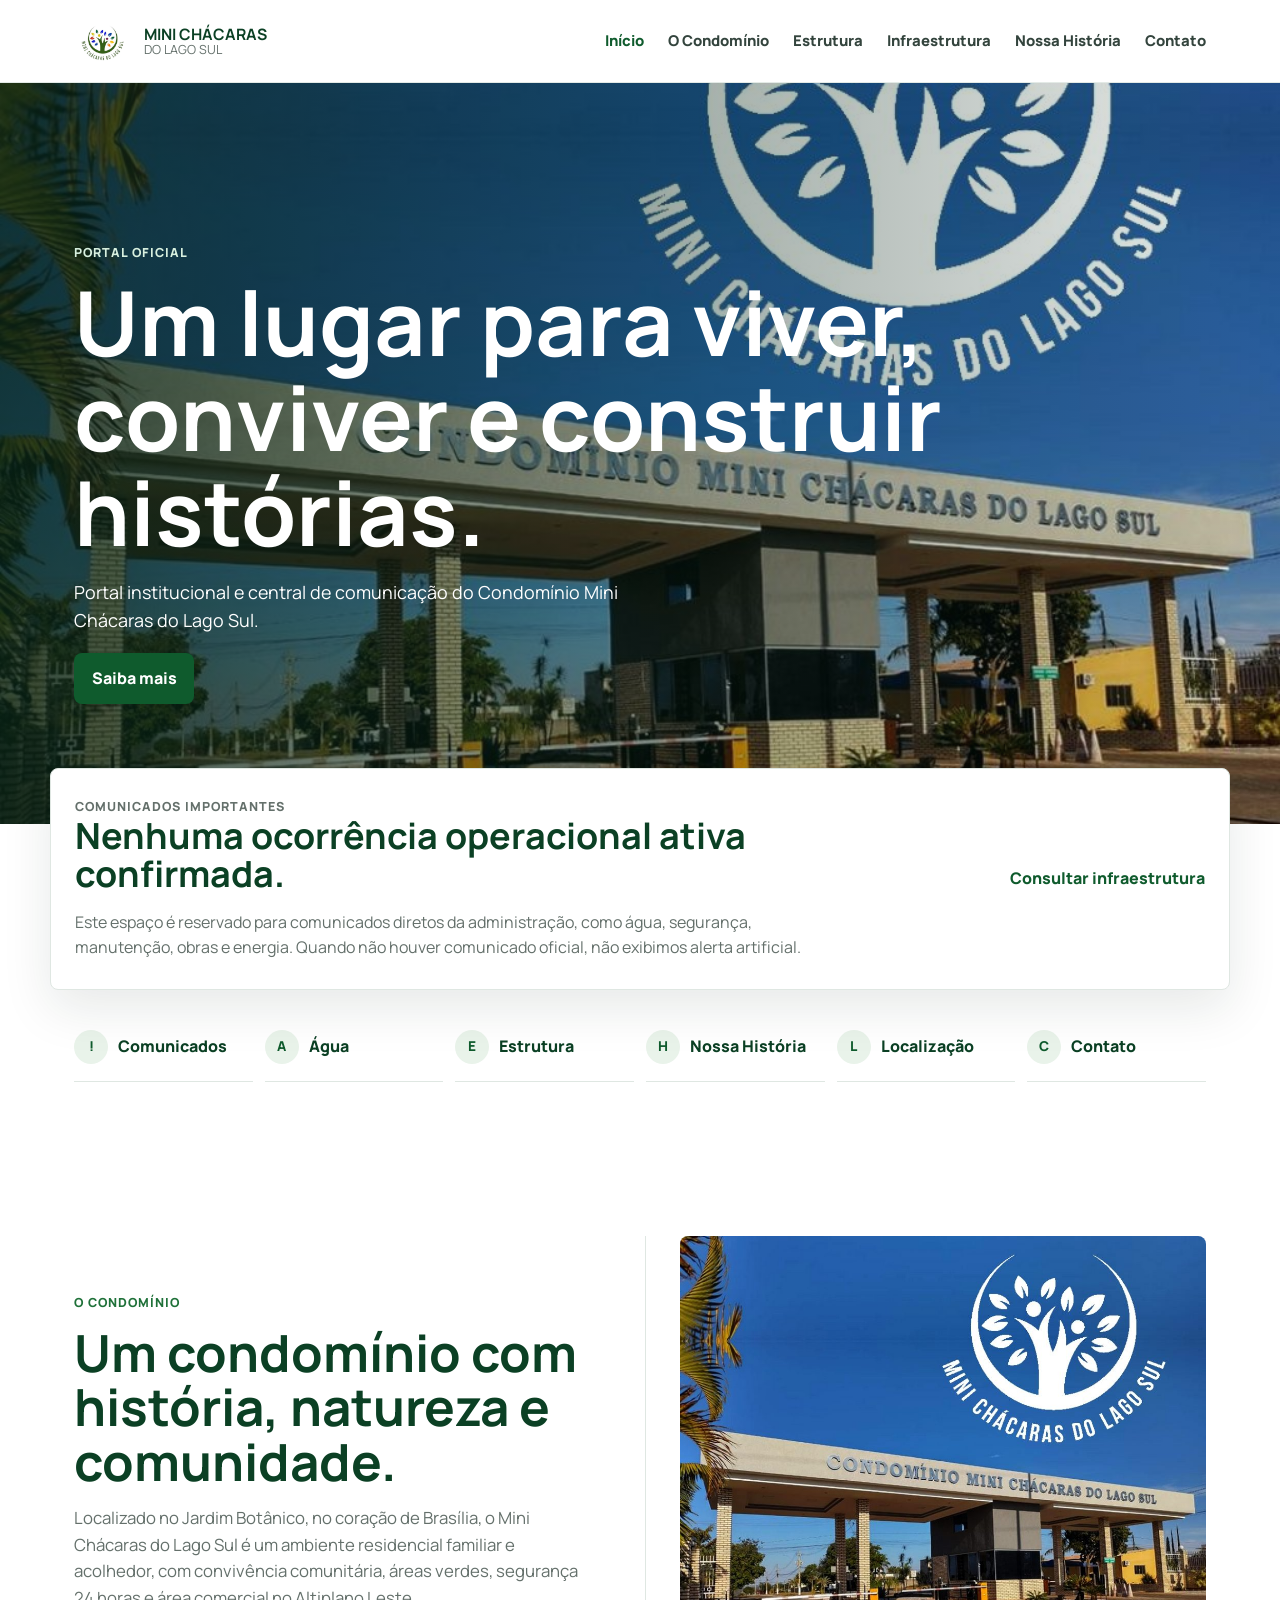
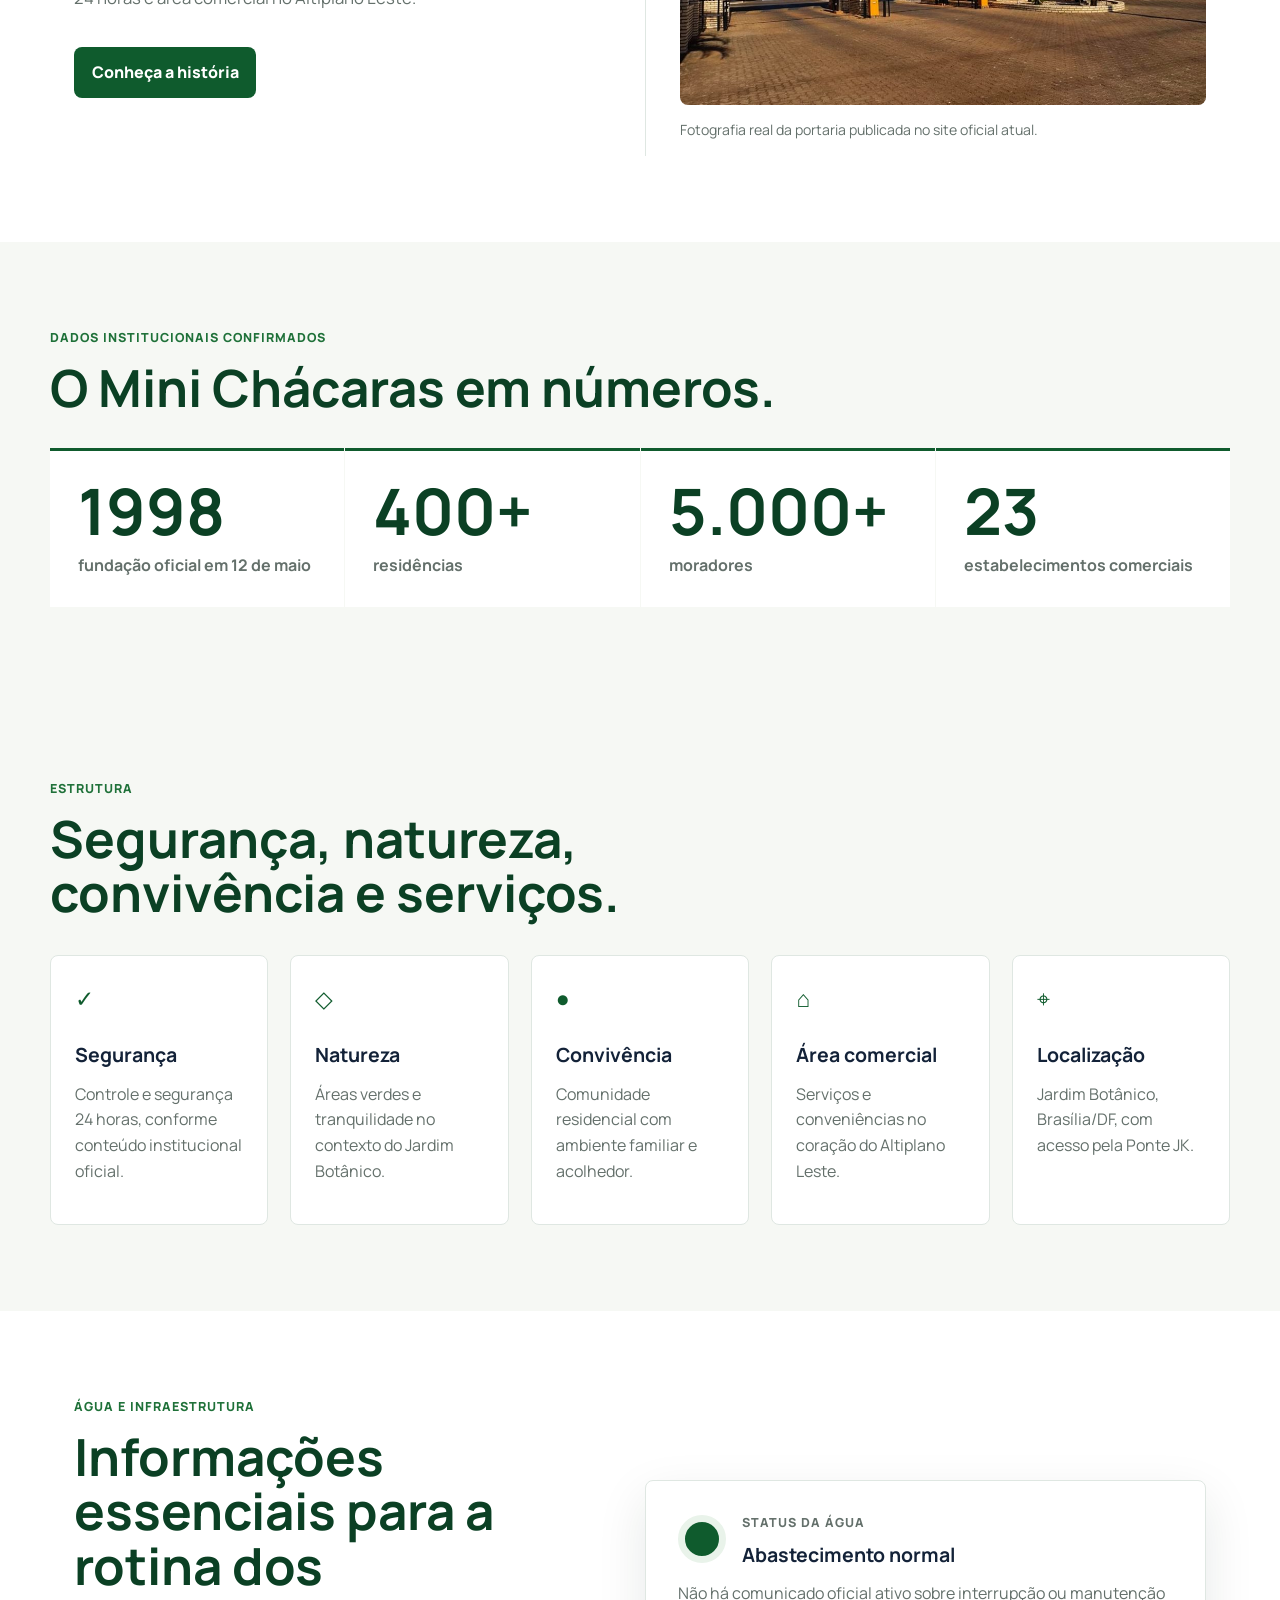
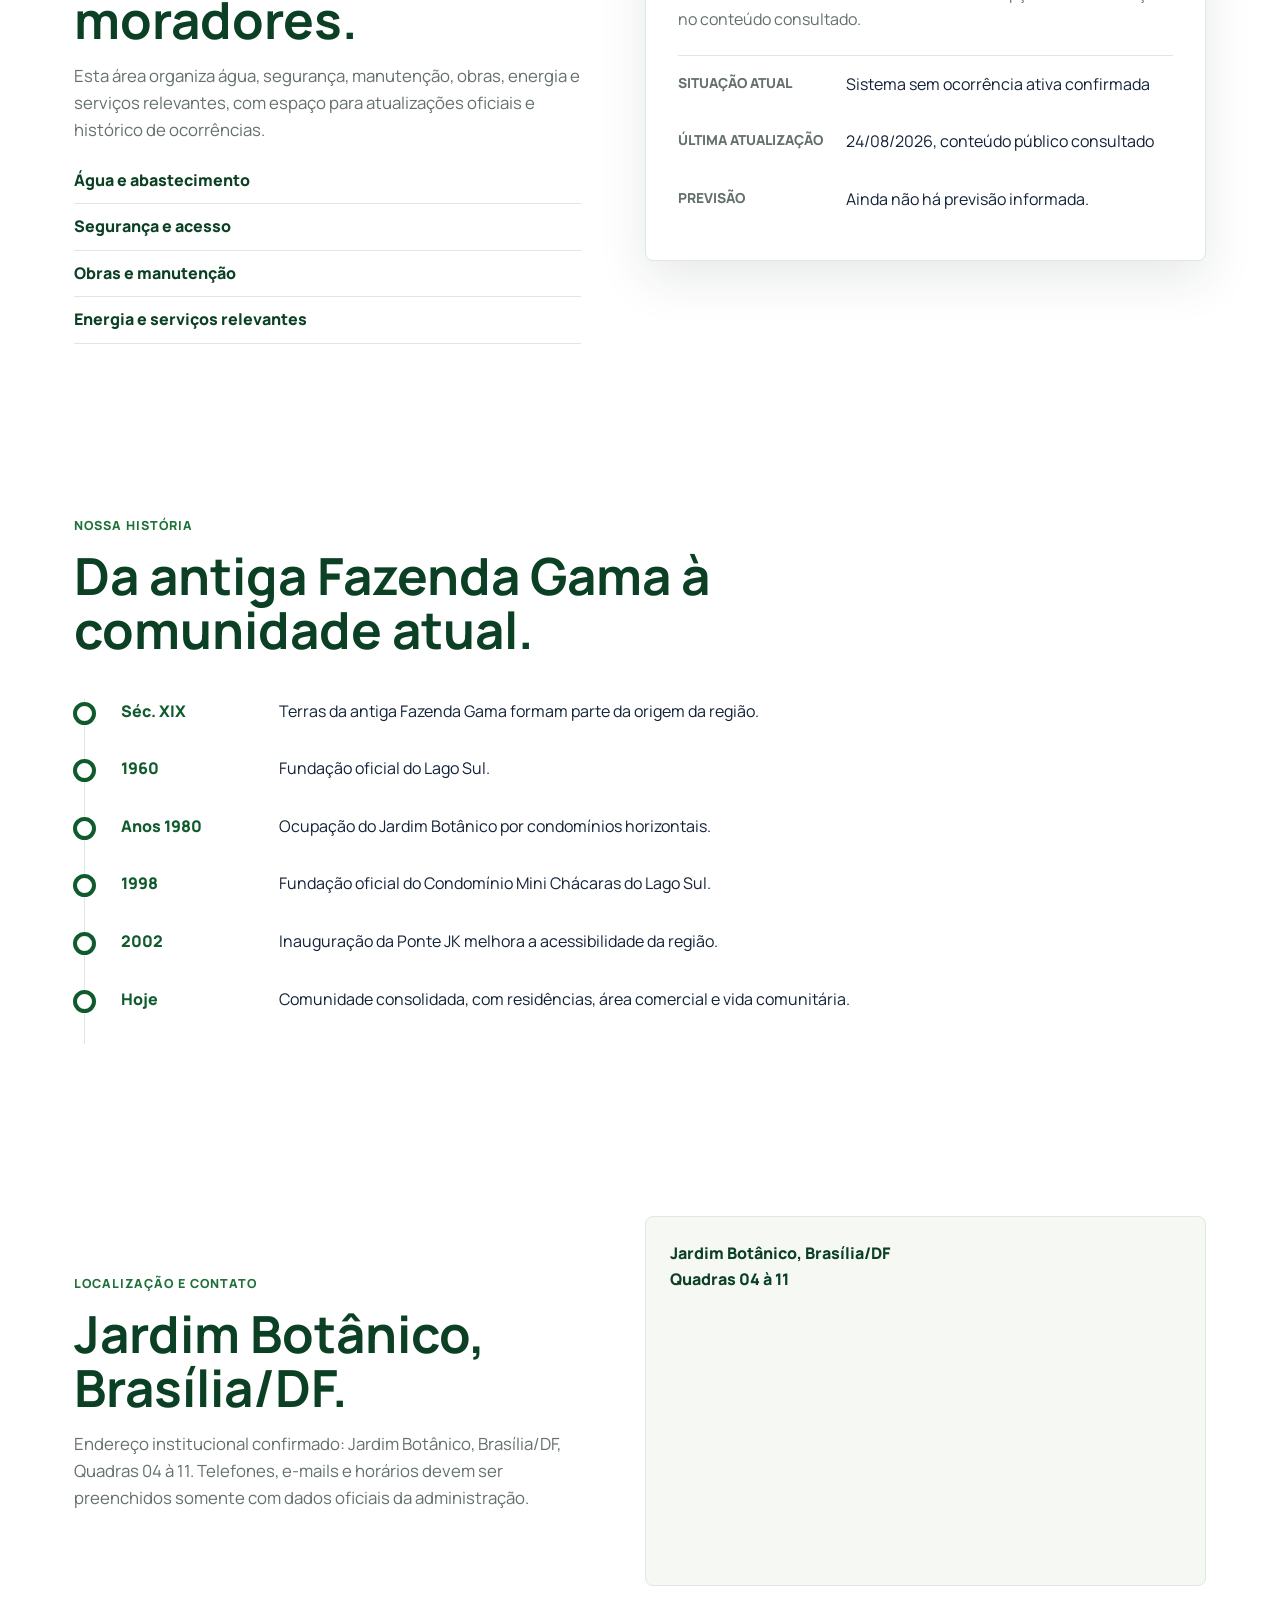
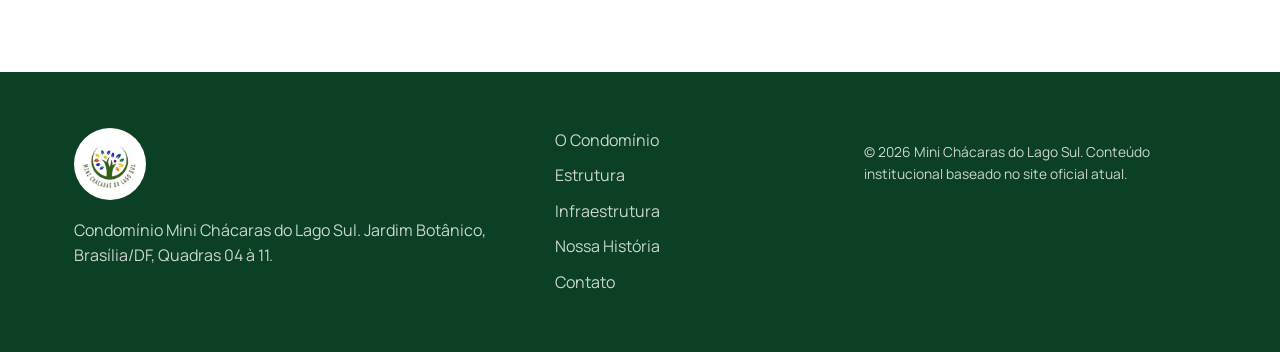
==== index.html @ e2427478 "Adiciona site do condomínio" ====
<!doctype html>
<html lang="pt-BR">
  <head>
    <meta charset="utf-8" />
    <meta name="viewport" content="width=device-width, initial-scale=1" />
    <title>Condomínio Mini Chácaras do Lago Sul | Portal Oficial</title>
    <meta name="description" content="Portal oficial do Condomínio Mini Chácaras do Lago Sul, no Jardim Botânico, Brasília/DF. Comunicados, infraestrutura, água, história, localização e contato." />
    <meta name="theme-color" content="#0f5b2d" />
    <meta property="og:title" content="Condomínio Mini Chácaras do Lago Sul" />
    <meta property="og:description" content="Portal institucional e central de comunicação do condomínio." />
    <meta property="og:type" content="website" />
    <meta property="og:locale" content="pt_BR" />
    <link rel="icon" href="assets/logo-mini-chacaras.jpg" />
    <link rel="preconnect" href="https://fonts.googleapis.com" />
    <link rel="preconnect" href="https://fonts.gstatic.com" crossorigin />
    <link href="https://fonts.googleapis.com/css2?family=Manrope:wght@400;500;600;700;800&display=swap" rel="stylesheet" />
    <link rel="stylesheet" href="styles.css?v=20260824d" />
    <script type="application/ld+json">
      {"@context":"https://schema.org","@type":"Organization","name":"Condomínio Mini Chácaras do Lago Sul","url":"https://www.minichacaras.com.br/","address":{"@type":"PostalAddress","streetAddress":"Jardim Botânico, Quadras 04 à 11","addressLocality":"Brasília","addressRegion":"DF","addressCountry":"BR"}}
    </script>
  </head>
  <body>
    <a class="skip-link" href="#conteudo">Ir para o conteúdo</a>
    <header class="site-header" data-header>
      <div class="header-inner">
        <a class="brand" href="#inicio" aria-label="Página inicial">
          <img src="assets/logo-mini-chacaras.jpg" alt="Logo do Condomínio Mini Chácaras do Lago Sul" />
          <span><strong>Mini Chácaras</strong><small>do Lago Sul</small></span>
        </a>
        <nav class="main-nav" data-nav aria-label="Navegação principal">
          <a href="#inicio">Início</a>
          <a href="#condominio">O Condomínio</a>
          <a href="#estrutura">Estrutura</a>
          <a href="#infraestrutura">Infraestrutura</a>
          <a href="#historia">Nossa História</a>
          <a href="#contato">Contato</a>
        </nav>
        <button class="menu-toggle" type="button" data-menu-toggle aria-label="Abrir menu" aria-expanded="false"><span></span><span></span><span></span></button>
      </div>
    </header>

    <main id="conteudo">
      <section class="hero" id="inicio" data-banner-shell aria-labelledby="hero-title">
        <div class="hero-media">
          <img data-banner-image src="assets/foto-portaria.jpg" alt="Portaria do Condomínio Mini Chácaras do Lago Sul" />
        </div>
        <div class="hero-content">
          <p class="eyebrow" data-banner-kicker>Portal oficial</p>
          <h1 id="hero-title" data-banner-title>Um lugar para viver, conviver e construir histórias.</h1>
          <p data-banner-text>Portal institucional e central de comunicação do Condomínio Mini Chácaras do Lago Sul.</p>
          <a class="button primary" data-banner-cta href="#condominio">Saiba mais</a>
          <div class="banner-controls" data-banner-controls hidden>
            <button type="button" data-banner-prev aria-label="Banner anterior">‹</button>
            <div data-banner-dots aria-label="Indicadores do banner"></div>
            <button type="button" data-banner-next aria-label="Próximo banner">›</button>
            <button type="button" data-banner-pause aria-label="Pausar rotação">Pausar</button>
          </div>
        </div>
      </section>

      <section class="notice-band" id="comunicados" aria-labelledby="notice-title">
        <div>
          <p class="eyebrow">Comunicados importantes</p>
          <h2 id="notice-title">Nenhuma ocorrência operacional ativa confirmada.</h2>
          <p>Este espaço é reservado para comunicados diretos da administração, como água, segurança, manutenção, obras e energia. Quando não houver comunicado oficial, não exibimos alerta artificial.</p>
        </div>
        <a class="text-link" href="#infraestrutura">Consultar infraestrutura</a>
      </section>

      <section class="quick-access" aria-label="Acessos rápidos">
        <a href="#comunicados"><span aria-hidden="true">!</span> Comunicados</a>
        <a href="#infraestrutura"><span aria-hidden="true">A</span> Água</a>
        <a href="#estrutura"><span aria-hidden="true">E</span> Estrutura</a>
        <a href="#historia"><span aria-hidden="true">H</span> Nossa História</a>
        <a href="#localizacao"><span aria-hidden="true">L</span> Localização</a>
        <a href="#contato"><span aria-hidden="true">C</span> Contato</a>
      </section>

      <section class="section editorial" id="condominio" aria-labelledby="condominio-title">
        <div class="section-copy">
          <p class="eyebrow">O condomínio</p>
          <h2 id="condominio-title">Um condomínio com história, natureza e comunidade.</h2>
          <p>Localizado no Jardim Botânico, no coração de Brasília, o Mini Chácaras do Lago Sul é um ambiente residencial familiar e acolhedor, com convivência comunitária, áreas verdes, segurança 24 horas e área comercial no Altiplano Leste.</p>
          <a class="button primary" href="#historia">Conheça a história</a>
        </div>
        <div class="photo-panel">
          <img src="assets/foto-portaria.jpg" loading="lazy" alt="Entrada do Condomínio Mini Chácaras do Lago Sul" />
          <p>Fotografia real da portaria publicada no site oficial atual.</p>
        </div>
      </section>

      <section class="section stats" aria-labelledby="stats-title">
        <div class="section-heading">
          <p class="eyebrow">Dados institucionais confirmados</p>
          <h2 id="stats-title">O Mini Chácaras em números.</h2>
        </div>
        <div class="stats-grid">
          <article><strong>1998</strong><span>fundação oficial em 12 de maio</span></article>
          <article><strong>400+</strong><span>residências</span></article>
          <article><strong>5.000+</strong><span>moradores</span></article>
          <article><strong>23</strong><span>estabelecimentos comerciais</span></article>
        </div>
      </section>

      <section class="section feature-list" id="estrutura" aria-labelledby="estrutura-title">
        <div class="section-heading">
          <p class="eyebrow">Estrutura</p>
          <h2 id="estrutura-title">Segurança, natureza, convivência e serviços.</h2>
        </div>
        <div class="features">
          <article><span>✓</span><h3>Segurança</h3><p>Controle e segurança 24 horas, conforme conteúdo institucional oficial.</p></article>
          <article><span>◇</span><h3>Natureza</h3><p>Áreas verdes e tranquilidade no contexto do Jardim Botânico.</p></article>
          <article><span>●</span><h3>Convivência</h3><p>Comunidade residencial com ambiente familiar e acolhedor.</p></article>
          <article><span>⌂</span><h3>Área comercial</h3><p>Serviços e conveniências no coração do Altiplano Leste.</p></article>
          <article><span>⌖</span><h3>Localização</h3><p>Jardim Botânico, Brasília/DF, com acesso pela Ponte JK.</p></article>
        </div>
      </section>

      <section class="section split" id="infraestrutura" aria-labelledby="infra-title">
        <div class="section-copy">
          <p class="eyebrow">Água e infraestrutura</p>
          <h2 id="infra-title">Informações essenciais para a rotina dos moradores.</h2>
          <p>Esta área organiza água, segurança, manutenção, obras, energia e serviços relevantes, com espaço para atualizações oficiais e histórico de ocorrências.</p>
          <ul class="infra-list">
            <li>Água e abastecimento</li>
            <li>Segurança e acesso</li>
            <li>Obras e manutenção</li>
            <li>Energia e serviços relevantes</li>
          </ul>
        </div>
        <div class="status-panel" id="agua" aria-labelledby="water-title">
          <div class="status-top">
            <span class="status-indicator" aria-hidden="true"></span>
            <div><p class="eyebrow">Status da água</p><h3 id="water-title">Abastecimento normal</h3></div>
          </div>
          <p>Não há comunicado oficial ativo sobre interrupção ou manutenção no conteúdo consultado.</p>
          <dl>
            <div><dt>Situação atual</dt><dd>Sistema sem ocorrência ativa confirmada</dd></div>
            <div><dt>Última atualização</dt><dd>24/08/2026, conteúdo público consultado</dd></div>
            <div><dt>Previsão</dt><dd>Ainda não há previsão informada.</dd></div>
          </dl>
        </div>
      </section>

      <section class="section timeline-section" id="historia" aria-labelledby="historia-title">
        <div class="section-heading">
          <p class="eyebrow">Nossa história</p>
          <h2 id="historia-title">Da antiga Fazenda Gama à comunidade atual.</h2>
        </div>
        <ol class="timeline">
          <li><time>Séc. XIX</time><span>Terras da antiga Fazenda Gama formam parte da origem da região.</span></li>
          <li><time>1960</time><span>Fundação oficial do Lago Sul.</span></li>
          <li><time>Anos 1980</time><span>Ocupação do Jardim Botânico por condomínios horizontais.</span></li>
          <li><time>1998</time><span>Fundação oficial do Condomínio Mini Chácaras do Lago Sul.</span></li>
          <li><time>2002</time><span>Inauguração da Ponte JK melhora a acessibilidade da região.</span></li>
          <li><time>Hoje</time><span>Comunidade consolidada, com residências, área comercial e vida comunitária.</span></li>
        </ol>
      </section>

      <section class="section contact" id="contato" aria-labelledby="contato-title">
        <div class="section-copy" id="localizacao">
          <p class="eyebrow">Localização e contato</p>
          <h2 id="contato-title">Jardim Botânico, Brasília/DF.</h2>
          <p>Endereço institucional confirmado: Jardim Botânico, Brasília/DF, Quadras 04 à 11. Telefones, e-mails e horários devem ser preenchidos somente com dados oficiais da administração.</p>
        </div>
        <div class="map-panel" aria-label="Mapa de localização">
          <p>Jardim Botânico, Brasília/DF<br />Quadras 04 à 11</p>
          <iframe title="Localização aproximada do Jardim Botânico em Brasília" loading="lazy" referrerpolicy="no-referrer-when-downgrade" src="https://www.openstreetmap.org/export/embed.html?bbox=-47.8802%2C-15.9006%2C-47.7791%2C-15.8281&layer=mapnik"></iframe>
        </div>
      </section>
    </main>

    <footer class="site-footer">
      <div class="footer-grid">
        <div>
          <img src="assets/logo-mini-chacaras.jpg" alt="" />
          <p>Condomínio Mini Chácaras do Lago Sul. Jardim Botânico, Brasília/DF, Quadras 04 à 11.</p>
        </div>
        <nav aria-label="Navegação do rodapé">
          <a href="#condominio">O Condomínio</a>
          <a href="#estrutura">Estrutura</a>
          <a href="#infraestrutura">Infraestrutura</a>
          <a href="#historia">Nossa História</a>
          <a href="#contato">Contato</a>
        </nav>
        <p class="fine-print">© 2026 Mini Chácaras do Lago Sul. Conteúdo institucional baseado no site oficial atual.</p>
      </div>
    </footer>
    <script src="script.js?v=20260824d"></script>
  </body>
</html>
---- styles.css ----
:root {
  --green-950: #07351e;
  --green-900: #0b4024;
  --green-800: #0f5b2d;
  --green-700: #1f7139;
  --green-100: #e9f3ea;
  --yellow: #f5be20;
  --ink: #132238;
  --muted: #64706b;
  --line: #dfe7e2;
  --paper: #ffffff;
  --soft: #f6f8f4;
  --radius: 8px;
  --shadow: 0 18px 50px rgba(20, 42, 31, 0.1);
  --max: 1180px;
}

* { box-sizing: border-box; }
html { scroll-behavior: smooth; }
body { margin: 0; background: var(--paper); color: var(--ink); font-family: "Manrope", Arial, sans-serif; line-height: 1.6; }
img { display: block; max-width: 100%; }
a { color: inherit; text-decoration: none; }
button, input, textarea, select { font: inherit; }
:focus-visible { outline: 3px solid rgba(245, 190, 32, 0.85); outline-offset: 3px; }
.skip-link { background: var(--green-900); color: white; left: 1rem; padding: 0.75rem 1rem; position: fixed; top: -5rem; z-index: 1000; }
.skip-link:focus { top: 1rem; }

.site-header { background: rgba(255, 255, 255, 0.94); border-bottom: 1px solid rgba(223, 231, 226, 0.85); position: sticky; top: 0; transition: box-shadow 180ms ease, backdrop-filter 180ms ease; z-index: 50; }
.site-header.is-scrolled { backdrop-filter: blur(14px); box-shadow: 0 12px 36px rgba(19, 34, 56, 0.08); }
.header-inner, .section, .notice-band, .quick-access, .footer-grid, .admin-shell { margin: 0 auto; max-width: var(--max); padding-left: 24px; padding-right: 24px; }
.header-inner { align-items: center; display: flex; gap: 24px; min-height: 82px; }
.brand { align-items: center; display: inline-flex; gap: 12px; min-width: 220px; }
.brand img { border-radius: 50%; height: 58px; width: 58px; }
.brand strong, .brand small { display: block; line-height: 1.05; text-transform: uppercase; }
.brand strong { color: var(--green-900); font-size: 0.98rem; }
.brand small { color: var(--muted); font-size: 0.78rem; }
.main-nav { align-items: center; display: flex; flex: 1; gap: 24px; justify-content: flex-end; }
.main-nav a { color: #33443d; font-size: 0.93rem; font-weight: 800; }
.main-nav a:hover, .main-nav a.is-active { color: var(--green-800); }
.menu-toggle { background: white; border: 1px solid var(--line); border-radius: var(--radius); display: none; height: 44px; padding: 10px; width: 48px; }
.menu-toggle span { background: var(--green-900); display: block; height: 2px; margin: 5px 0; }

.hero { min-height: 680px; overflow: hidden; position: relative; }
.hero-media { inset: 0; position: absolute; }
.hero-media::after { background: linear-gradient(90deg, rgba(7, 36, 22, 0.8), rgba(7, 36, 22, 0.35) 56%, rgba(7, 36, 22, 0.08)); content: ""; inset: 0; position: absolute; }
.hero-media img { height: 100%; object-fit: cover; width: 100%; }
.hero-content { color: white; margin: 0 auto; max-width: var(--max); padding: 160px 24px 120px; position: relative; }
.eyebrow { color: var(--green-700); font-size: 0.78rem; font-weight: 800; letter-spacing: 0.08em; margin: 0 0 0.75rem; text-transform: uppercase; }
.hero .eyebrow { color: #d8f0df; }
h1, h2, h3, p { overflow-wrap: anywhere; }
h1, h2, h3 { line-height: 1.06; margin: 0; }
h1 { font-size: clamp(2.7rem, 7vw, 5.9rem); max-width: 900px; }
h2 { color: var(--green-900); font-size: clamp(2rem, 4vw, 3.4rem); max-width: 820px; }
h3 { color: var(--ink); font-size: 1.22rem; }
.hero-content > p:not(.eyebrow) { font-size: 1.12rem; max-width: 620px; }
.button { align-items: center; border: 0; border-radius: var(--radius); cursor: pointer; display: inline-flex; font-weight: 800; justify-content: center; min-height: 44px; padding: 0.8rem 1.1rem; transition: transform 180ms ease, background 180ms ease, border-color 180ms ease; }
.button.primary { background: var(--green-800); color: white; }
.button:hover { transform: translateY(-1px); }
.banner-controls { align-items: center; display: flex; flex-wrap: wrap; gap: 10px; margin-top: 34px; }
.banner-controls button, .banner-controls [data-banner-dots] button { background: rgba(255, 255, 255, 0.9); border: 1px solid rgba(255, 255, 255, 0.65); border-radius: 999px; color: var(--green-950); cursor: pointer; font-weight: 900; min-height: 38px; min-width: 38px; padding: 0 12px; }
.banner-controls [data-banner-dots] { display: flex; gap: 8px; }
.banner-controls [aria-current="true"] { background: var(--yellow); }

.notice-band { align-items: center; background: var(--paper); border: 1px solid var(--line); border-radius: var(--radius); box-shadow: var(--shadow); display: flex; gap: 32px; justify-content: space-between; margin-top: -56px; padding-bottom: 28px; padding-top: 28px; position: relative; z-index: 4; }
.notice-band h2 { font-size: clamp(1.55rem, 3vw, 2.25rem); }
.notice-band p { color: var(--muted); margin-bottom: 0; max-width: 760px; }
.text-link { color: var(--green-800); font-weight: 800; white-space: nowrap; }
.quick-access { display: grid; gap: 12px; grid-template-columns: repeat(6, 1fr); padding-bottom: 68px; padding-top: 24px; }
.quick-access a { align-items: center; border-bottom: 1px solid var(--line); color: var(--green-900); display: flex; font-weight: 800; gap: 10px; min-height: 68px; }
.quick-access span { align-items: center; background: var(--green-100); border-radius: 50%; color: var(--green-800); display: inline-flex; flex: 0 0 34px; font-size: 0.85rem; font-weight: 900; height: 34px; justify-content: center; width: 34px; }

.section { padding-bottom: 86px; padding-top: 86px; }
.editorial, .split, .contact { align-items: center; display: grid; gap: 64px; grid-template-columns: minmax(0, 0.95fr) minmax(320px, 1.05fr); }
.section-copy p:not(.eyebrow) { color: var(--muted); font-size: 1.05rem; max-width: 680px; }
.section-copy .button { margin-top: 18px; }
.photo-panel { border-left: 1px solid var(--line); padding-left: 34px; }
.photo-panel img { aspect-ratio: 1.12 / 1; border-radius: var(--radius); object-fit: cover; }
.photo-panel p { color: var(--muted); font-size: 0.88rem; }
.stats, .feature-list { background: var(--soft); max-width: none; }
.stats > *, .feature-list > * { margin-left: auto; margin-right: auto; max-width: var(--max); }
.stats-grid { display: grid; gap: 1px; grid-template-columns: repeat(4, 1fr); margin-top: 34px; }
.stats-grid article { background: white; border-top: 3px solid var(--green-800); min-height: 158px; padding: 28px; }
.stats-grid strong { color: var(--green-900); display: block; font-size: clamp(2.3rem, 5vw, 4rem); line-height: 1; }
.stats-grid span { color: var(--muted); display: block; font-weight: 700; margin-top: 10px; }
.features { display: grid; gap: 22px; grid-template-columns: repeat(5, 1fr); margin-top: 36px; }
.features article { background: white; border: 1px solid var(--line); border-radius: var(--radius); padding: 24px; }
.features span { color: var(--green-800); display: block; font-size: 1.45rem; margin-bottom: 28px; }
.features p { color: var(--muted); }
.infra-list { color: var(--green-900); display: grid; font-weight: 800; gap: 10px; list-style: none; margin: 24px 0 0; padding: 0; }
.infra-list li { border-bottom: 1px solid var(--line); padding-bottom: 10px; }
.status-panel { background: white; border: 1px solid var(--line); border-radius: var(--radius); box-shadow: var(--shadow); padding: 32px; }
.status-top { align-items: center; display: flex; gap: 16px; }
.status-indicator { background: var(--green-800); border: 7px solid var(--green-100); border-radius: 50%; flex: 0 0 48px; height: 48px; width: 48px; }
.status-panel p { color: var(--muted); }
.status-panel dl { border-top: 1px solid var(--line); margin: 22px 0 0; }
.status-panel dl div { display: grid; gap: 18px; grid-template-columns: 150px 1fr; padding: 16px 0; }
.status-panel dt { color: var(--muted); font-size: 0.86rem; font-weight: 800; text-transform: uppercase; }
.status-panel dd { margin: 0; }
.timeline { list-style: none; margin: 42px 0 0; padding: 0; }
.timeline li { border-left: 1px solid var(--line); display: grid; gap: 28px; grid-template-columns: 130px 1fr; margin-left: 10px; padding: 0 0 32px 36px; position: relative; }
.timeline li::before { background: var(--paper); border: 4px solid var(--green-800); border-radius: 50%; content: ""; height: 15px; left: -12px; position: absolute; top: 3px; width: 15px; }
.timeline time { color: var(--green-800); font-weight: 900; }
.map-panel { background: var(--soft); border: 1px solid var(--line); border-radius: var(--radius); min-height: 360px; overflow: hidden; position: relative; }
.map-panel iframe { border: 0; height: 360px; position: relative; width: 100%; z-index: 2; }
.map-panel p { color: var(--green-900); font-weight: 800; left: 24px; margin: 0; position: absolute; top: 24px; z-index: 1; }
.site-footer { background: var(--green-900); color: white; padding: 56px 0; }
.footer-grid { display: grid; gap: 36px; grid-template-columns: 1.3fr 0.8fr 1fr; }
.site-footer img { border-radius: 50%; height: 72px; margin-bottom: 18px; width: 72px; }
.site-footer p, .site-footer a { color: rgba(255, 255, 255, 0.78); }
.site-footer nav { display: grid; gap: 10px; }
.fine-print { font-size: 0.86rem; }

.admin-page { background: var(--soft); }
.admin-shell { padding-bottom: 56px; padding-top: 42px; }
.admin-top { align-items: start; display: flex; gap: 24px; justify-content: space-between; margin-bottom: 28px; }
.admin-top p:not(.eyebrow) { color: var(--muted); max-width: 660px; }
.admin-form, .admin-list article { background: white; border: 1px solid var(--line); border-radius: var(--radius); box-shadow: var(--shadow); padding: 24px; }
.admin-grid { display: grid; gap: 16px; grid-template-columns: repeat(2, minmax(0, 1fr)); }
.admin-grid .full { grid-column: 1 / -1; }
.admin-form label { color: var(--muted); display: grid; font-size: 0.82rem; font-weight: 800; gap: 8px; text-transform: uppercase; }
.admin-form input, .admin-form textarea, .admin-form select { border: 1px solid var(--line); border-radius: var(--radius); min-height: 44px; padding: 10px 12px; text-transform: none; width: 100%; }
.admin-form textarea { min-height: 96px; resize: vertical; }
.admin-actions { display: flex; flex-wrap: wrap; gap: 12px; margin-top: 20px; }
.admin-list { display: grid; gap: 16px; margin-top: 24px; }
.admin-list header { align-items: center; display: flex; gap: 12px; justify-content: space-between; }
.pill { background: var(--green-100); border-radius: 999px; color: var(--green-900); font-size: 0.78rem; font-weight: 900; padding: 4px 10px; text-transform: uppercase; }
.danger { background: #8f1d1d !important; color: white !important; }
[hidden] { display: none !important; }

@media (max-width: 980px) {
  .header-inner { min-height: 72px; }
  .main-nav { background: white; border-bottom: 1px solid var(--line); box-shadow: var(--shadow); display: none; gap: 0; left: 0; padding: 12px 24px 22px; position: absolute; right: 0; top: 72px; }
  .main-nav.is-open { display: grid; }
  .main-nav a { border-bottom: 1px solid var(--line); padding: 14px 0; }
  .menu-toggle { display: block; margin-left: auto; }
  .quick-access, .stats-grid { grid-template-columns: repeat(2, 1fr); }
  .editorial, .split, .contact { grid-template-columns: 1fr; }
  .photo-panel { border-left: 0; padding-left: 0; }
  .features { grid-template-columns: repeat(2, 1fr); }
}

@media (max-width: 640px) {
  .header-inner, .section, .notice-band, .quick-access, .footer-grid, .admin-shell { padding-left: 18px; padding-right: 18px; }
  .brand { min-width: 0; }
  .brand img { height: 48px; width: 48px; }
  .brand span { display: none; }
  .hero { min-height: 560px; }
  .hero-media::after { background: linear-gradient(180deg, rgba(7, 36, 22, 0.74), rgba(7, 36, 22, 0.36)); }
  .hero-content { padding-top: 120px; }
  .notice-band { align-items: flex-start; display: grid; margin-top: -36px; }
  .quick-access, .stats-grid, .features, .footer-grid, .admin-grid { grid-template-columns: 1fr; }
  .section { padding-bottom: 64px; padding-top: 64px; }
  .status-panel { padding: 24px; }
  .status-panel dl div, .timeline li { gap: 6px; grid-template-columns: 1fr; }
  .admin-top { display: grid; }
}
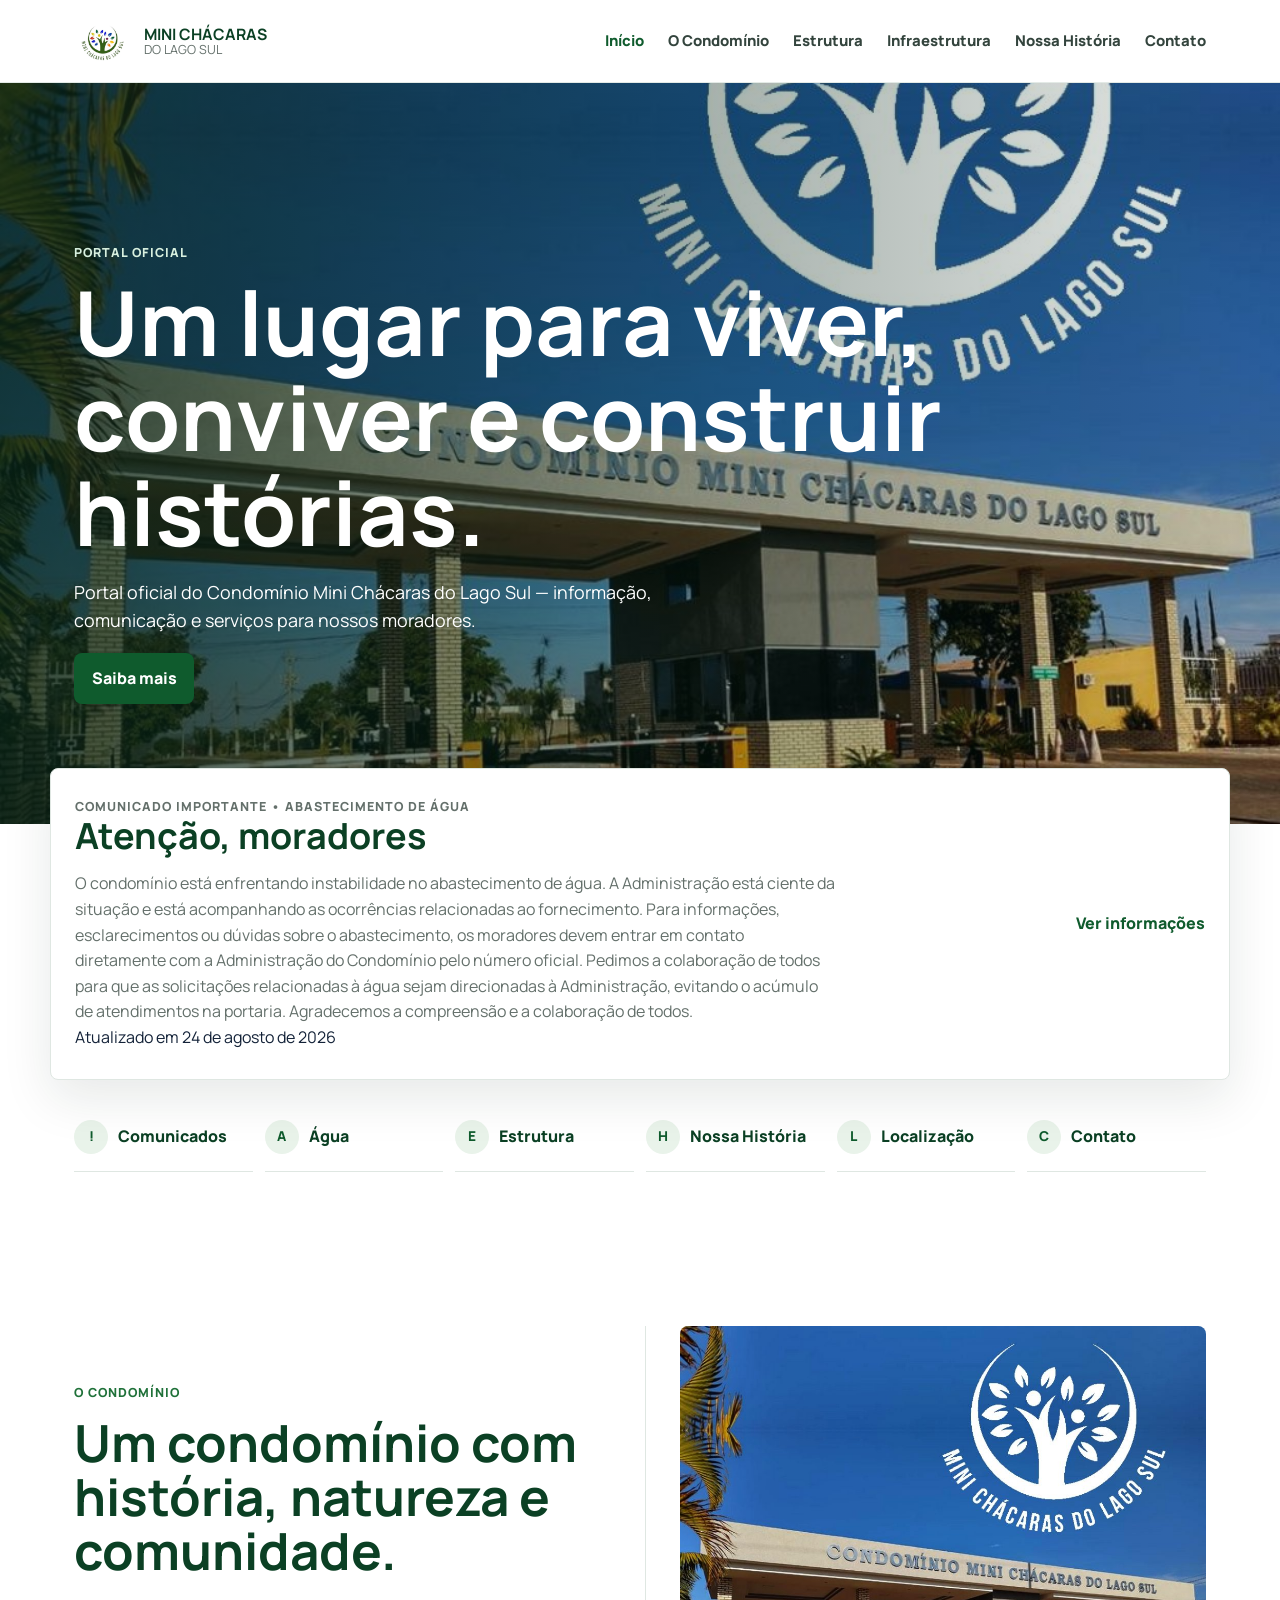
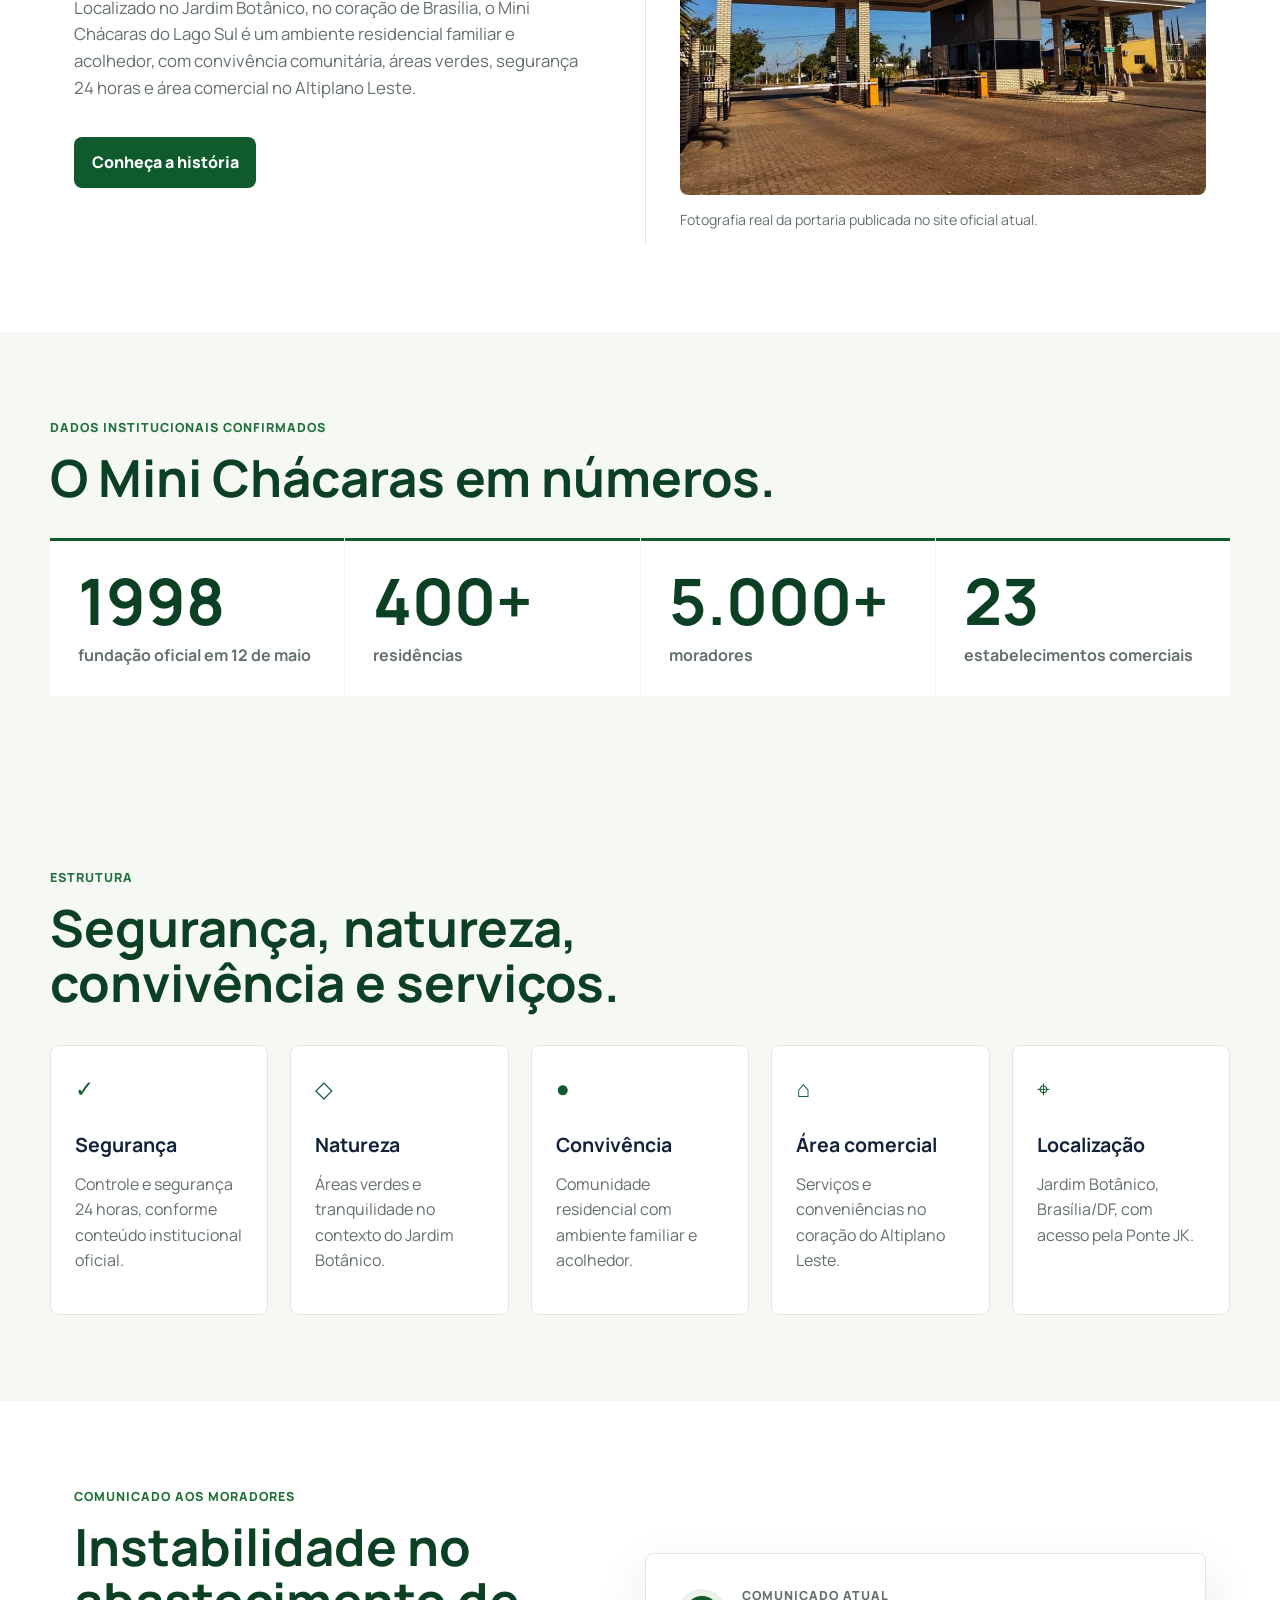
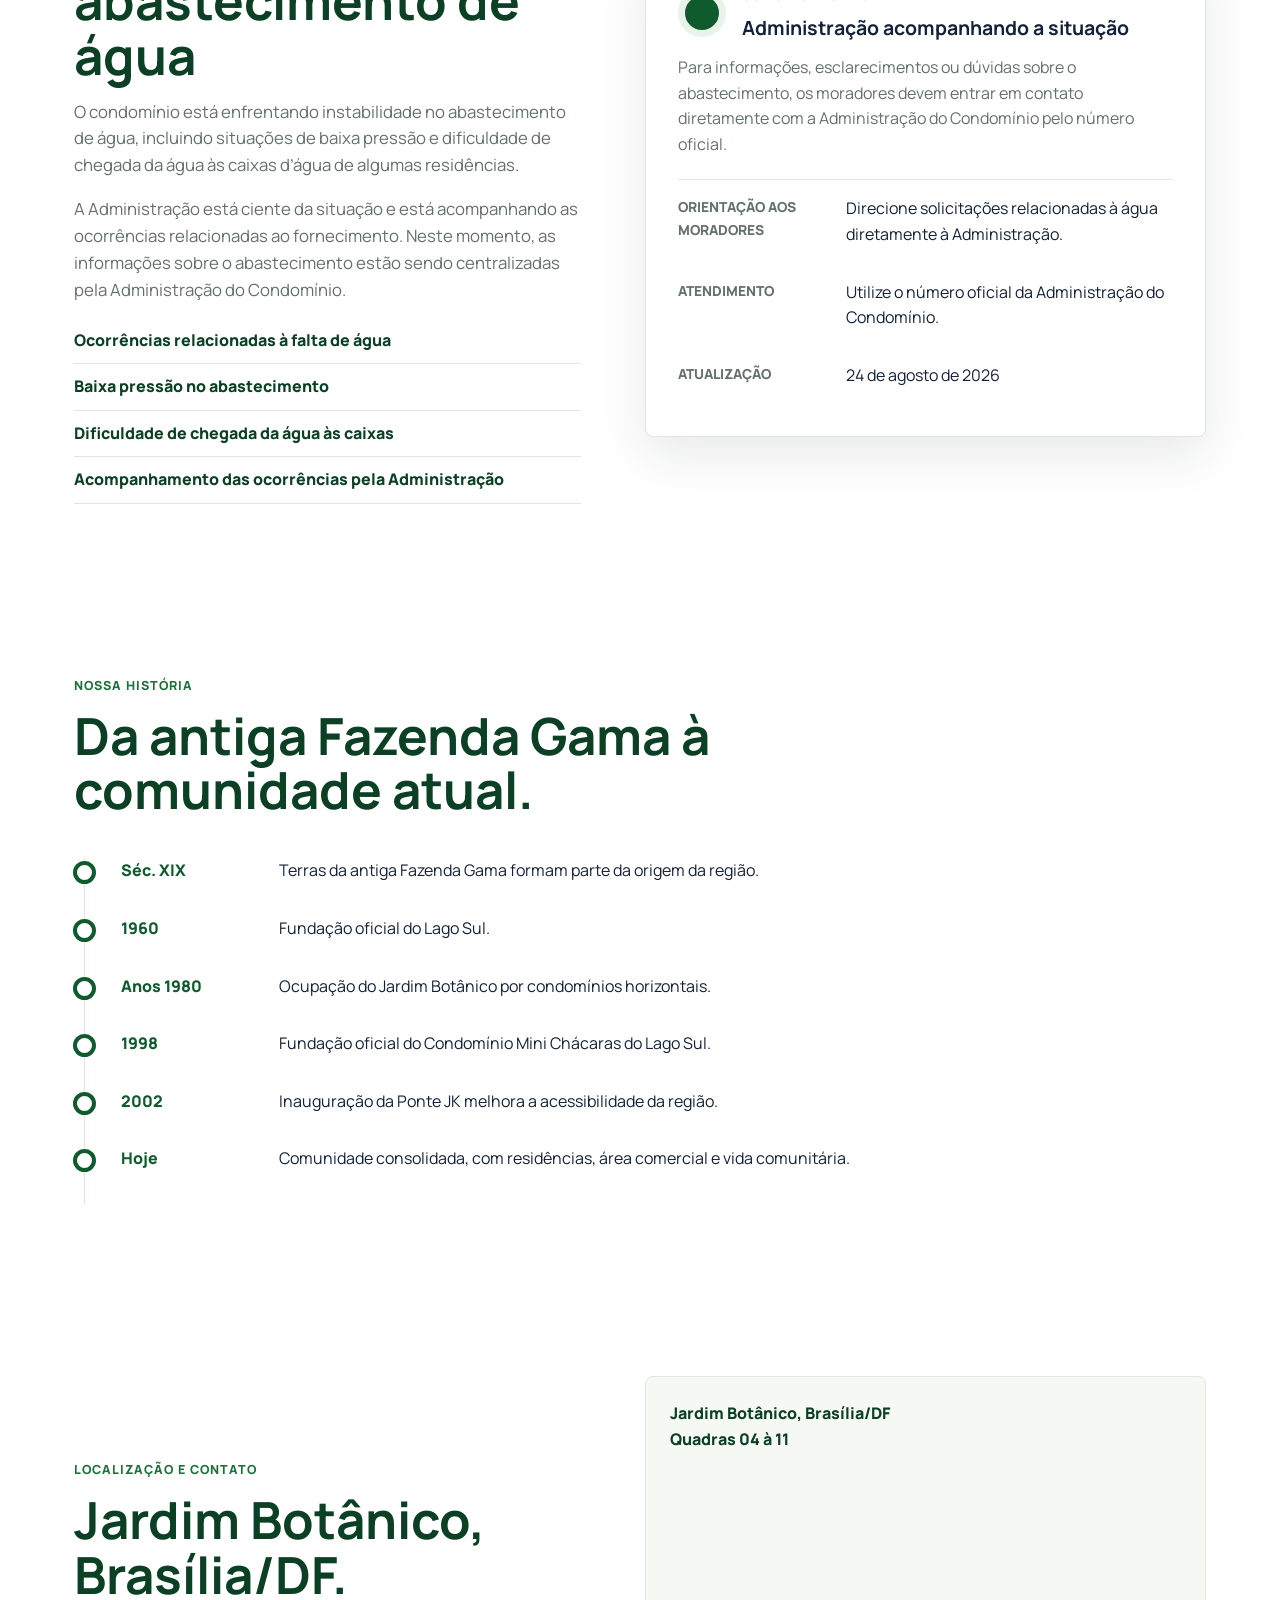
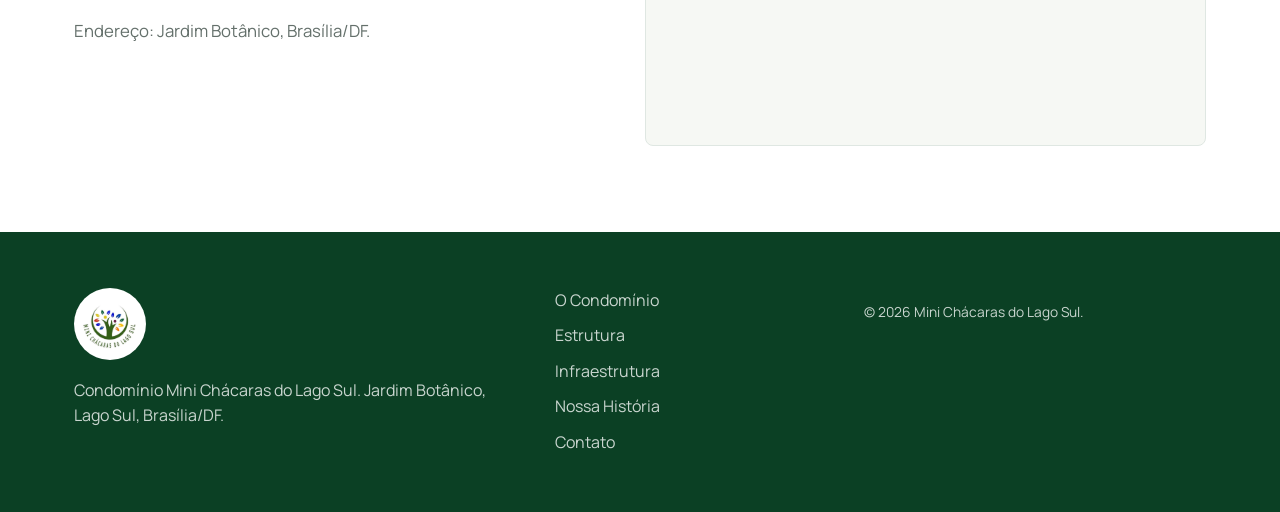
==== commit 51abe241: "Atualiza comunicado sobre abastecimento de água" ====
--- a/index.html
+++ b/index.html
@@ -47,7 +47,7 @@
         <div class="hero-content">
           <p class="eyebrow" data-banner-kicker>Portal oficial</p>
           <h1 id="hero-title" data-banner-title>Um lugar para viver, conviver e construir histórias.</h1>
-          <p data-banner-text>Portal institucional e central de comunicação do Condomínio Mini Chácaras do Lago Sul.</p>
+          <p>Portal oficial do Condomínio Mini Chácaras do Lago Sul — informação, comunicação e serviços para nossos moradores.</p>
           <a class="button primary" data-banner-cta href="#condominio">Saiba mais</a>
           <div class="banner-controls" data-banner-controls hidden>
             <button type="button" data-banner-prev aria-label="Banner anterior">‹</button>
@@ -58,14 +58,35 @@
         </div>
       </section>
 
-      <section class="notice-band" id="comunicados" aria-labelledby="notice-title">
-        <div>
-          <p class="eyebrow">Comunicados importantes</p>
-          <h2 id="notice-title">Nenhuma ocorrência operacional ativa confirmada.</h2>
-          <p>Este espaço é reservado para comunicados diretos da administração, como água, segurança, manutenção, obras e energia. Quando não houver comunicado oficial, não exibimos alerta artificial.</p>
-        </div>
-        <a class="text-link" href="#infraestrutura">Consultar infraestrutura</a>
-      </section>
+      <section class="notice-band notice-alert" id="comunicados" aria-labelledby="notice-title">
+      <div>
+        <p class="eyebrow">Comunicado importante • Abastecimento de água</p>
+
+        <h2 id="notice-title">
+          Atenção, moradores
+        </h2>
+
+        <p>
+          O condomínio está enfrentando instabilidade no abastecimento de água.
+
+          A Administração está ciente da situação e está acompanhando as ocorrências relacionadas ao fornecimento.
+
+          Para informações, esclarecimentos ou dúvidas sobre o abastecimento, os moradores devem entrar em contato diretamente com a Administração do Condomínio pelo número oficial.
+
+          Pedimos a colaboração de todos para que as solicitações relacionadas à água sejam direcionadas à Administração, evitando o acúmulo de atendimentos na portaria.
+
+          Agradecemos a compreensão e a colaboração de todos.
+        </p>
+
+        <span class="notice-date">
+          Atualizado em 24 de agosto de 2026
+        </span>
+      </div>
+
+      <a class="text-link" href="#agua">
+        Ver informações
+      </a>
+</section>
 
       <section class="quick-access" aria-label="Acessos rápidos">
         <a href="#comunicados"><span aria-hidden="true">!</span> Comunicados</a>
@@ -117,30 +138,77 @@
       </section>
 
       <section class="section split" id="infraestrutura" aria-labelledby="infra-title">
-        <div class="section-copy">
-          <p class="eyebrow">Água e infraestrutura</p>
-          <h2 id="infra-title">Informações essenciais para a rotina dos moradores.</h2>
-          <p>Esta área organiza água, segurança, manutenção, obras, energia e serviços relevantes, com espaço para atualizações oficiais e histórico de ocorrências.</p>
-          <ul class="infra-list">
-            <li>Água e abastecimento</li>
-            <li>Segurança e acesso</li>
-            <li>Obras e manutenção</li>
-            <li>Energia e serviços relevantes</li>
-          </ul>
-        </div>
-        <div class="status-panel" id="agua" aria-labelledby="water-title">
-          <div class="status-top">
-            <span class="status-indicator" aria-hidden="true"></span>
-            <div><p class="eyebrow">Status da água</p><h3 id="water-title">Abastecimento normal</h3></div>
-          </div>
-          <p>Não há comunicado oficial ativo sobre interrupção ou manutenção no conteúdo consultado.</p>
-          <dl>
-            <div><dt>Situação atual</dt><dd>Sistema sem ocorrência ativa confirmada</dd></div>
-            <div><dt>Última atualização</dt><dd>24/08/2026, conteúdo público consultado</dd></div>
-            <div><dt>Previsão</dt><dd>Ainda não há previsão informada.</dd></div>
-          </dl>
-        </div>
-      </section>
+      <div class="section-copy">
+        <p class="eyebrow">Comunicado aos moradores</p>
+
+        <h2 id="infra-title">
+          Instabilidade no abastecimento de água
+        </h2>
+
+        <p>
+          O condomínio está enfrentando instabilidade no abastecimento de água,
+          incluindo situações de baixa pressão e dificuldade de chegada da água
+          às caixas d’água de algumas residências.
+        </p>
+
+        <p>
+          A Administração está ciente da situação e está acompanhando as
+          ocorrências relacionadas ao fornecimento. Neste momento, as informações
+          sobre o abastecimento estão sendo centralizadas pela Administração do
+          Condomínio.
+        </p>
+
+        <ul class="infra-list">
+          <li>Ocorrências relacionadas à falta de água</li>
+          <li>Baixa pressão no abastecimento</li>
+          <li>Dificuldade de chegada da água às caixas</li>
+          <li>Acompanhamento das ocorrências pela Administração</li>
+        </ul>
+      </div>
+
+      <div class="status-panel" id="agua" aria-labelledby="water-title">
+        <div class="status-top">
+          <span class="status-indicator" aria-hidden="true"></span>
+
+          <div>
+            <p class="eyebrow">Comunicado atual</p>
+
+            <h3 id="water-title">
+              Administração acompanhando a situação
+            </h3>
+          </div>
+        </div>
+
+        <p>
+          Para informações, esclarecimentos ou dúvidas sobre o abastecimento,
+          os moradores devem entrar em contato diretamente com a Administração
+          do Condomínio pelo número oficial.
+        </p>
+
+        <dl>
+          <div>
+            <dt>Orientação aos moradores</dt>
+            <dd>
+              Direcione solicitações relacionadas à água diretamente à Administração.
+            </dd>
+          </div>
+
+          <div>
+            <dt>Atendimento</dt>
+            <dd>
+              Utilize o número oficial da Administração do Condomínio.
+            </dd>
+          </div>
+
+          <div>
+            <dt>Atualização</dt>
+            <dd>
+              24 de agosto de 2026
+            </dd>
+          </div>
+        </dl>
+      </div>
+    </section>
 
       <section class="section timeline-section" id="historia" aria-labelledby="historia-title">
         <div class="section-heading">
@@ -161,7 +229,7 @@
         <div class="section-copy" id="localizacao">
           <p class="eyebrow">Localização e contato</p>
           <h2 id="contato-title">Jardim Botânico, Brasília/DF.</h2>
-          <p>Endereço institucional confirmado: Jardim Botânico, Brasília/DF, Quadras 04 à 11. Telefones, e-mails e horários devem ser preenchidos somente com dados oficiais da administração.</p>
+          <p>Endereço: Jardim Botânico, Brasília/DF.</p>
         </div>
         <div class="map-panel" aria-label="Mapa de localização">
           <p>Jardim Botânico, Brasília/DF<br />Quadras 04 à 11</p>
@@ -174,7 +242,7 @@
       <div class="footer-grid">
         <div>
           <img src="assets/logo-mini-chacaras.jpg" alt="" />
-          <p>Condomínio Mini Chácaras do Lago Sul. Jardim Botânico, Brasília/DF, Quadras 04 à 11.</p>
+          <p>Condomínio Mini Chácaras do Lago Sul. Jardim Botânico, Lago Sul, Brasília/DF.</p>
         </div>
         <nav aria-label="Navegação do rodapé">
           <a href="#condominio">O Condomínio</a>
@@ -183,7 +251,7 @@
           <a href="#historia">Nossa História</a>
           <a href="#contato">Contato</a>
         </nav>
-        <p class="fine-print">© 2026 Mini Chácaras do Lago Sul. Conteúdo institucional baseado no site oficial atual.</p>
+        <p class="fine-print">© 2026 Mini Chácaras do Lago Sul.</p>
       </div>
     </footer>
     <script src="script.js?v=20260824d"></script>
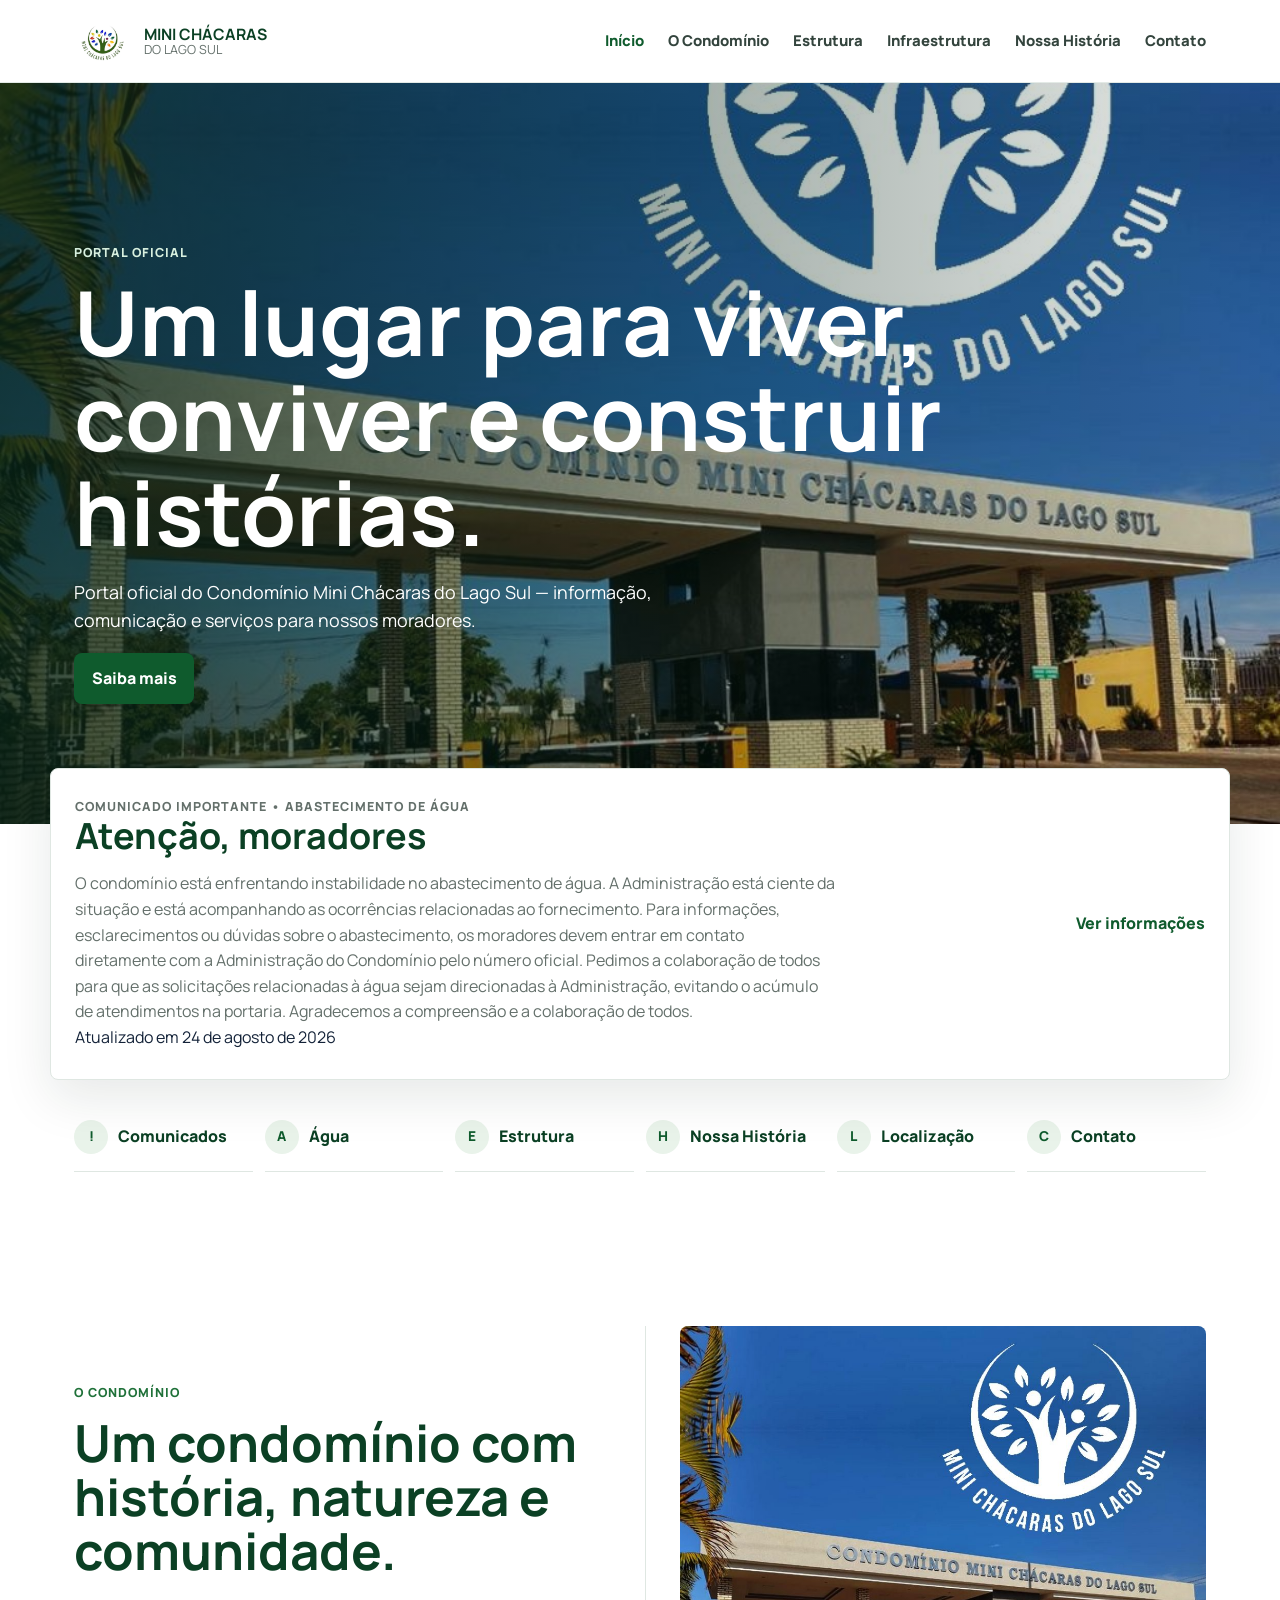
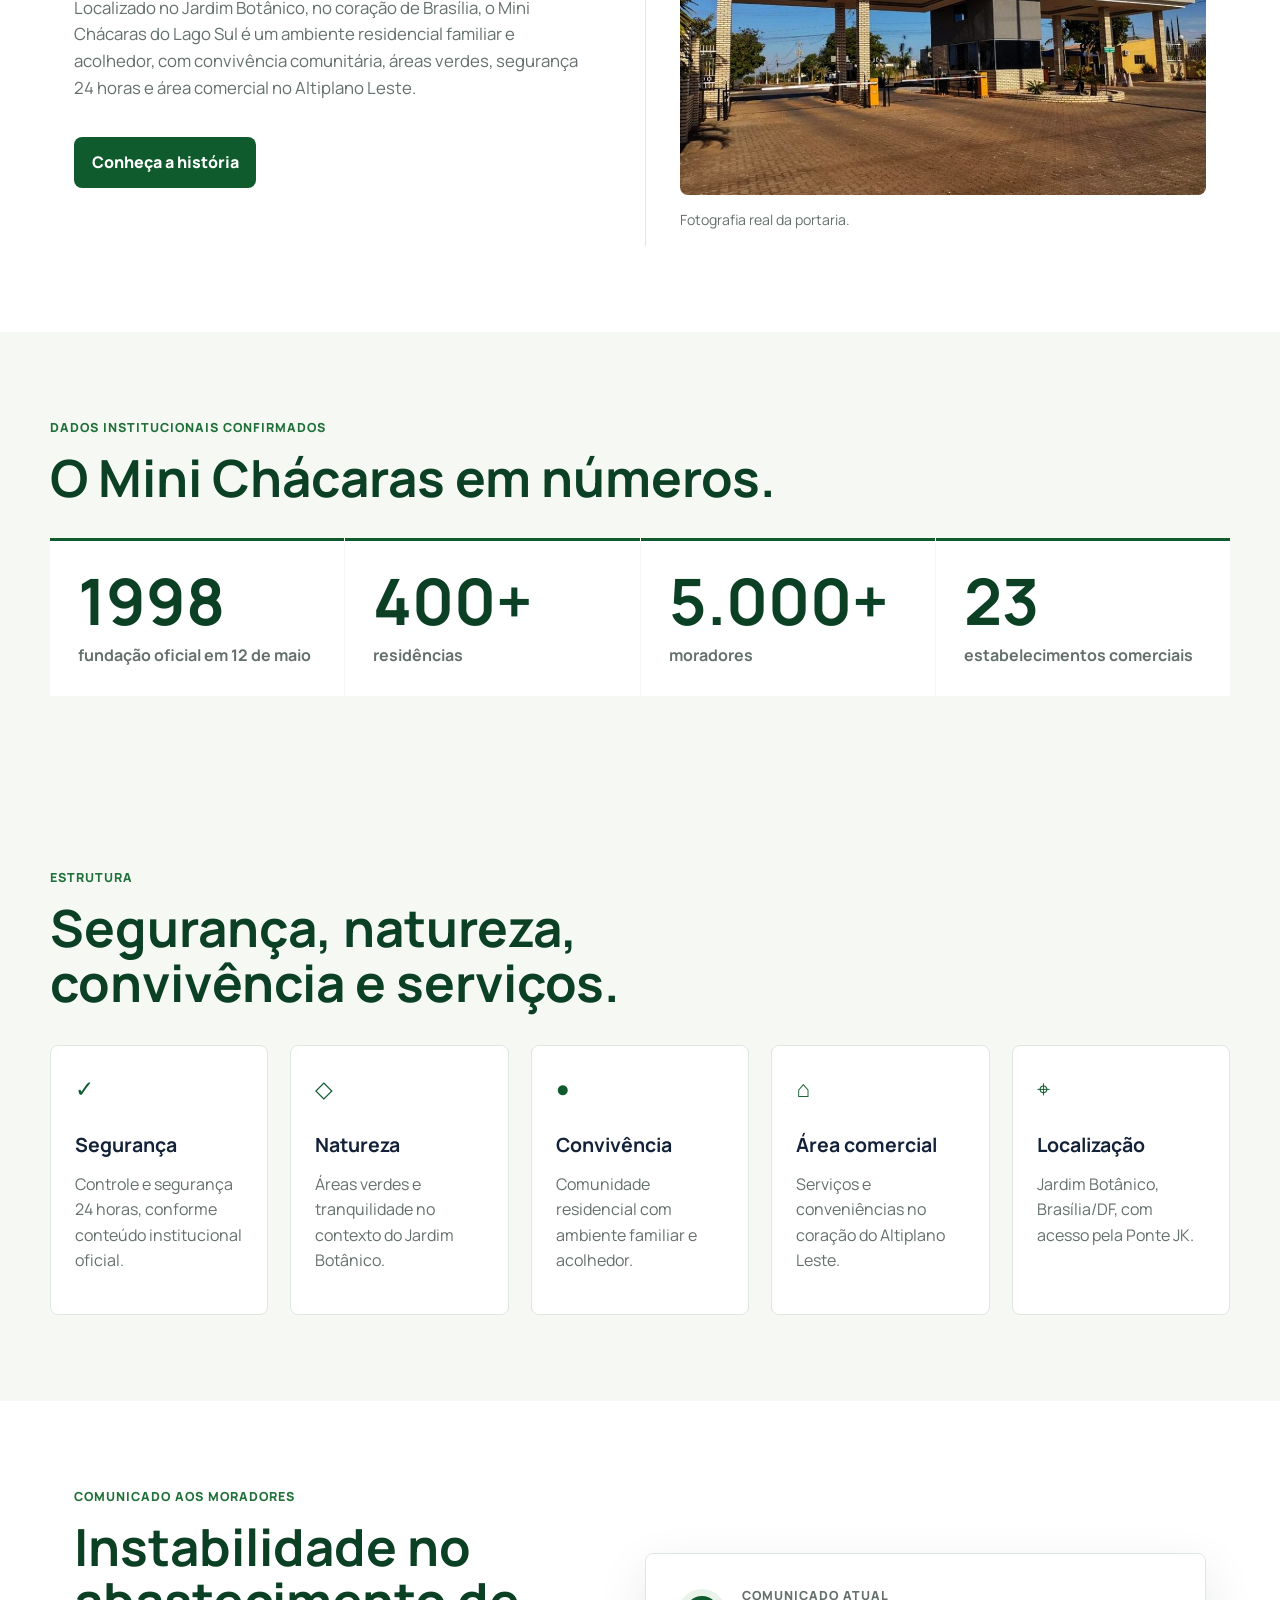
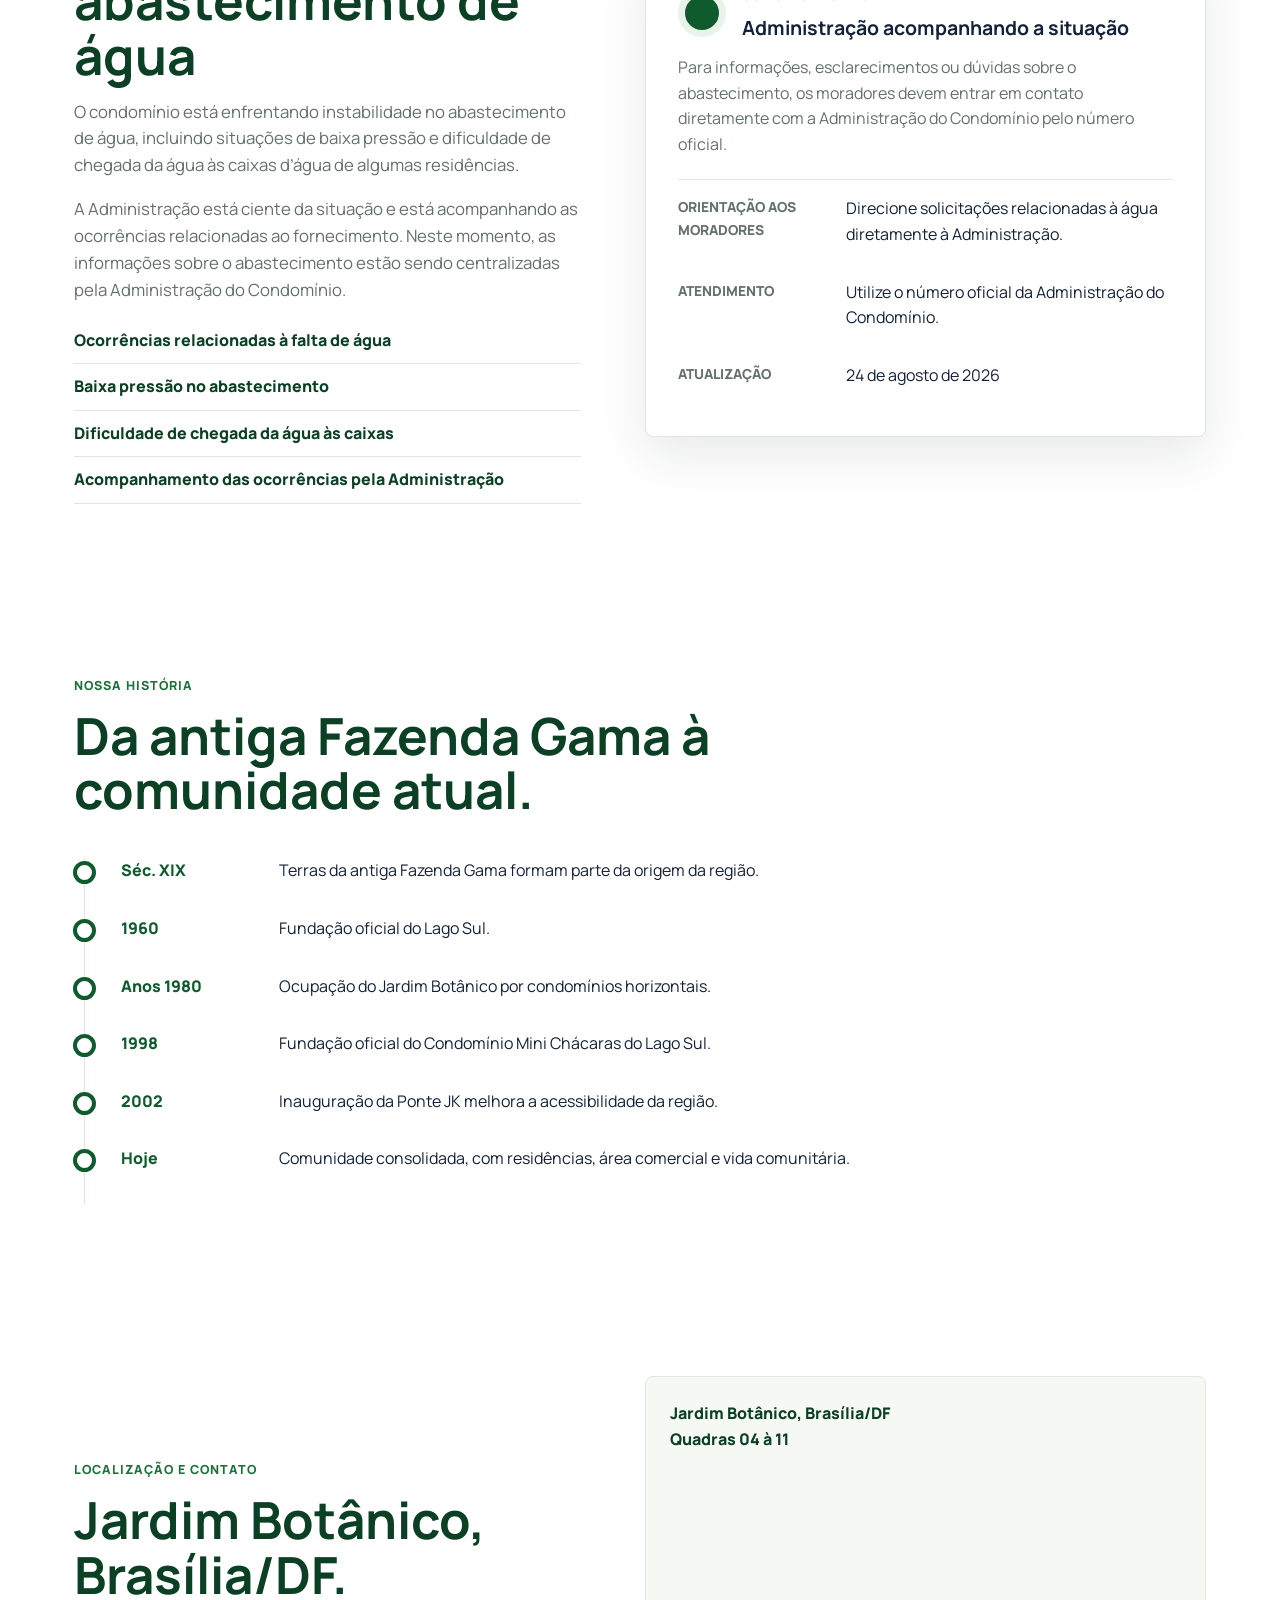
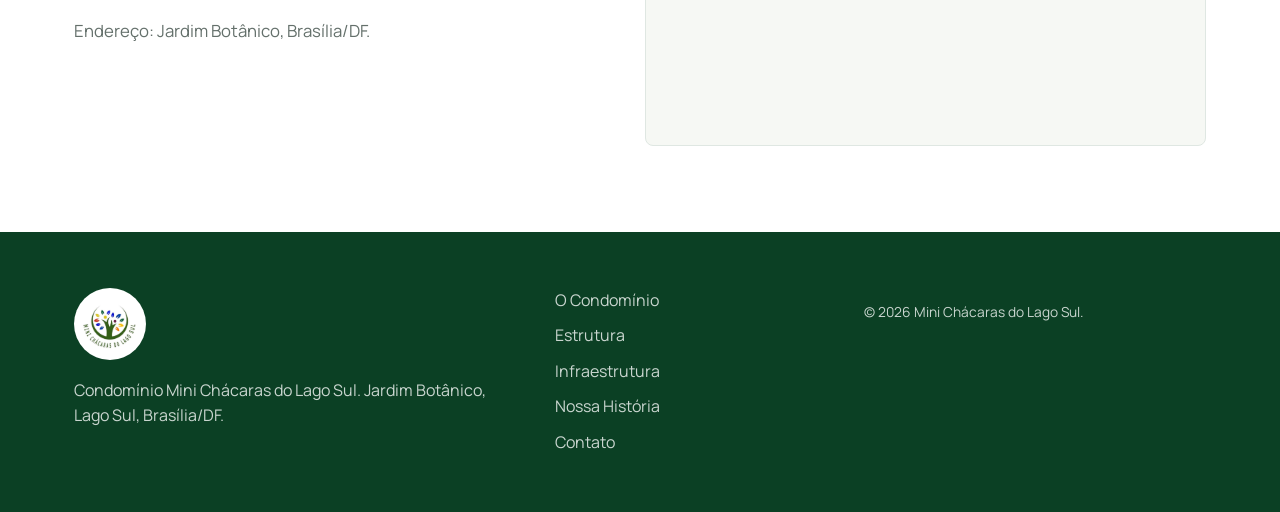
==== commit 6ce55804: "Update index.html" ====
--- a/index.html
+++ b/index.html
@@ -106,7 +106,7 @@
         </div>
         <div class="photo-panel">
           <img src="assets/foto-portaria.jpg" loading="lazy" alt="Entrada do Condomínio Mini Chácaras do Lago Sul" />
-          <p>Fotografia real da portaria publicada no site oficial atual.</p>
+          <p>Fotografia real da portaria.</p>
         </div>
       </section>
 
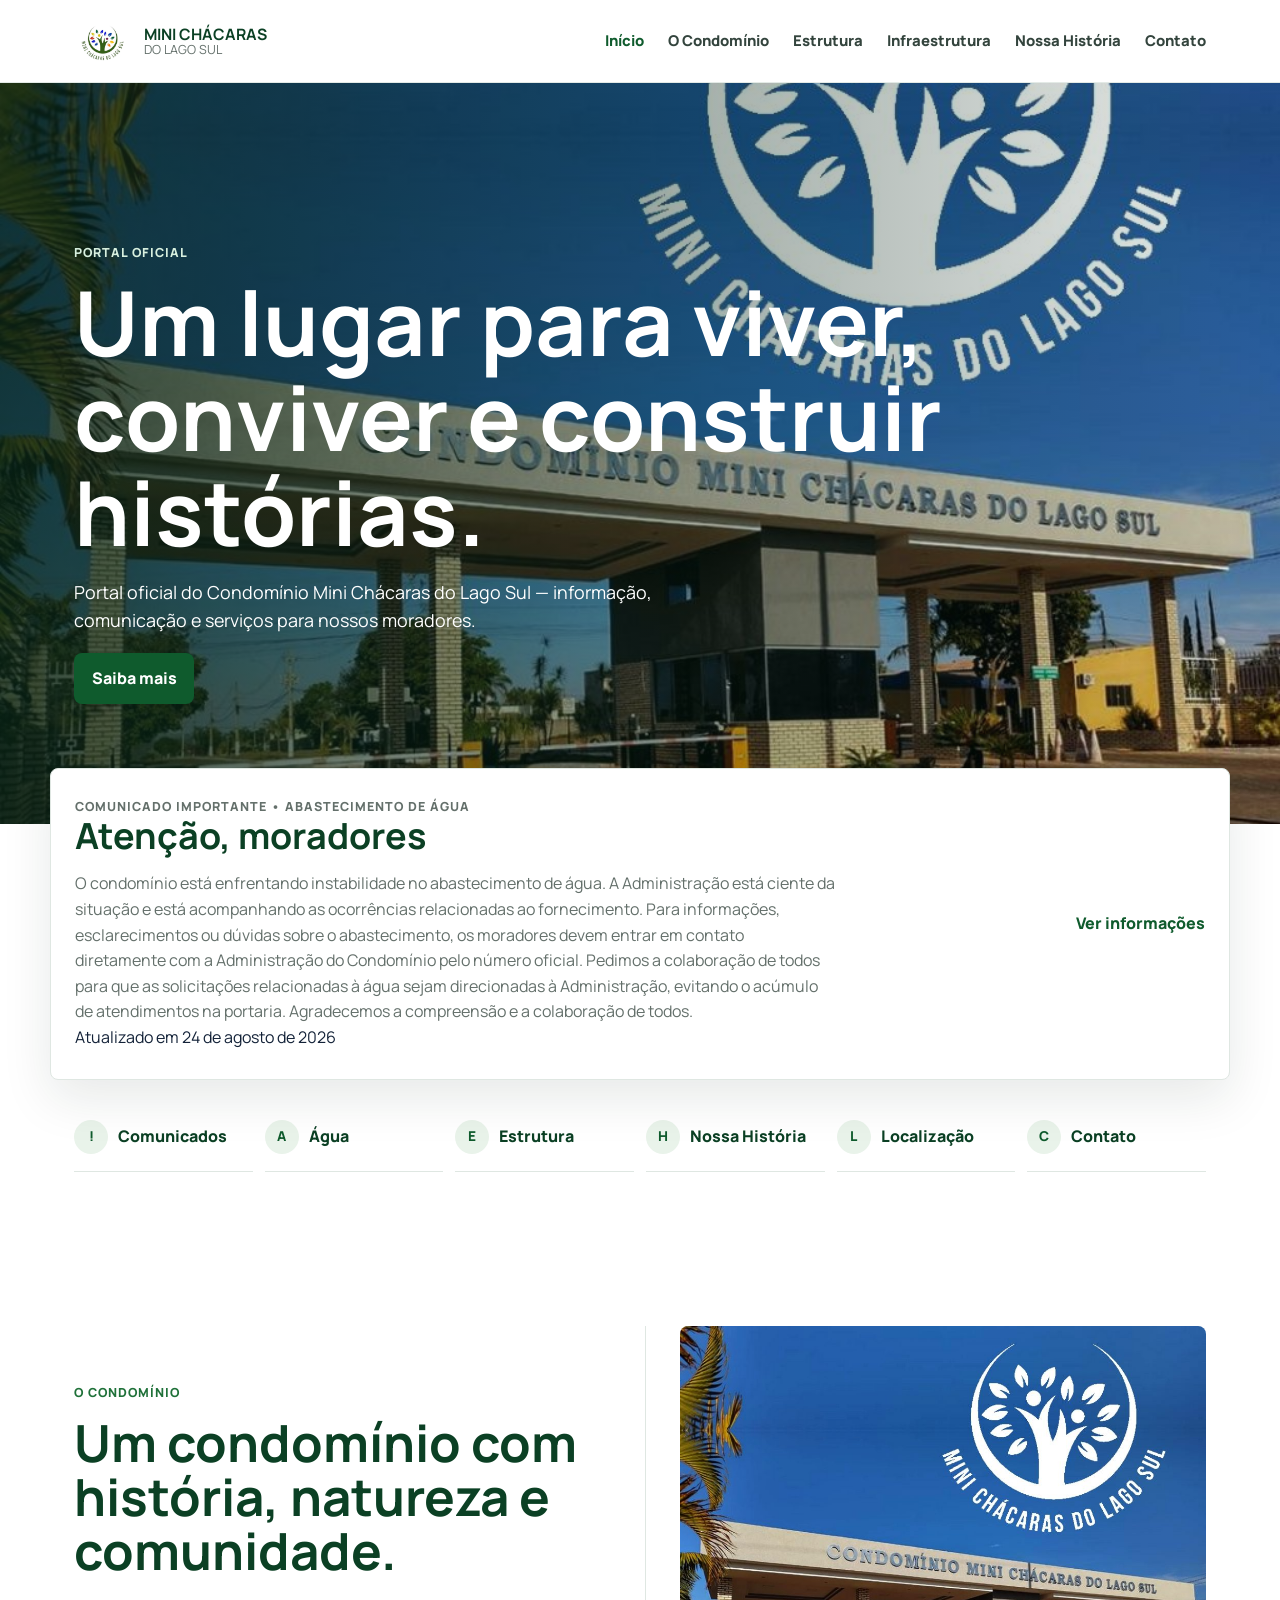
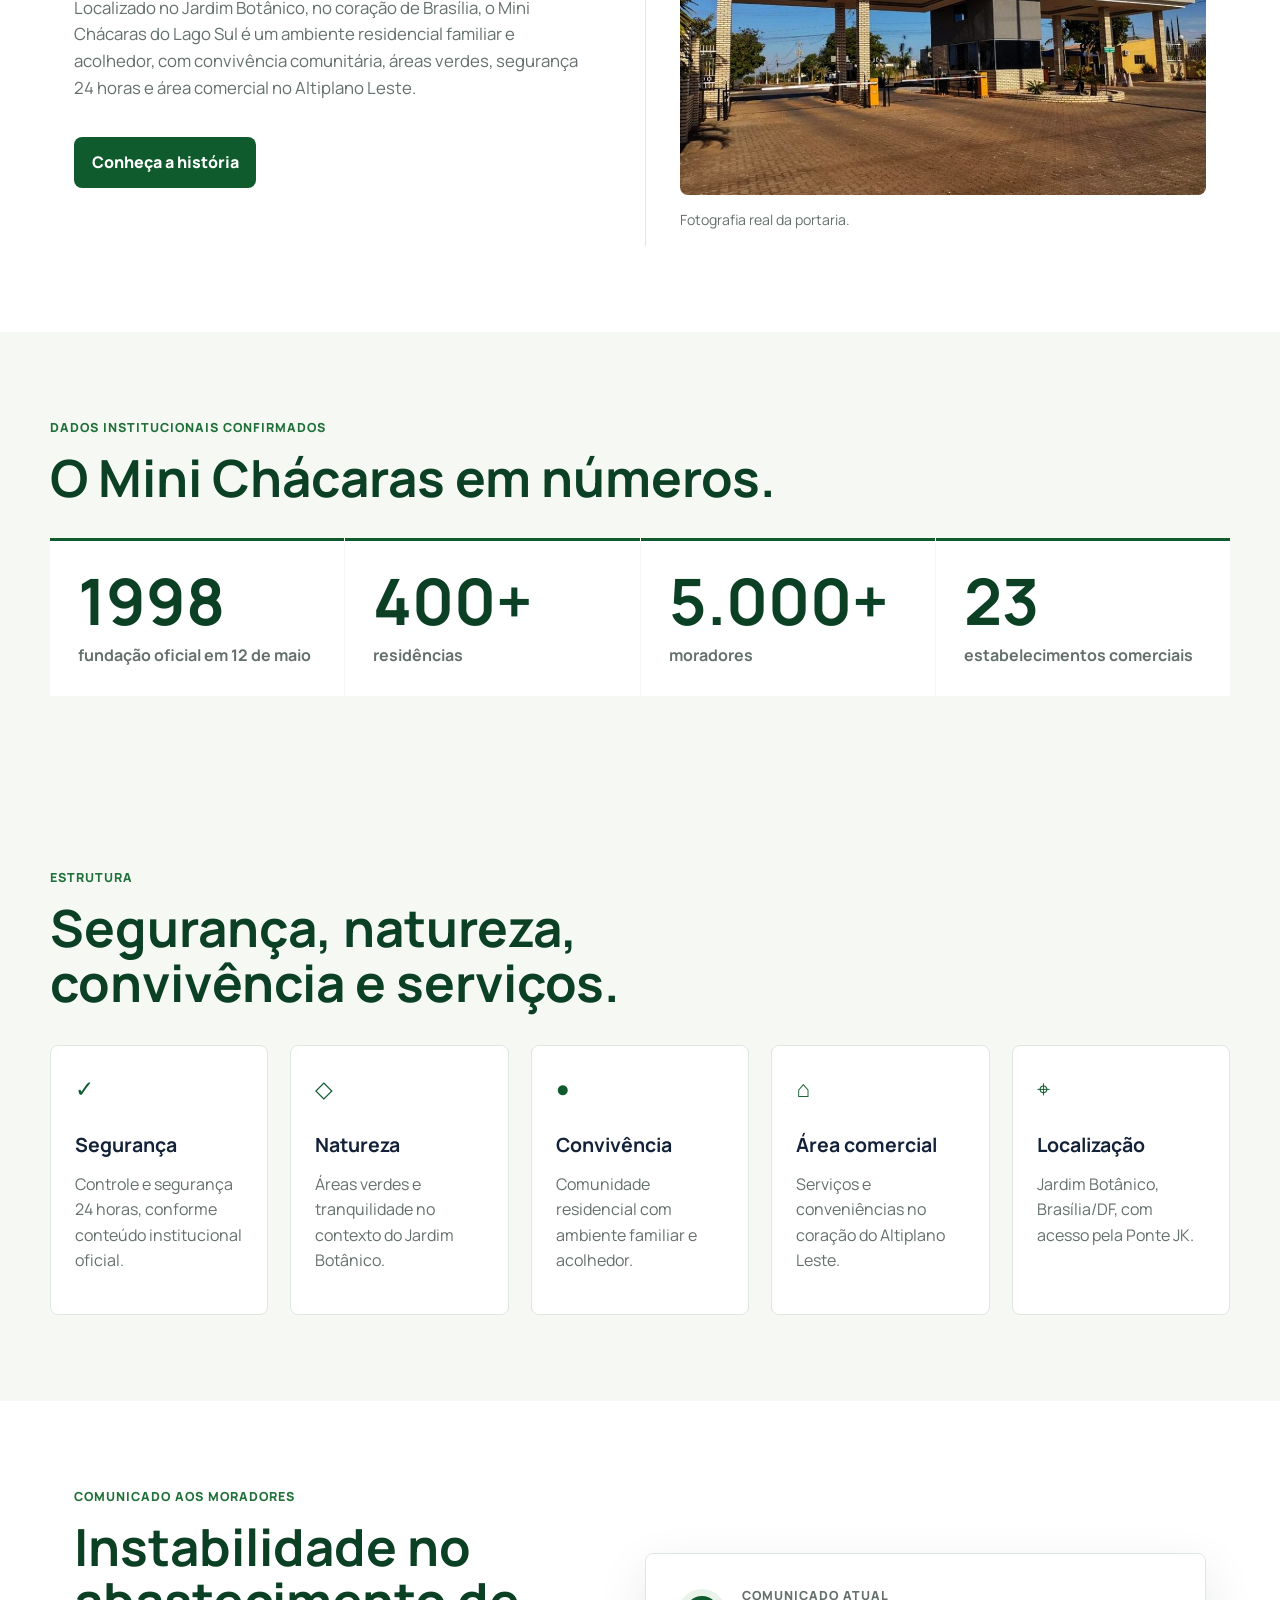
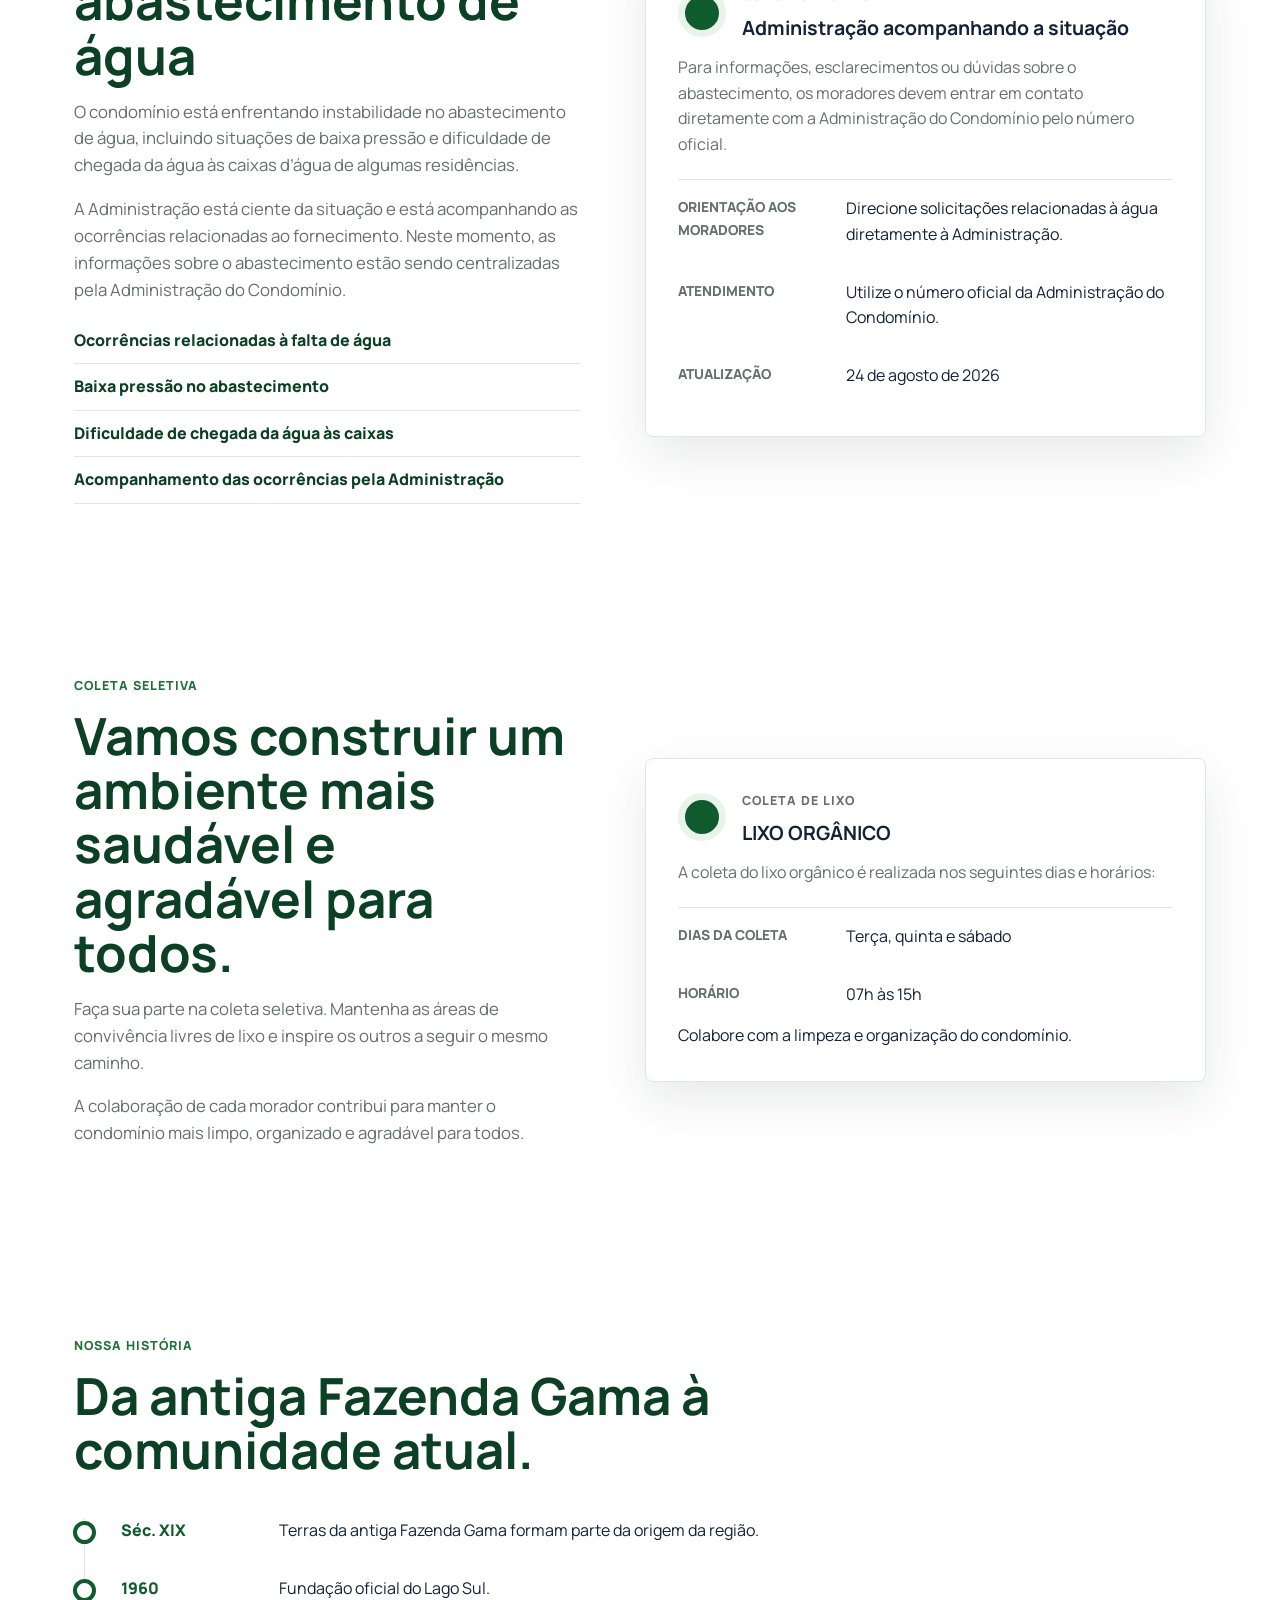
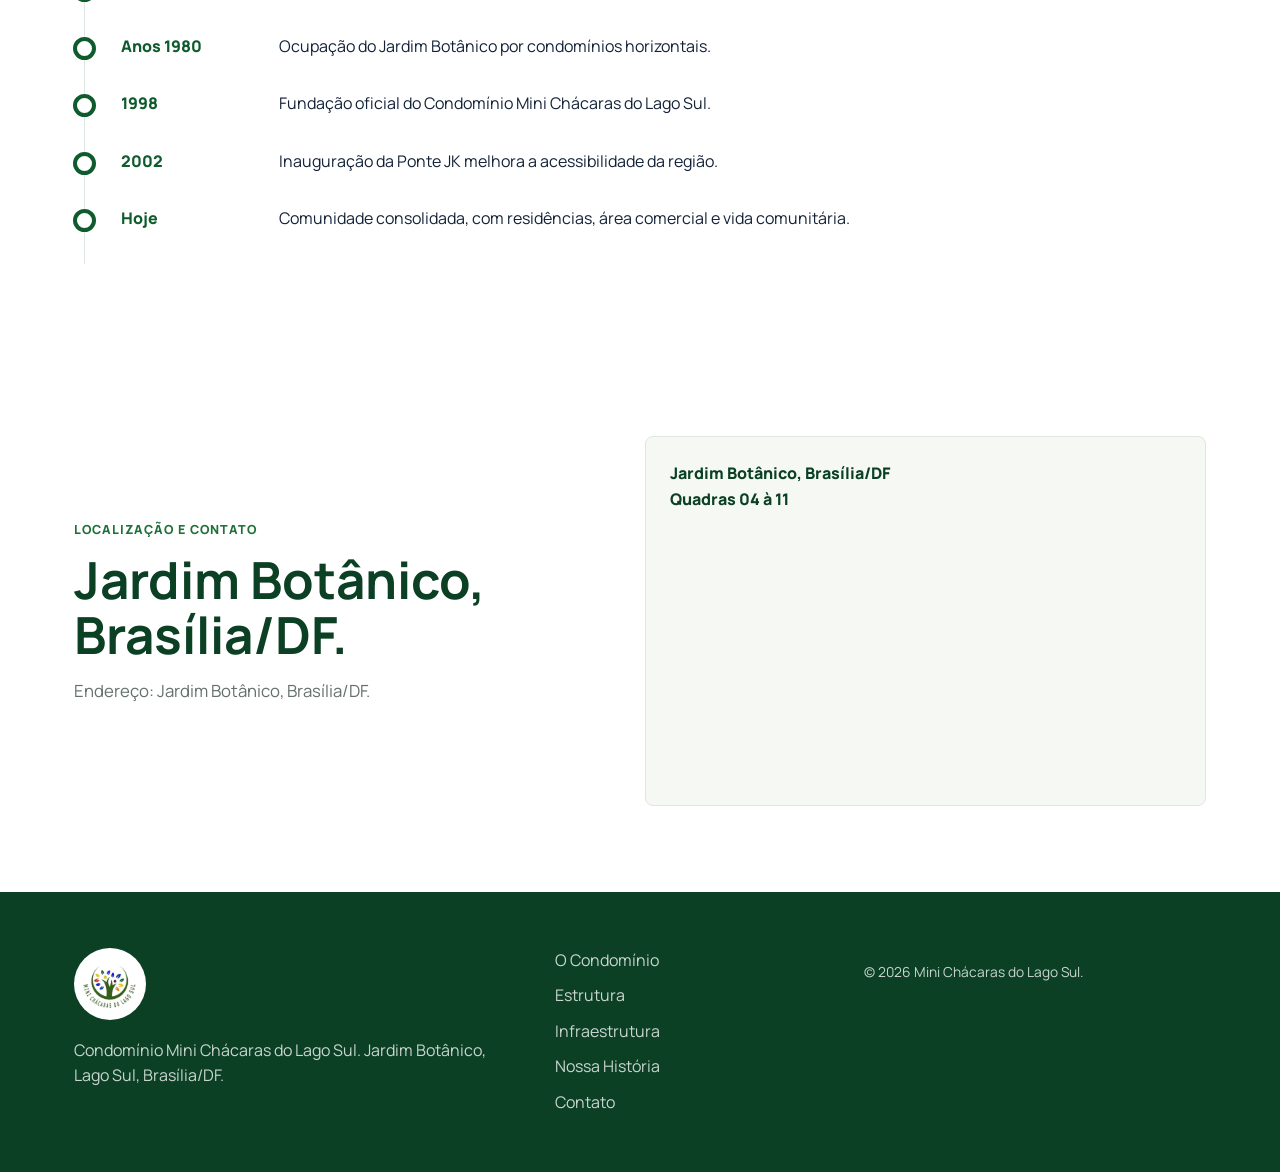
==== commit 6d1bb20e: "Update index.html" ====
--- a/index.html
+++ b/index.html
@@ -210,6 +210,62 @@
       </div>
     </section>
 
+      <section class="section split" id="coleta-seletiva" aria-labelledby="coleta-title">
+      <div class="section-copy">
+        <p class="eyebrow">Coleta seletiva</p>
+    
+        <h2 id="coleta-title">
+          Vamos construir um ambiente mais saudável e agradável para todos.
+        </h2>
+    
+        <p>
+          Faça sua parte na coleta seletiva. Mantenha as áreas de convivência
+          livres de lixo e inspire os outros a seguir o mesmo caminho.
+        </p>
+    
+        <p>
+          A colaboração de cada morador contribui para manter o condomínio
+          mais limpo, organizado e agradável para todos.
+        </p>
+      </div>
+    
+      <div class="status-panel" aria-labelledby="organico-title">
+        <div class="status-top">
+          <span class="status-indicator" aria-hidden="true"></span>
+    
+          <div>
+            <p class="eyebrow">Coleta de lixo</p>
+    
+            <h3 id="organico-title">
+              LIXO ORGÂNICO
+            </h3>
+          </div>
+        </div>
+    
+        <p>
+          A coleta do lixo orgânico é realizada nos seguintes dias e horários:
+        </p>
+    
+        <dl>
+          <div>
+            <dt>Dias da coleta</dt>
+            <dd>Terça, quinta e sábado</dd>
+          </div>
+    
+          <div>
+            <dt>Horário</dt>
+            <dd>07h às 15h</dd>
+          </div>
+        </dl>
+    
+        <div class="status-footer">
+          <span>
+            Colabore com a limpeza e organização do condomínio.
+          </span>
+        </div>
+      </div>
+    </section>
+
       <section class="section timeline-section" id="historia" aria-labelledby="historia-title">
         <div class="section-heading">
           <p class="eyebrow">Nossa história</p>
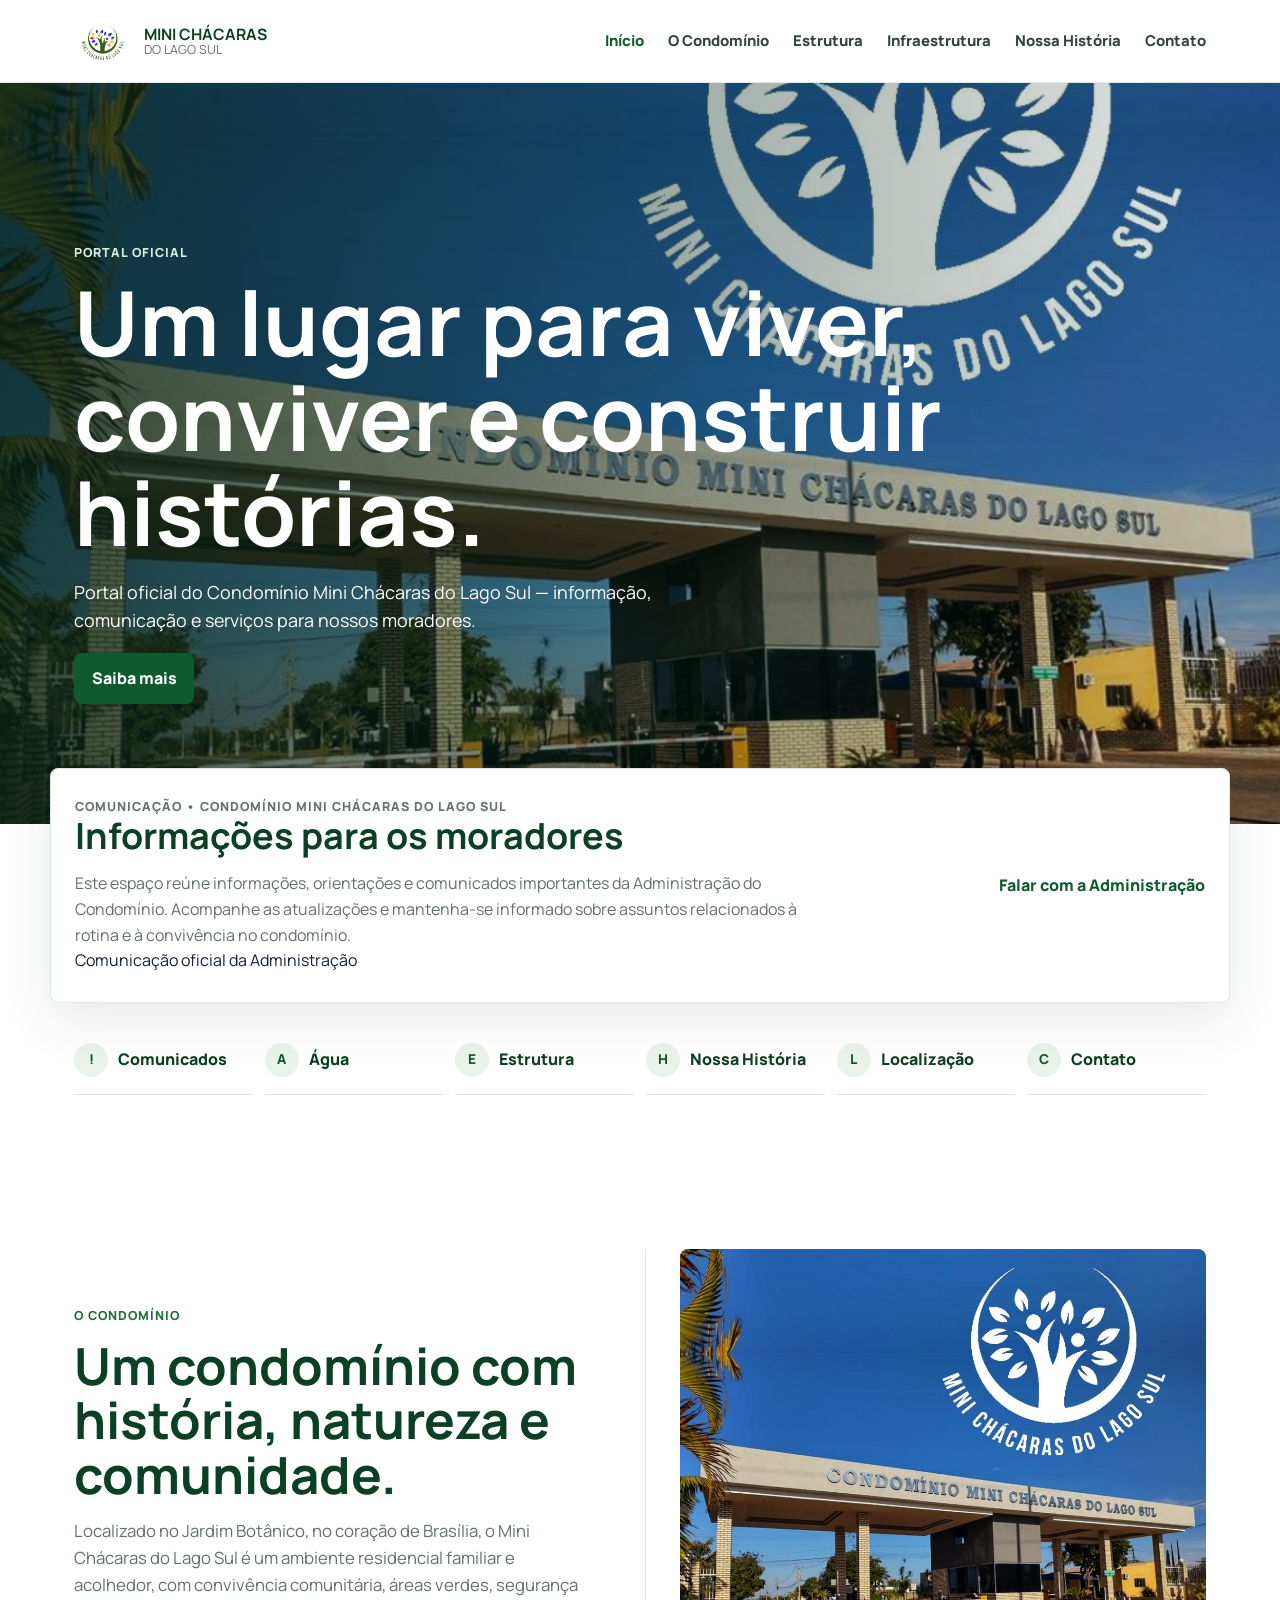
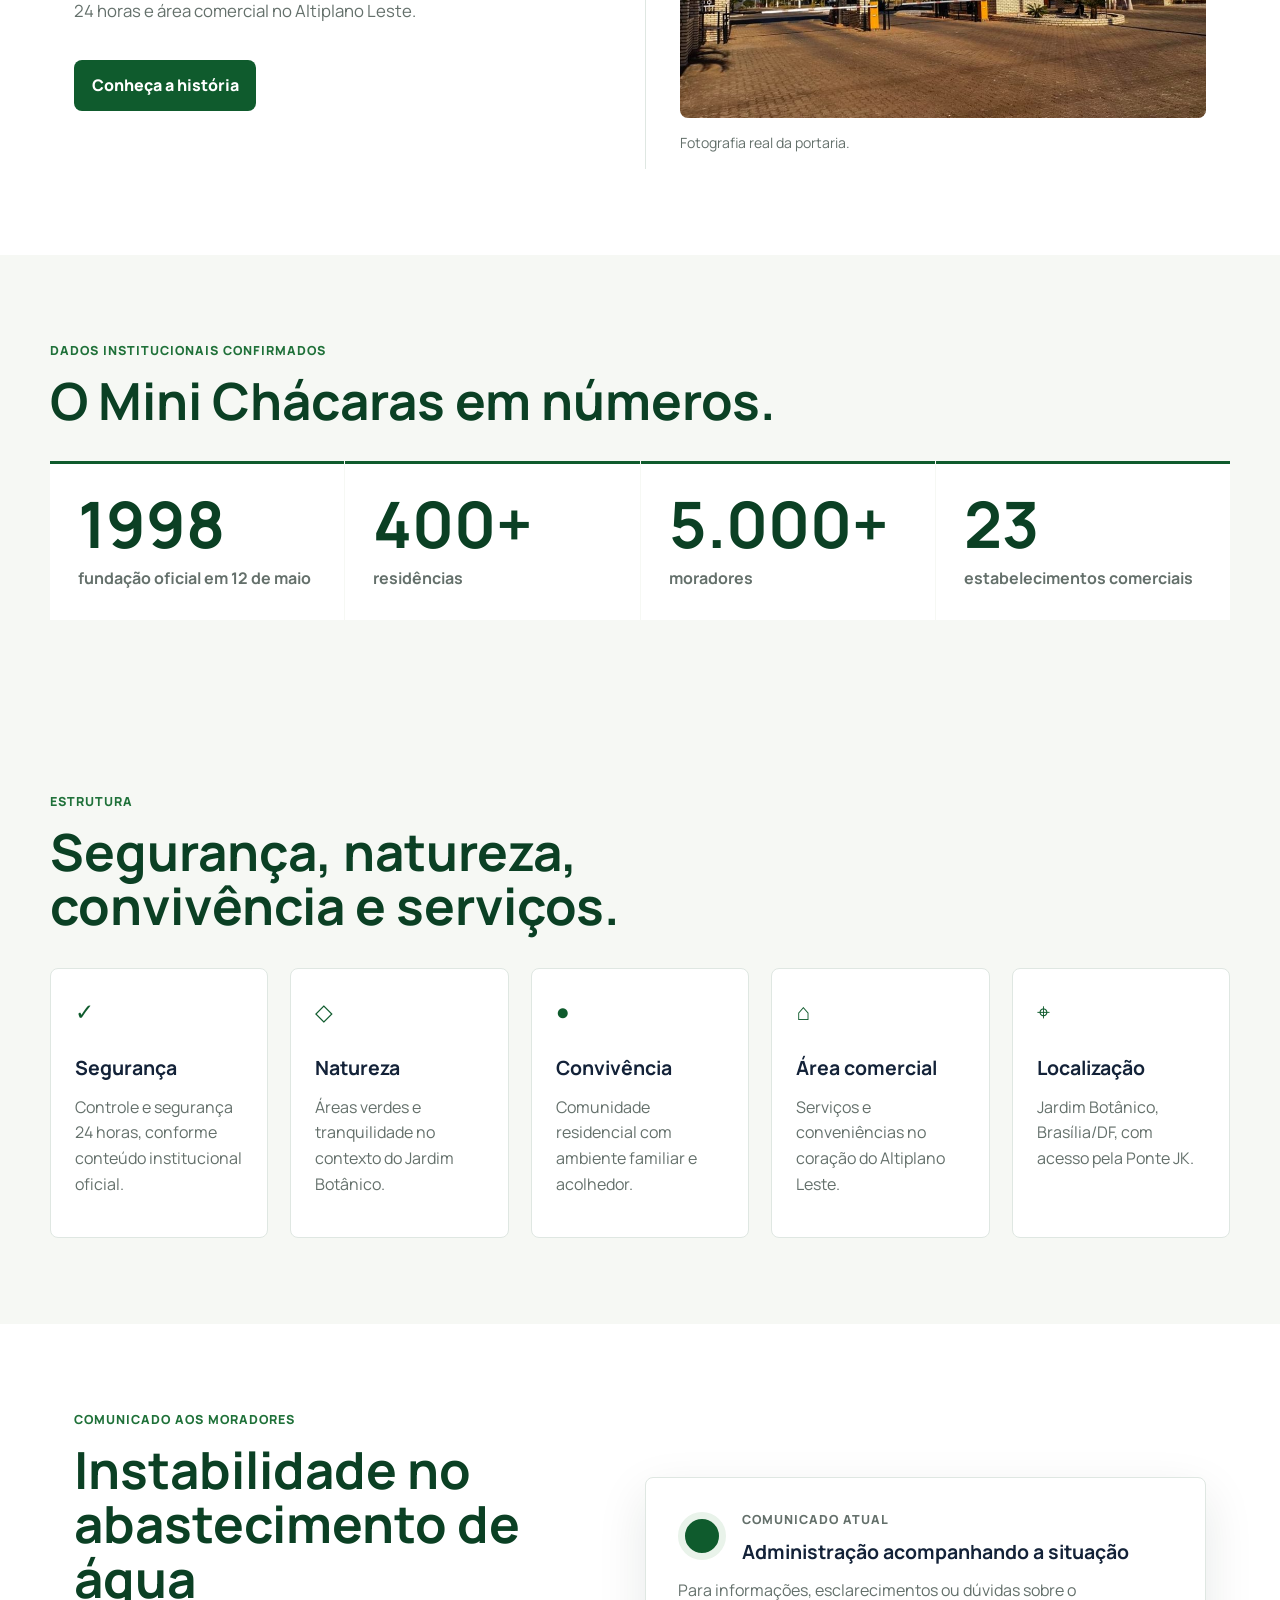
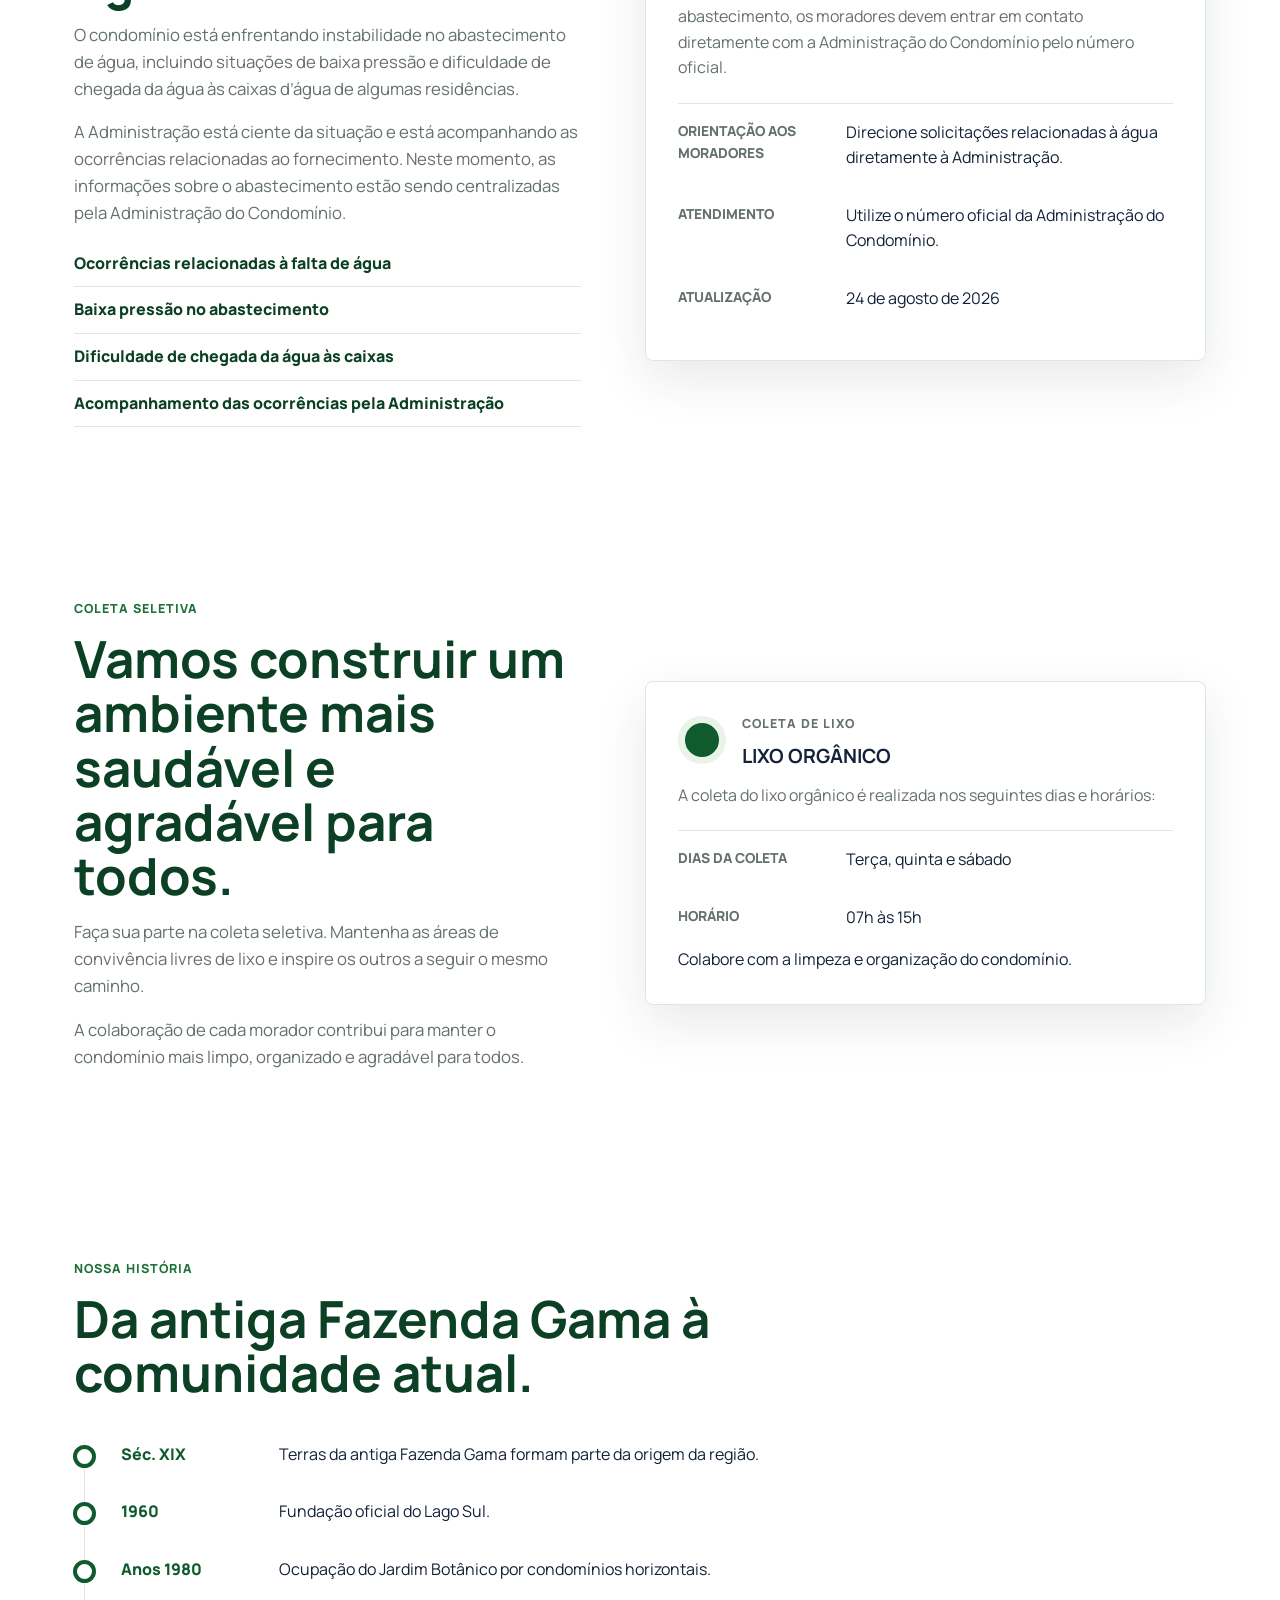
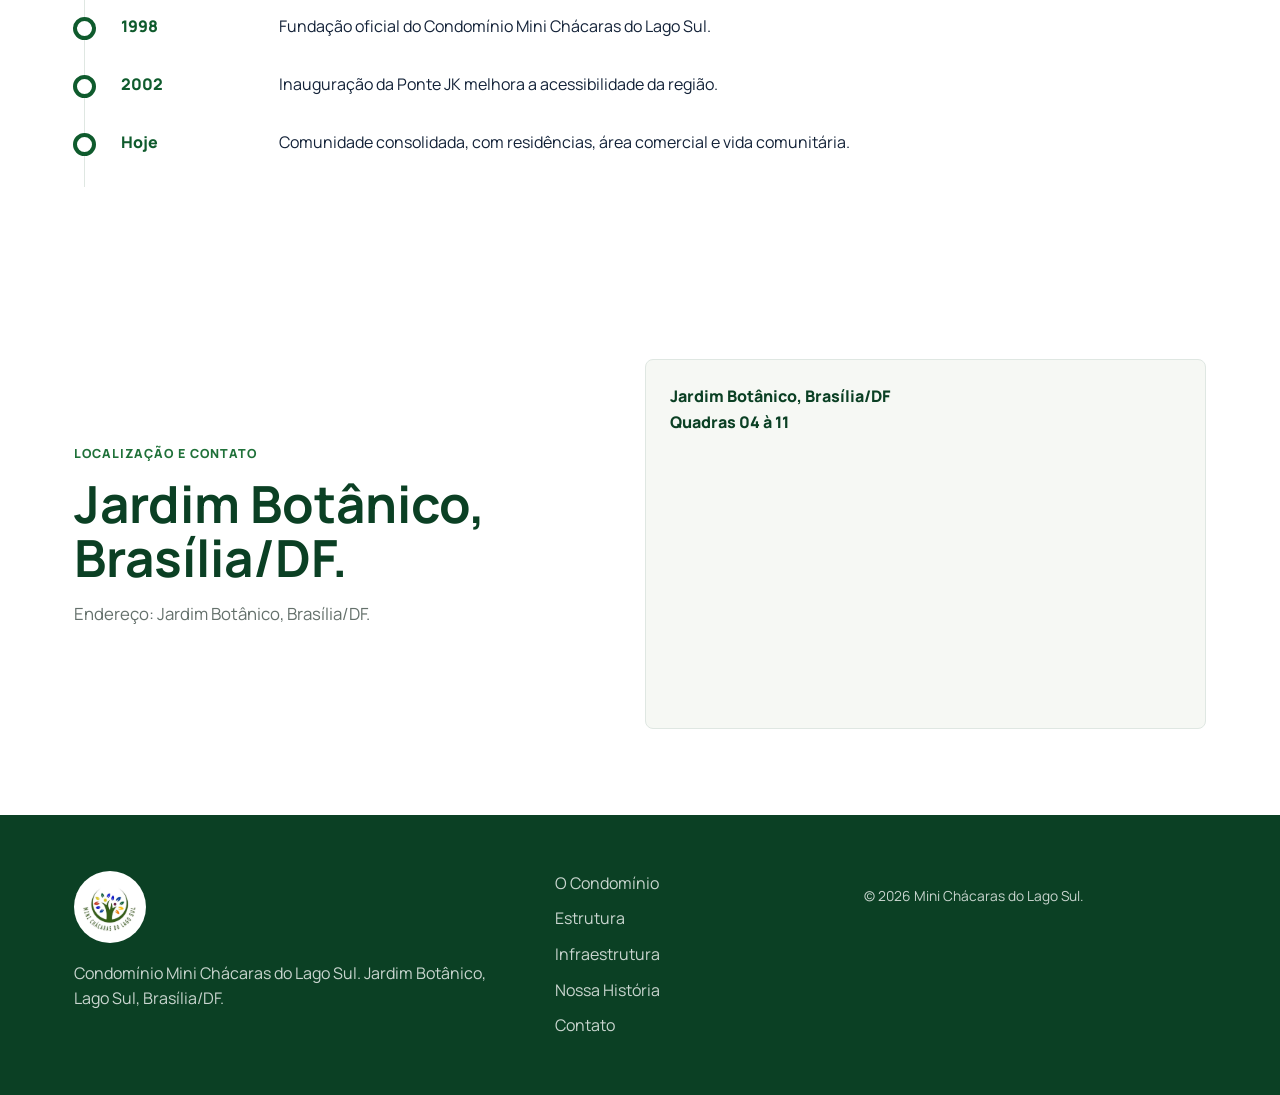
==== commit 55a5ebc4: "tela_principal.html" ====
--- a/index.html
+++ b/index.html
@@ -59,34 +59,28 @@
       </section>
 
       <section class="notice-band notice-alert" id="comunicados" aria-labelledby="notice-title">
-      <div>
-        <p class="eyebrow">Comunicado importante • Abastecimento de água</p>
-
-        <h2 id="notice-title">
-          Atenção, moradores
-        </h2>
-
-        <p>
-          O condomínio está enfrentando instabilidade no abastecimento de água.
-
-          A Administração está ciente da situação e está acompanhando as ocorrências relacionadas ao fornecimento.
-
-          Para informações, esclarecimentos ou dúvidas sobre o abastecimento, os moradores devem entrar em contato diretamente com a Administração do Condomínio pelo número oficial.
-
-          Pedimos a colaboração de todos para que as solicitações relacionadas à água sejam direcionadas à Administração, evitando o acúmulo de atendimentos na portaria.
-
-          Agradecemos a compreensão e a colaboração de todos.
-        </p>
-
-        <span class="notice-date">
-          Atualizado em 24 de agosto de 2026
-        </span>
-      </div>
-
-      <a class="text-link" href="#agua">
-        Ver informações
-      </a>
-</section>
+        <div>
+          <p class="eyebrow">Comunicação • Condomínio Mini Chácaras do Lago Sul</p>
+      
+          <h2 id="notice-title">
+            Informações para os moradores
+          </h2>
+      
+          <p>
+            Este espaço reúne informações, orientações e comunicados importantes
+            da Administração do Condomínio. Acompanhe as atualizações e mantenha-se
+            informado sobre assuntos relacionados à rotina e à convivência no condomínio.
+          </p>
+      
+          <span class="notice-date">
+            Comunicação oficial da Administração
+          </span>
+        </div>
+      
+        <a class="text-link" href="#contato">
+          Falar com a Administração
+        </a>
+      </section>
 
       <section class="quick-access" aria-label="Acessos rápidos">
         <a href="#comunicados"><span aria-hidden="true">!</span> Comunicados</a>
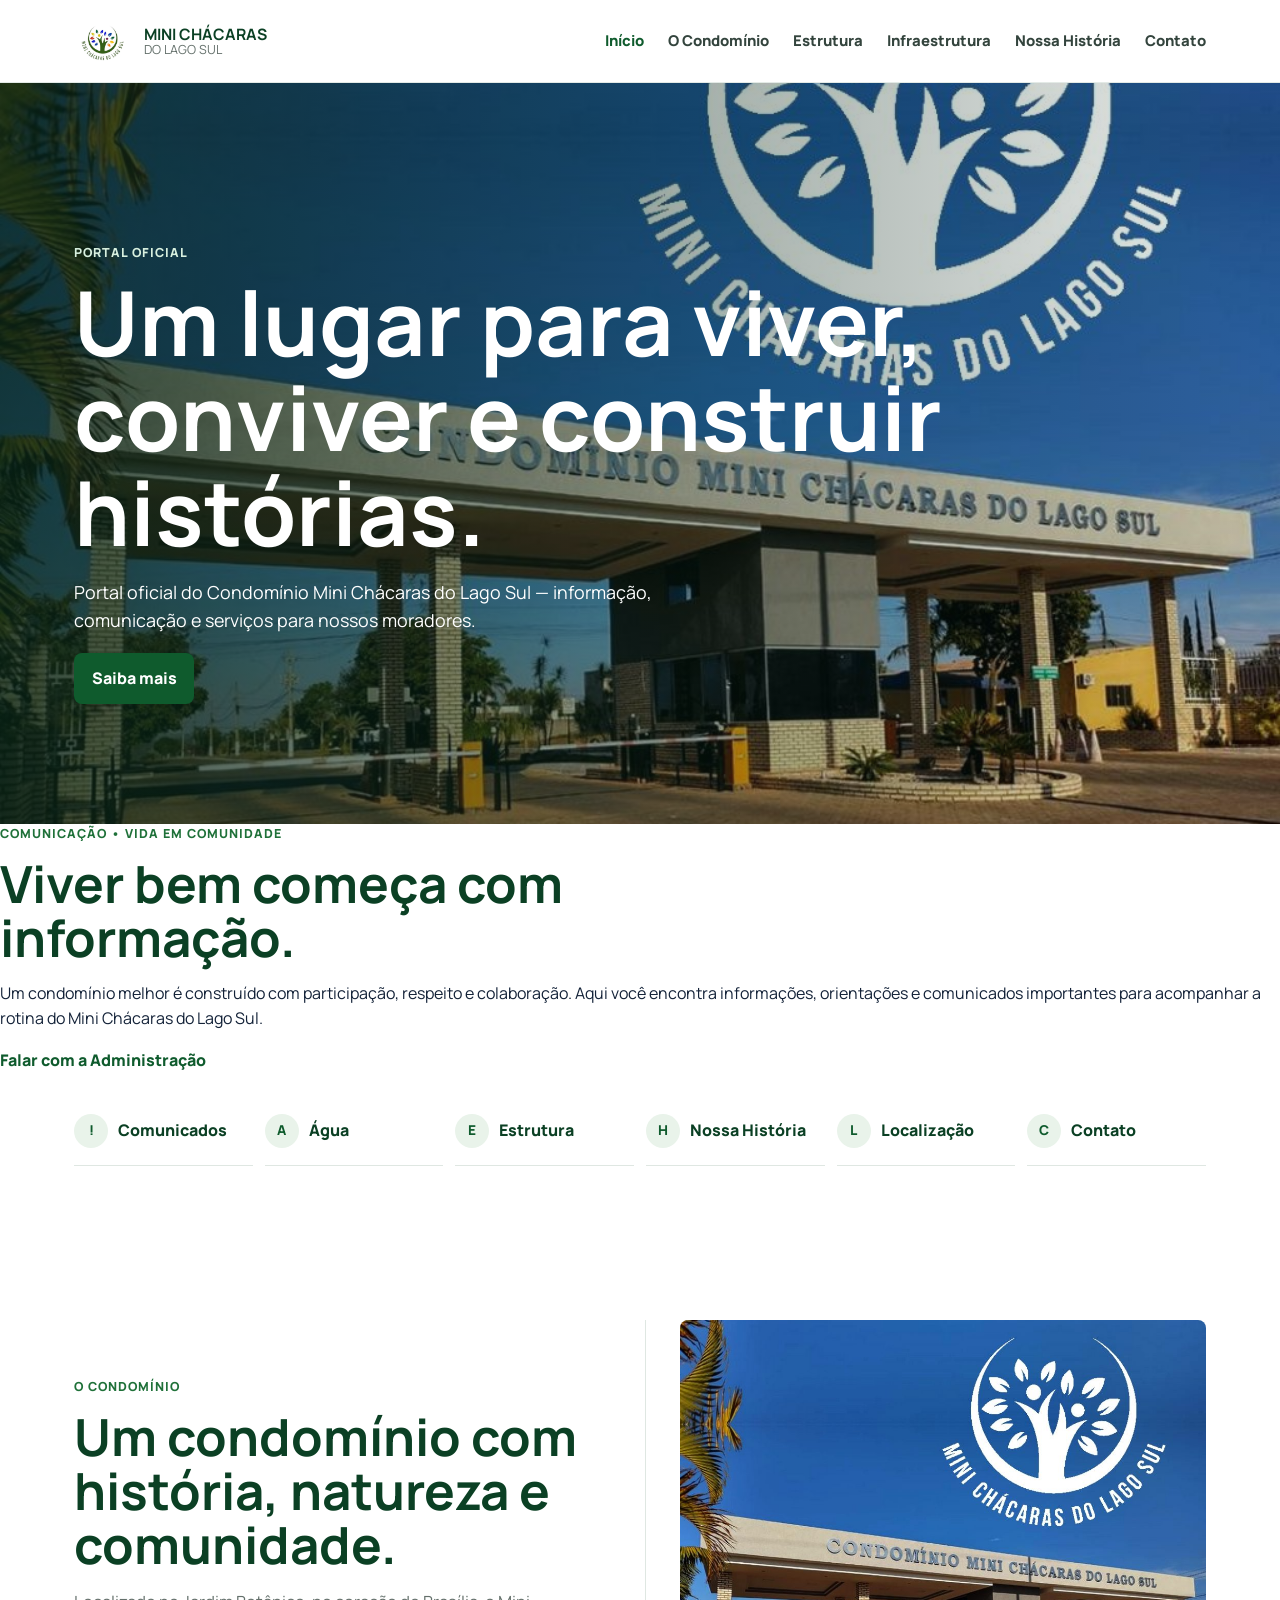
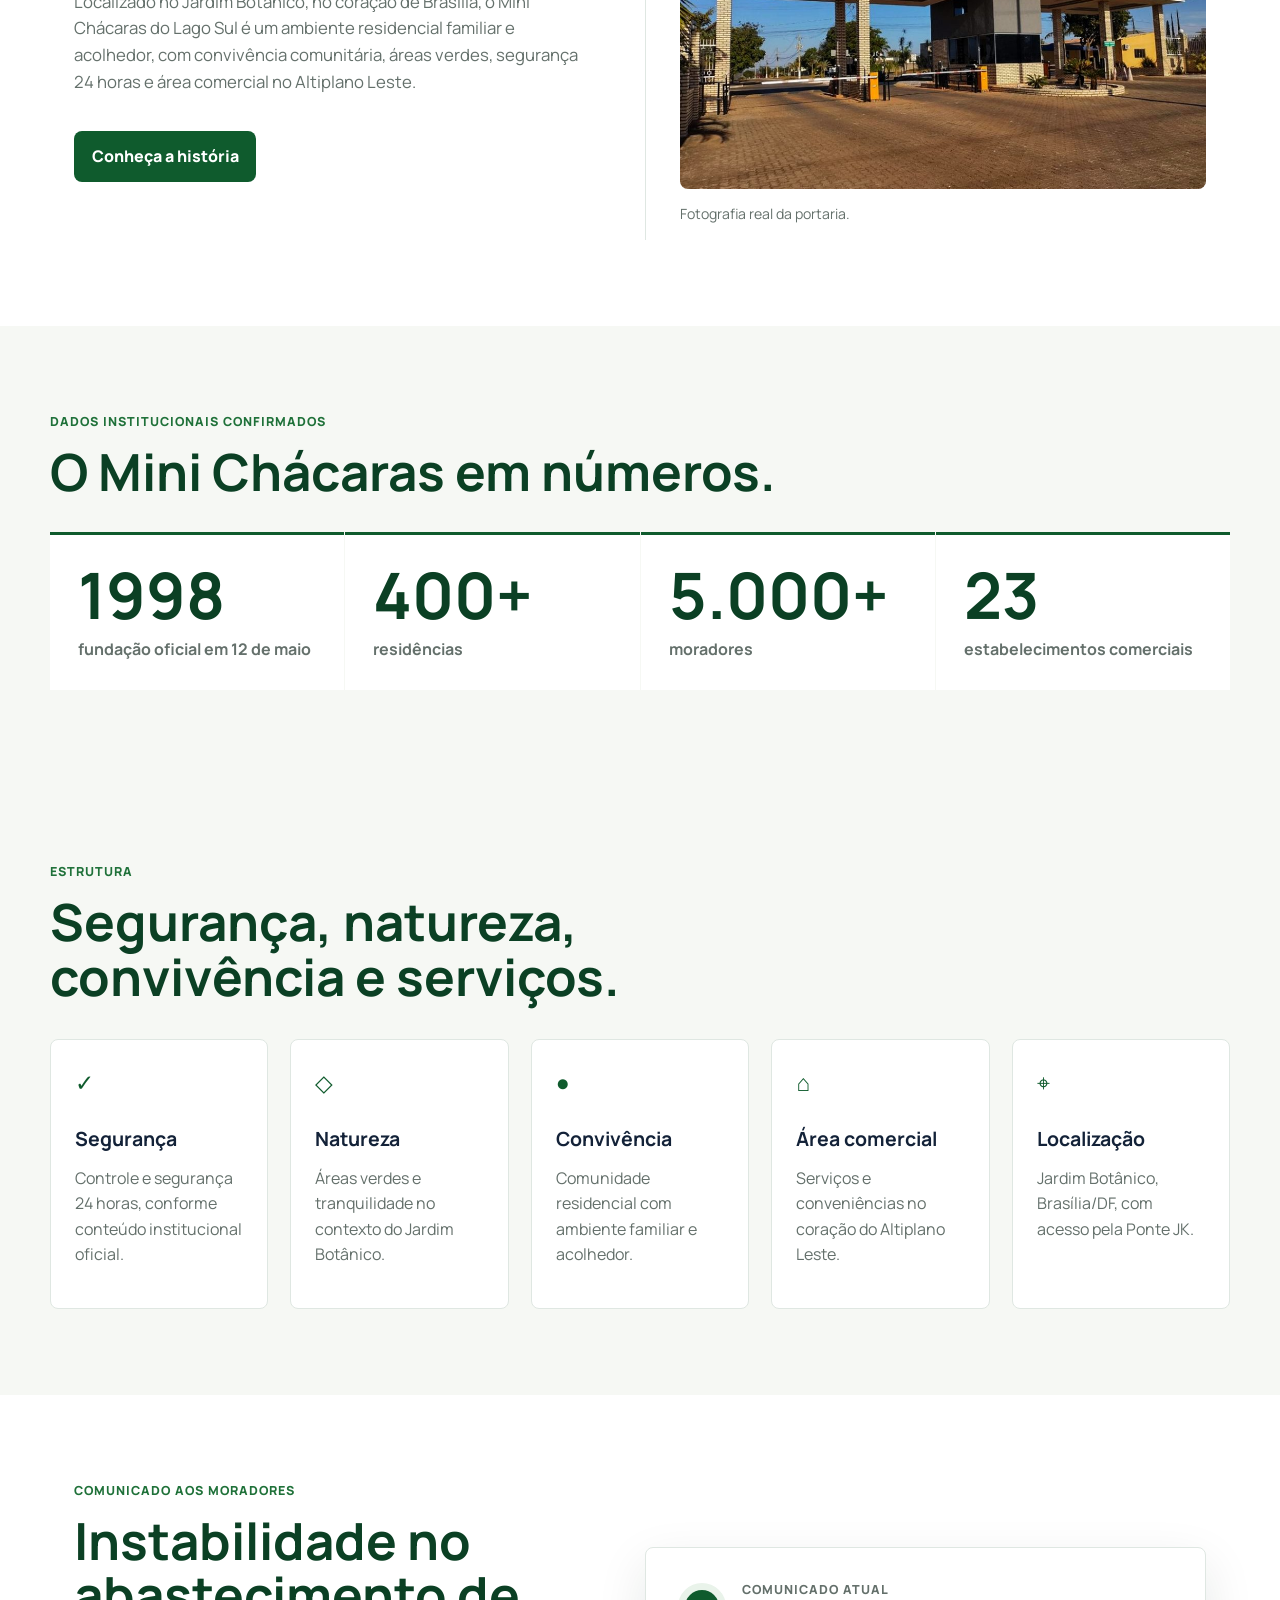
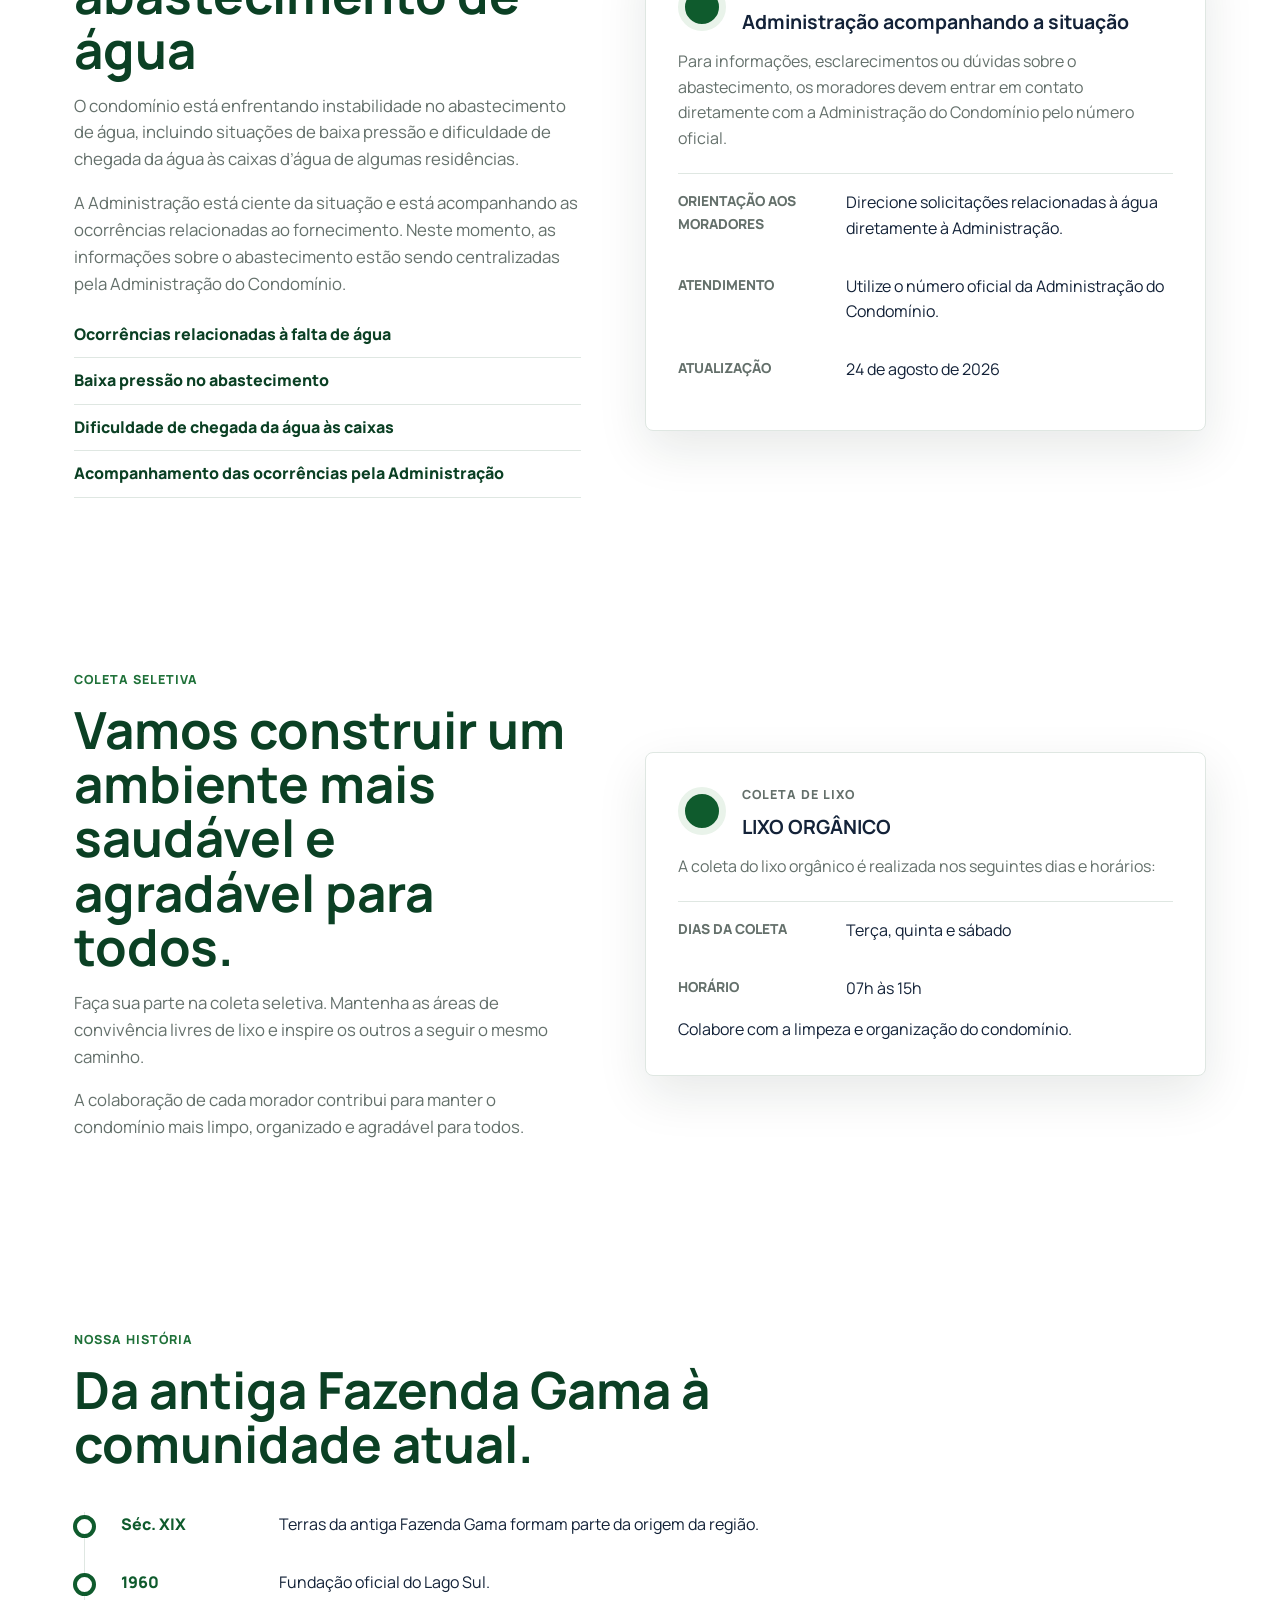
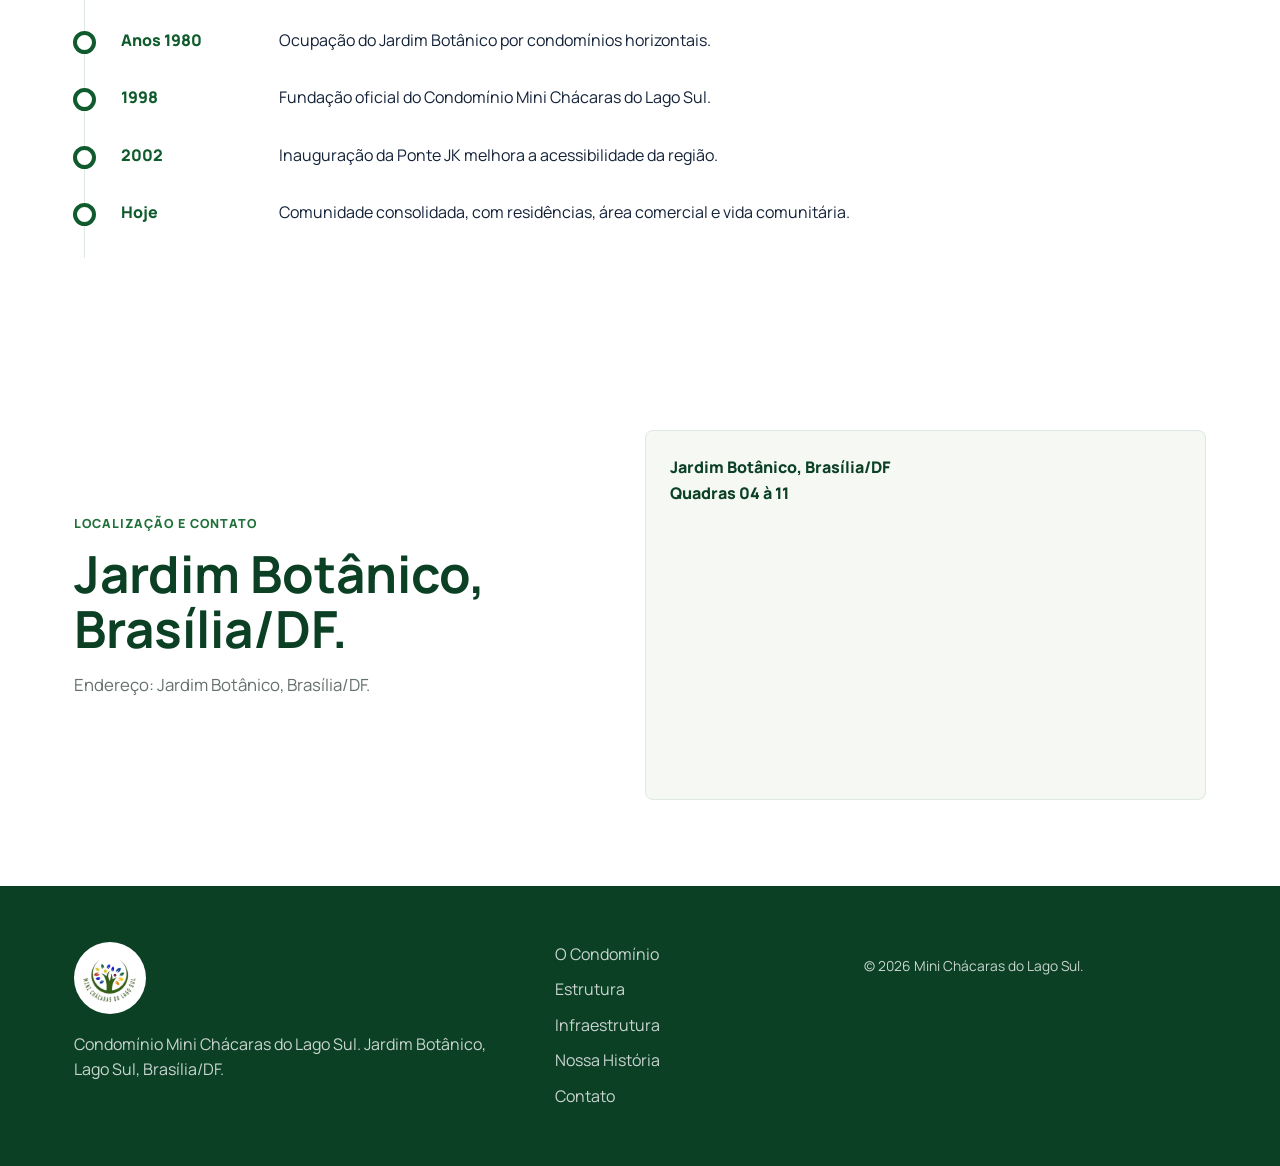
==== commit 73812211: "tela_principal.html" ====
--- a/index.html
+++ b/index.html
@@ -58,28 +58,26 @@
         </div>
       </section>
 
-      <section class="notice-band notice-alert" id="comunicados" aria-labelledby="notice-title">
-        <div>
-          <p class="eyebrow">Comunicação • Condomínio Mini Chácaras do Lago Sul</p>
+      <section class="communication-band" id="comunicados" aria-labelledby="communication-title">
+        <div class="communication-content">
+          <p class="eyebrow">Comunicação • Vida em comunidade</p>
       
-          <h2 id="notice-title">
-            Informações para os moradores
+          <h2 id="communication-title">
+            Viver bem começa com informação.
           </h2>
       
           <p>
-            Este espaço reúne informações, orientações e comunicados importantes
-            da Administração do Condomínio. Acompanhe as atualizações e mantenha-se
-            informado sobre assuntos relacionados à rotina e à convivência no condomínio.
+            Um condomínio melhor é construído com participação, respeito e colaboração.
+            Aqui você encontra informações, orientações e comunicados importantes para
+            acompanhar a rotina do Mini Chácaras do Lago Sul.
           </p>
       
-          <span class="notice-date">
-            Comunicação oficial da Administração
-          </span>
-        </div>
-      
-        <a class="text-link" href="#contato">
-          Falar com a Administração
-        </a>
+          <div class="communication-actions">
+            <a class="text-link" href="#contato">
+              Falar com a Administração
+            </a>
+          </div>
+        </div>
       </section>
 
       <section class="quick-access" aria-label="Acessos rápidos">
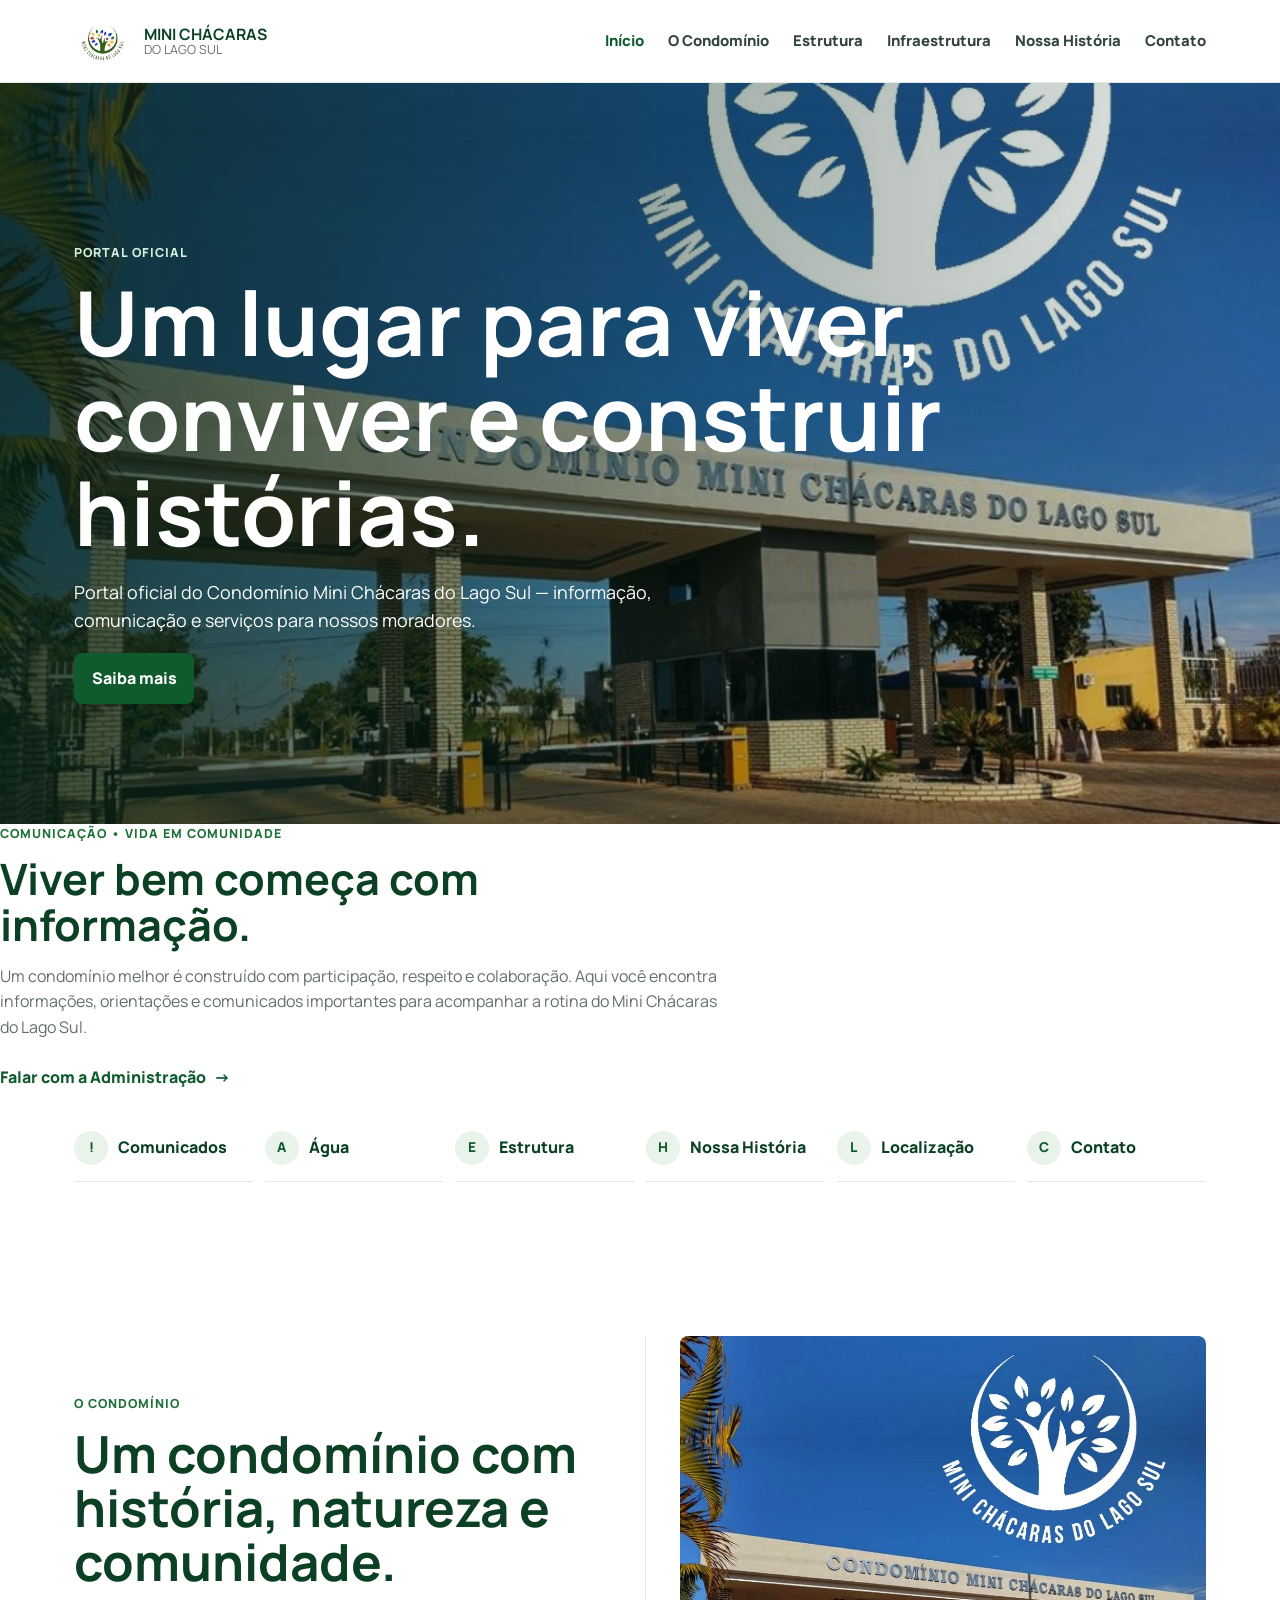
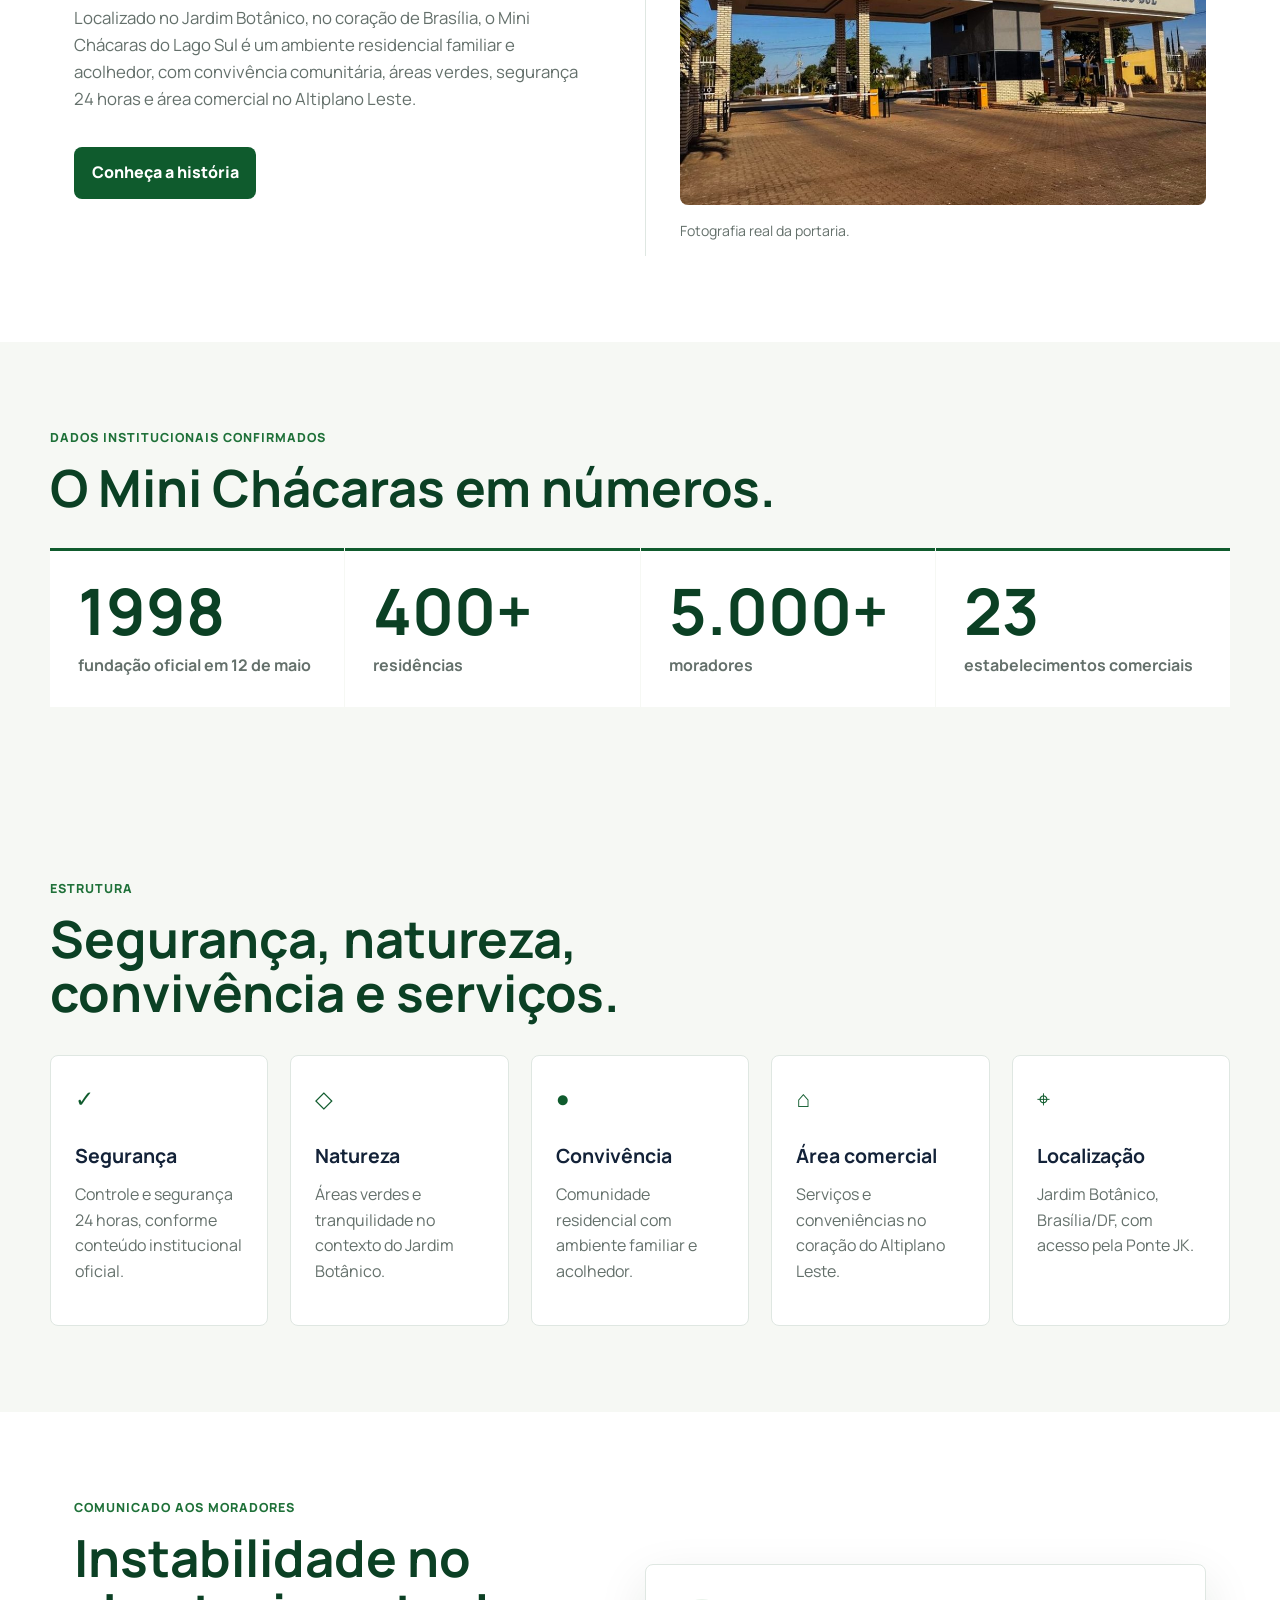
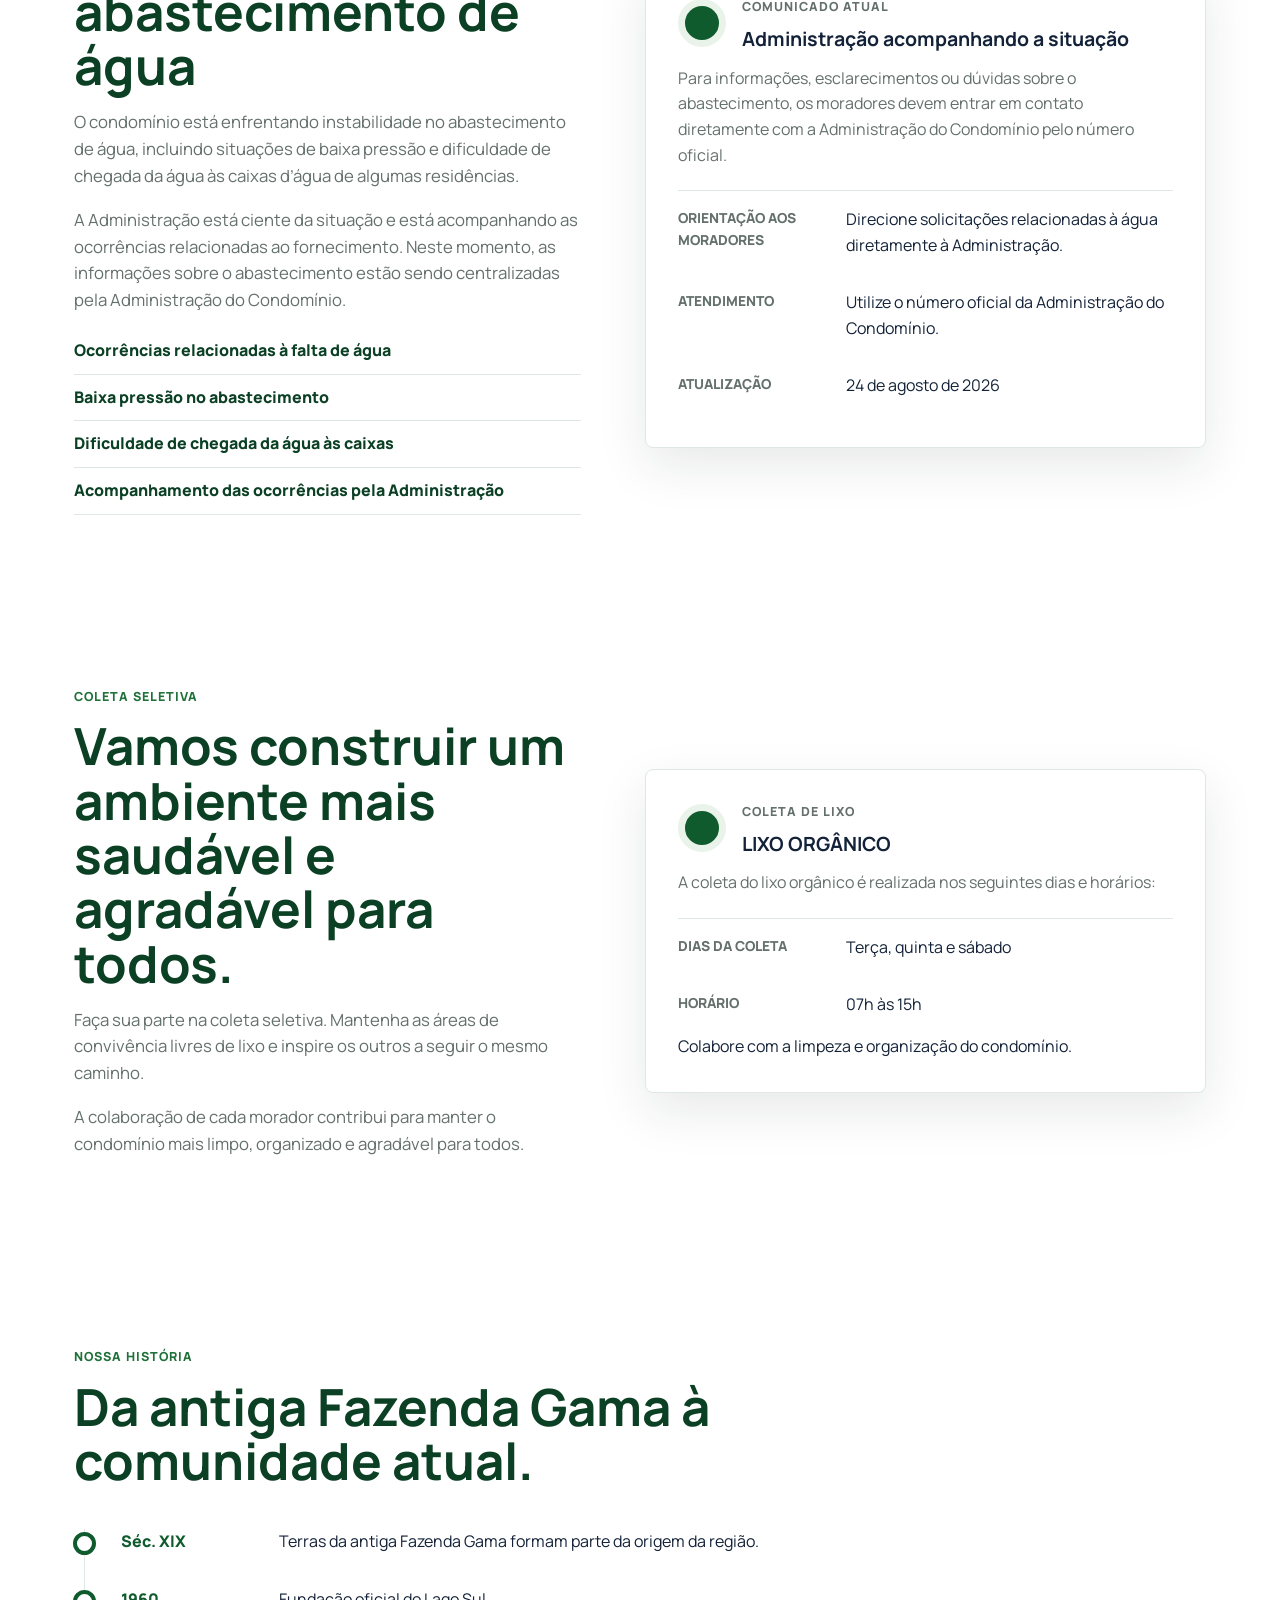
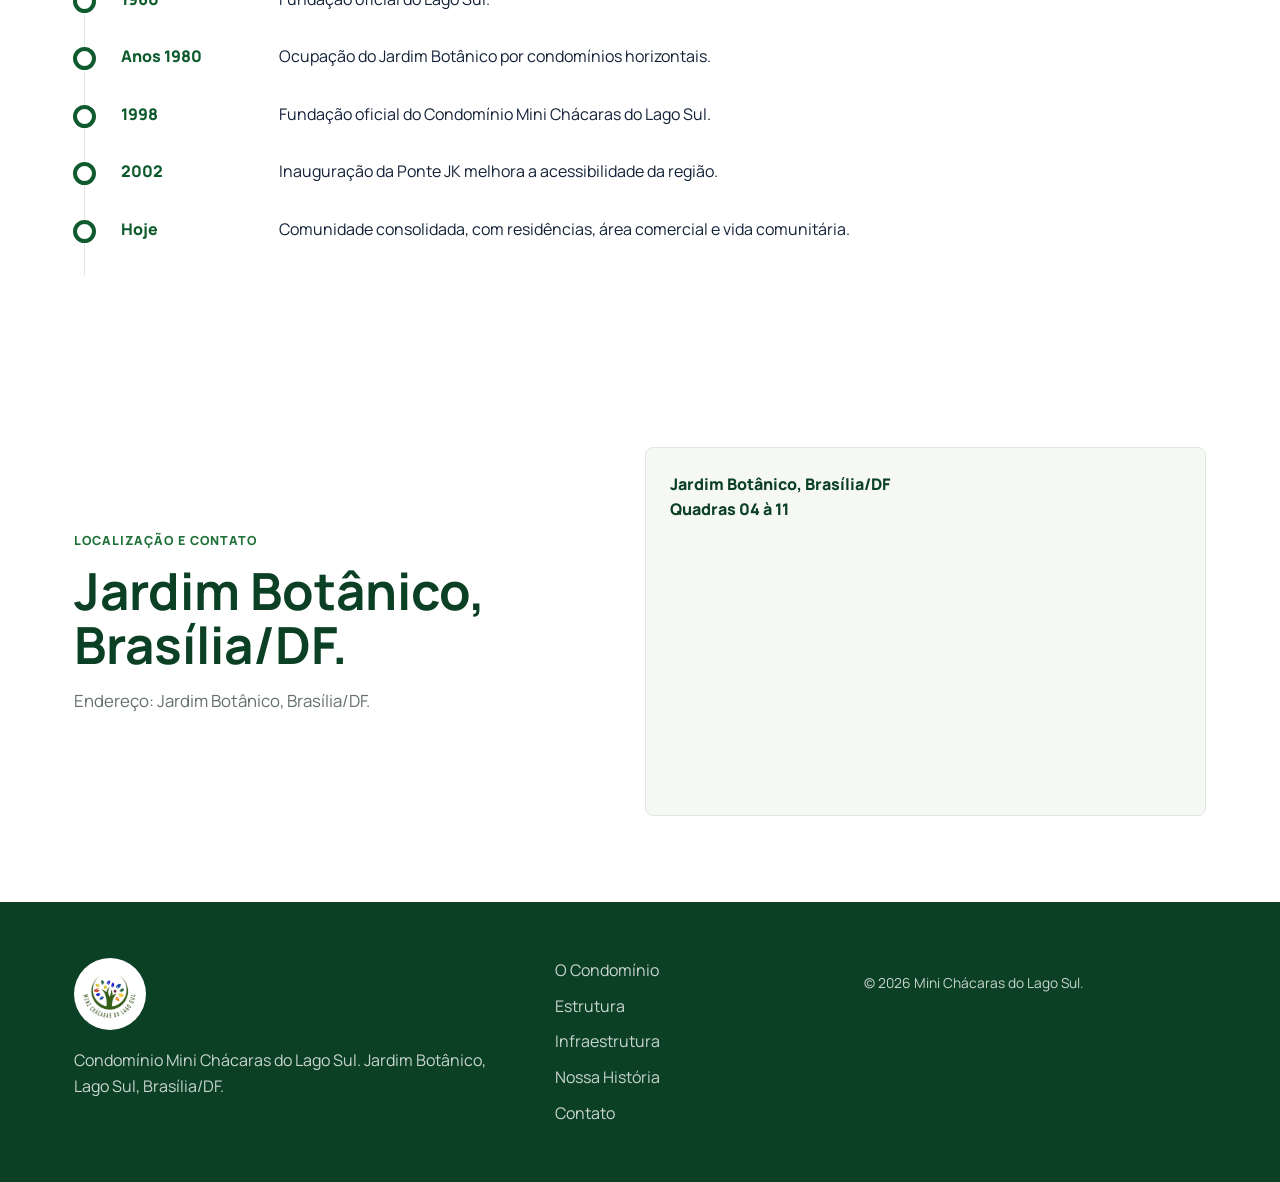
==== commit bb937178: "Update index.html" ====
--- a/index.html
+++ b/index.html
@@ -58,7 +58,7 @@
         </div>
       </section>
 
-      <section class="communication-band" id="comunicados" aria-labelledby="communication-title">
+     <section class="communication-band" id="comunicados" aria-labelledby="communication-title">
         <div class="communication-content">
           <p class="eyebrow">Comunicação • Vida em comunidade</p>
       
--- a/styles.css
+++ b/styles.css
@@ -61,9 +61,98 @@
 .banner-controls [data-banner-dots] { display: flex; gap: 8px; }
 .banner-controls [aria-current="true"] { background: var(--yellow); }
 
-.notice-band { align-items: center; background: var(--paper); border: 1px solid var(--line); border-radius: var(--radius); box-shadow: var(--shadow); display: flex; gap: 32px; justify-content: space-between; margin-top: -56px; padding-bottom: 28px; padding-top: 28px; position: relative; z-index: 4; }
-.notice-band h2 { font-size: clamp(1.55rem, 3vw, 2.25rem); }
-.notice-band p { color: var(--muted); margin-bottom: 0; max-width: 760px; }
+..communication-band {
+  align-items: center;
+  background:
+    linear-gradient(
+      135deg,
+      rgba(233, 243, 234, 0.92),
+      rgba(255, 255, 255, 0.98) 65%
+    );
+  border: 1px solid var(--line);
+  border-radius: var(--radius);
+  box-shadow: var(--shadow);
+  display: flex;
+  gap: 40px;
+  justify-content: space-between;
+  margin: -56px auto 0;
+  max-width: var(--max);
+  overflow: hidden;
+  padding: 42px 48px;
+  position: relative;
+  z-index: 4;
+}
+
+.communication-band::before {
+  background: var(--green-800);
+  border-radius: 50%;
+  content: "";
+  height: 180px;
+  opacity: 0.06;
+  position: absolute;
+  right: -55px;
+  top: -70px;
+  width: 180px;
+}
+
+.communication-band::after {
+  border: 1px solid rgba(15, 91, 45, 0.08);
+  border-radius: 50%;
+  content: "";
+  height: 260px;
+  position: absolute;
+  right: -95px;
+  top: -110px;
+  width: 260px;
+}
+
+.communication-content {
+  max-width: 780px;
+  position: relative;
+  z-index: 1;
+}
+
+.communication-band .eyebrow {
+  margin-bottom: 12px;
+}
+
+.communication-band h2 {
+  font-size: clamp(1.8rem, 3.5vw, 2.7rem);
+  max-width: 720px;
+}
+
+.communication-band p:not(.eyebrow) {
+  color: var(--muted);
+  margin: 16px 0 0;
+  max-width: 720px;
+}
+
+.communication-actions {
+  margin-top: 24px;
+  position: relative;
+  z-index: 2;
+}
+
+.communication-band .text-link {
+  align-items: center;
+  display: inline-flex;
+  gap: 8px;
+  transition: gap 180ms ease, color 180ms ease;
+}
+
+.communication-band .text-link::after {
+  content: "→";
+  transition: transform 180ms ease;
+}
+
+.communication-band .text-link:hover {
+  color: var(--green-950);
+  gap: 12px;
+}
+
+.communication-band .text-link:hover::after {
+  transform: translateX(2px);
+}
 .text-link { color: var(--green-800); font-weight: 800; white-space: nowrap; }
 .quick-access { display: grid; gap: 12px; grid-template-columns: repeat(6, 1fr); padding-bottom: 68px; padding-top: 24px; }
 .quick-access a { align-items: center; border-bottom: 1px solid var(--line); color: var(--green-900); display: flex; font-weight: 800; gap: 10px; min-height: 68px; }
@@ -140,14 +229,24 @@
 }
 
 @media (max-width: 640px) {
-  .header-inner, .section, .notice-band, .quick-access, .footer-grid, .admin-shell { padding-left: 18px; padding-right: 18px; }
+  .header-inner, .section, .communication-band, .quick-access, .footer-grid, .admin-shell {
+  padding-left: 18px;
+  padding-right: 18px;
+}
   .brand { min-width: 0; }
   .brand img { height: 48px; width: 48px; }
   .brand span { display: none; }
   .hero { min-height: 560px; }
   .hero-media::after { background: linear-gradient(180deg, rgba(7, 36, 22, 0.74), rgba(7, 36, 22, 0.36)); }
   .hero-content { padding-top: 120px; }
-  .notice-band { align-items: flex-start; display: grid; margin-top: -36px; }
+  .communication-band {
+  align-items: flex-start;
+  display: grid;
+  gap: 20px;
+  margin-top: -36px;
+  padding-bottom: 30px;
+  padding-top: 30px;
+}
   .quick-access, .stats-grid, .features, .footer-grid, .admin-grid { grid-template-columns: 1fr; }
   .section { padding-bottom: 64px; padding-top: 64px; }
   .status-panel { padding: 24px; }
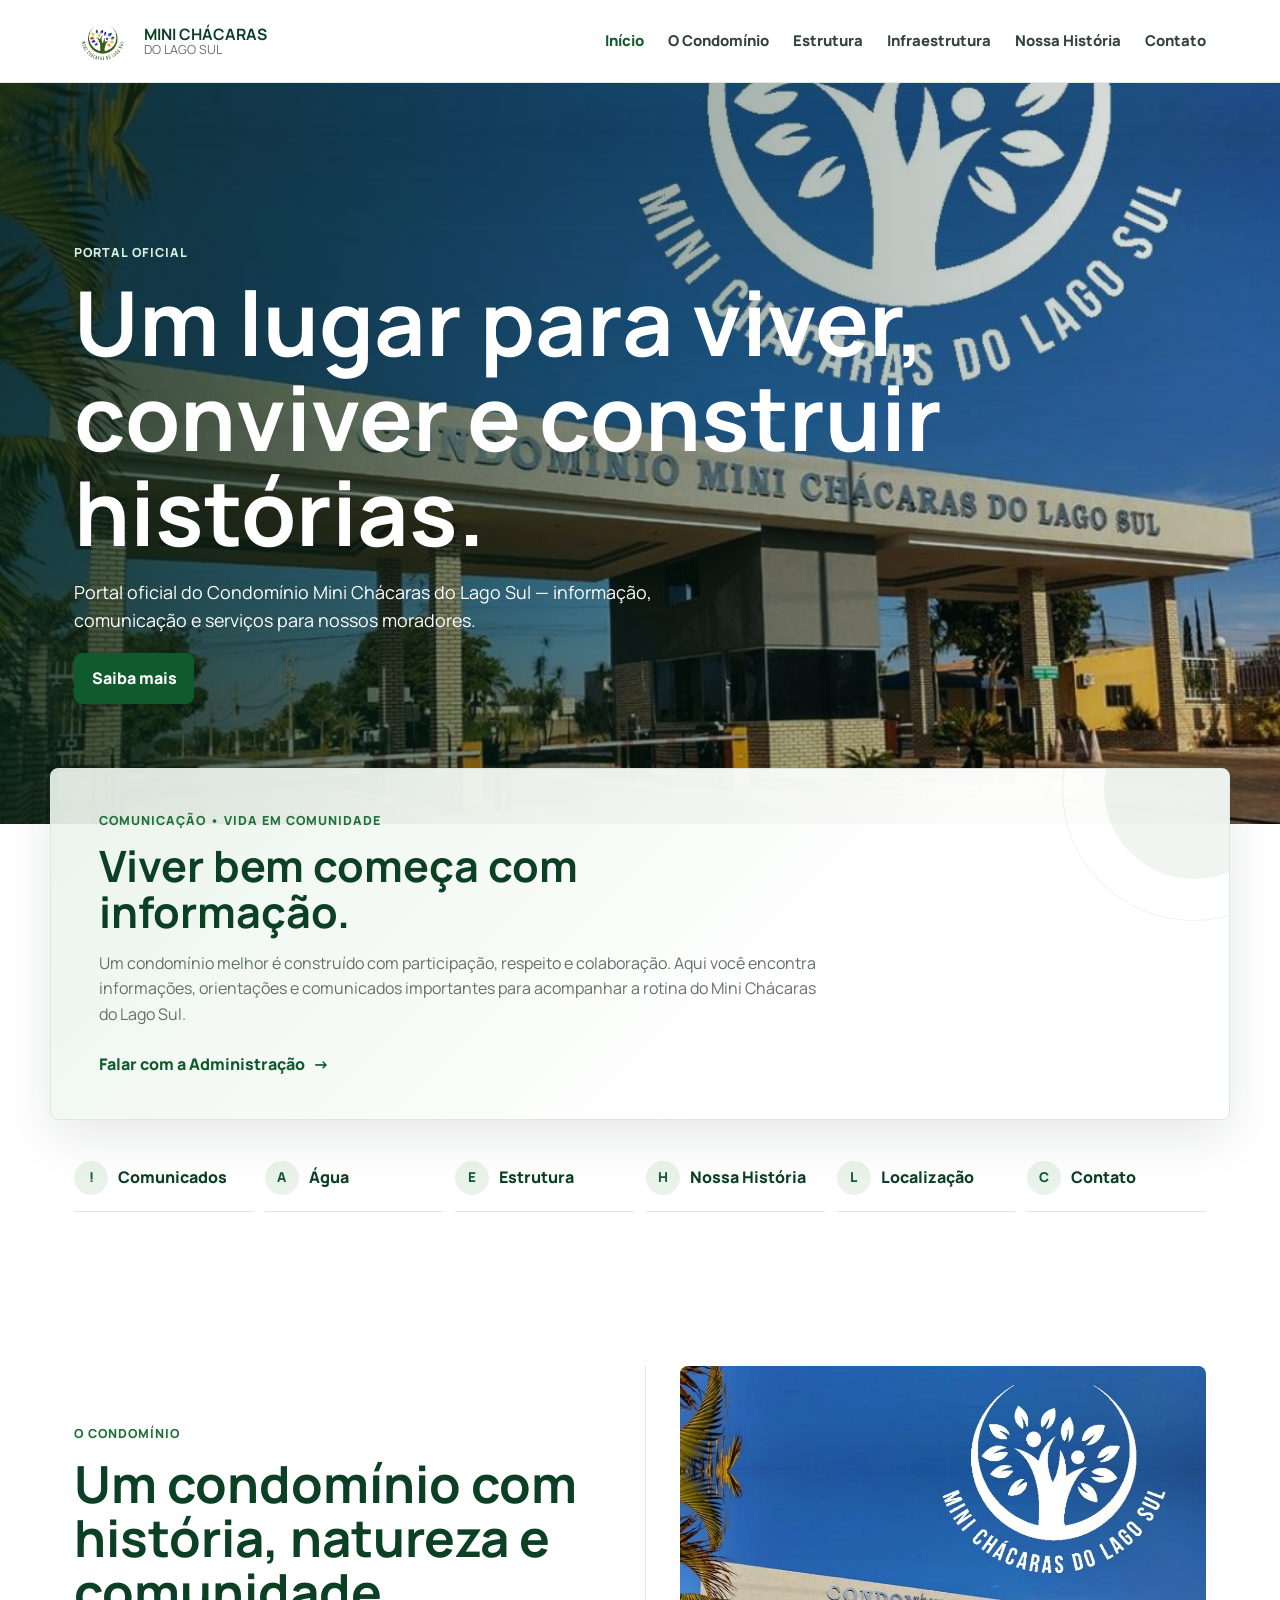
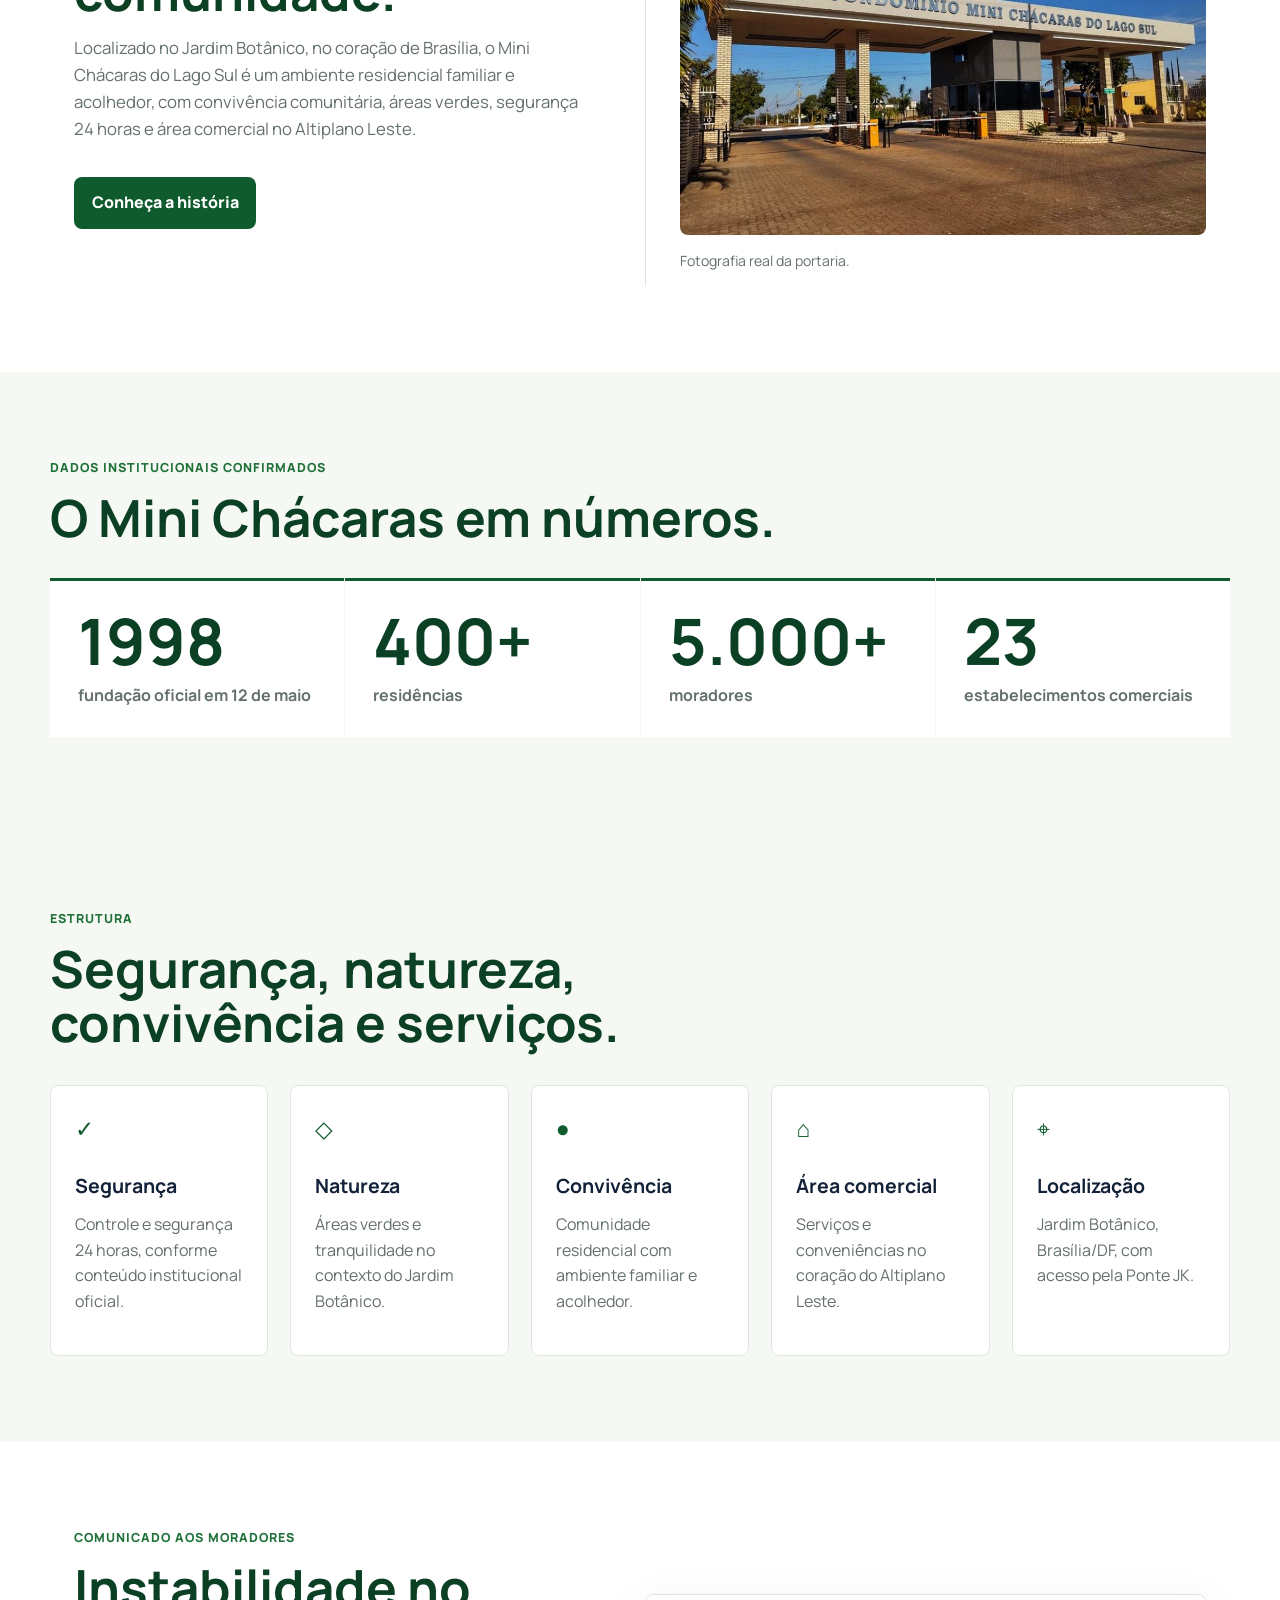
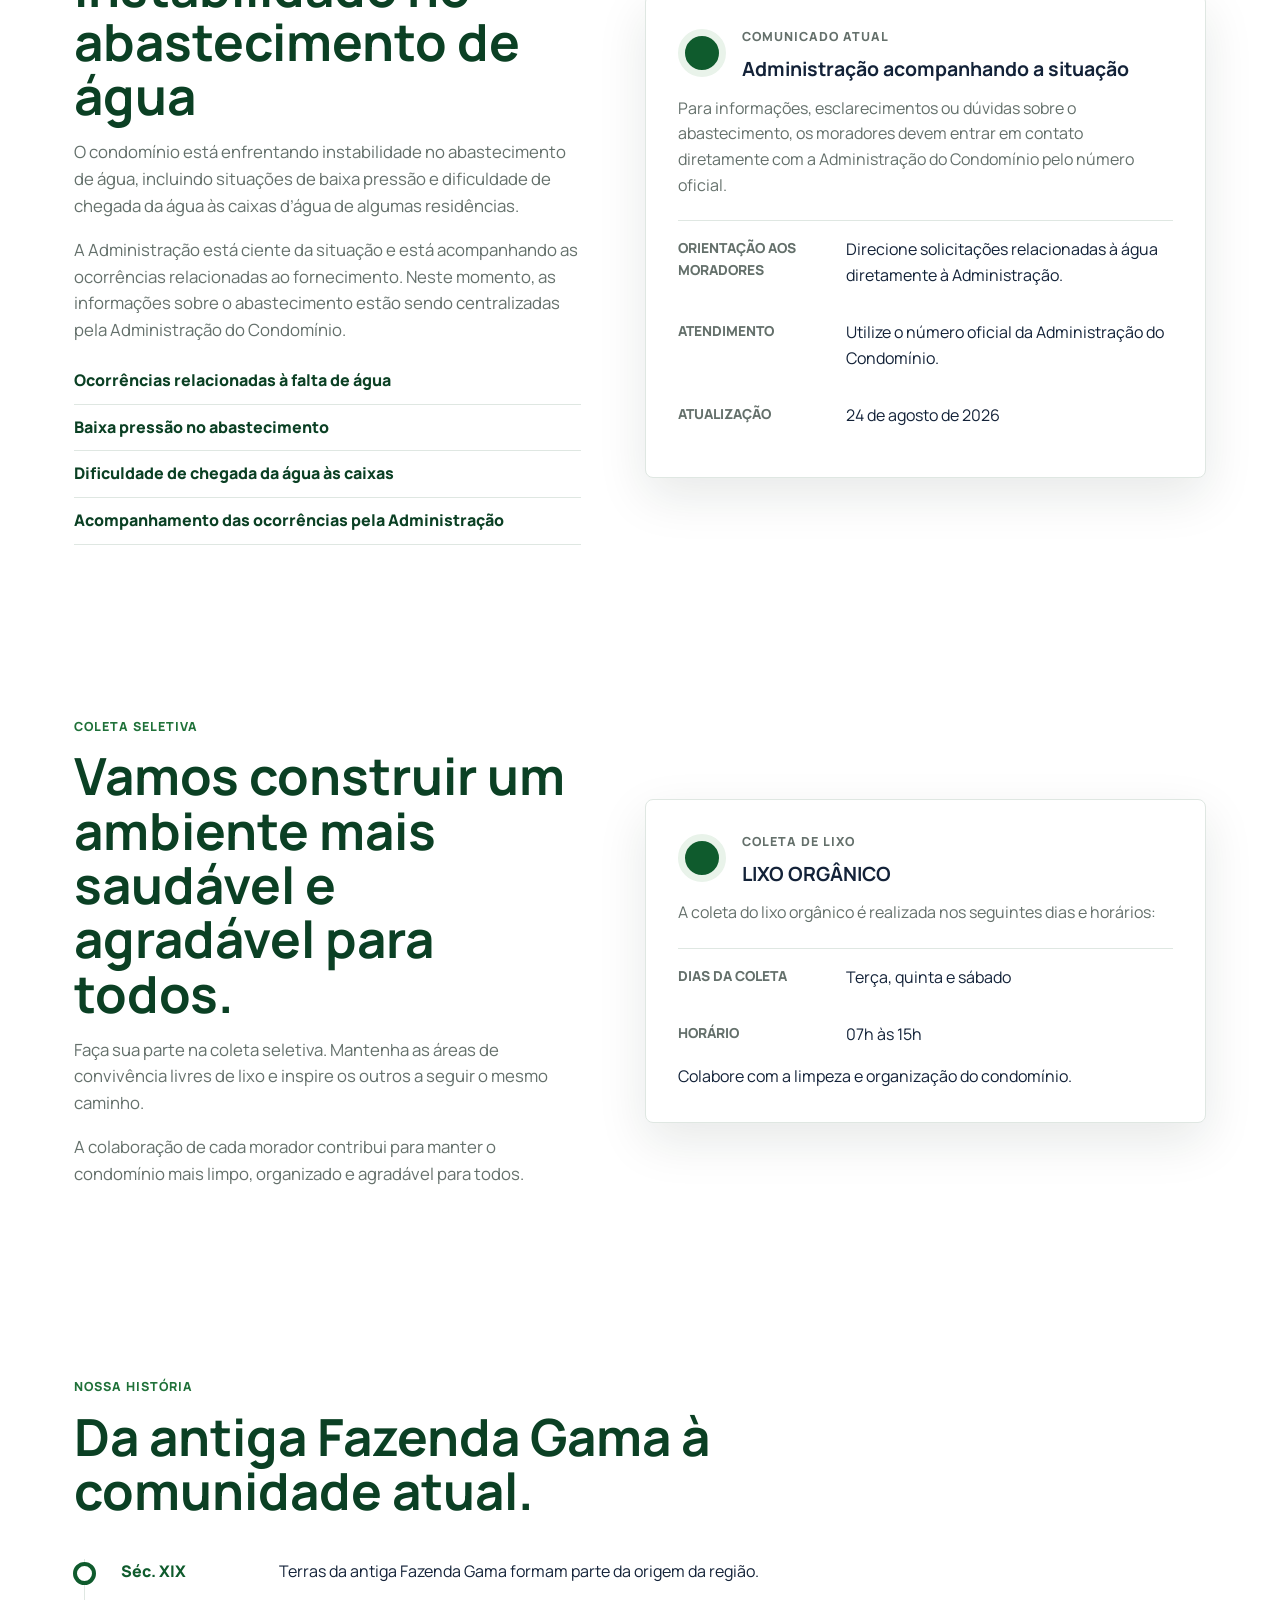
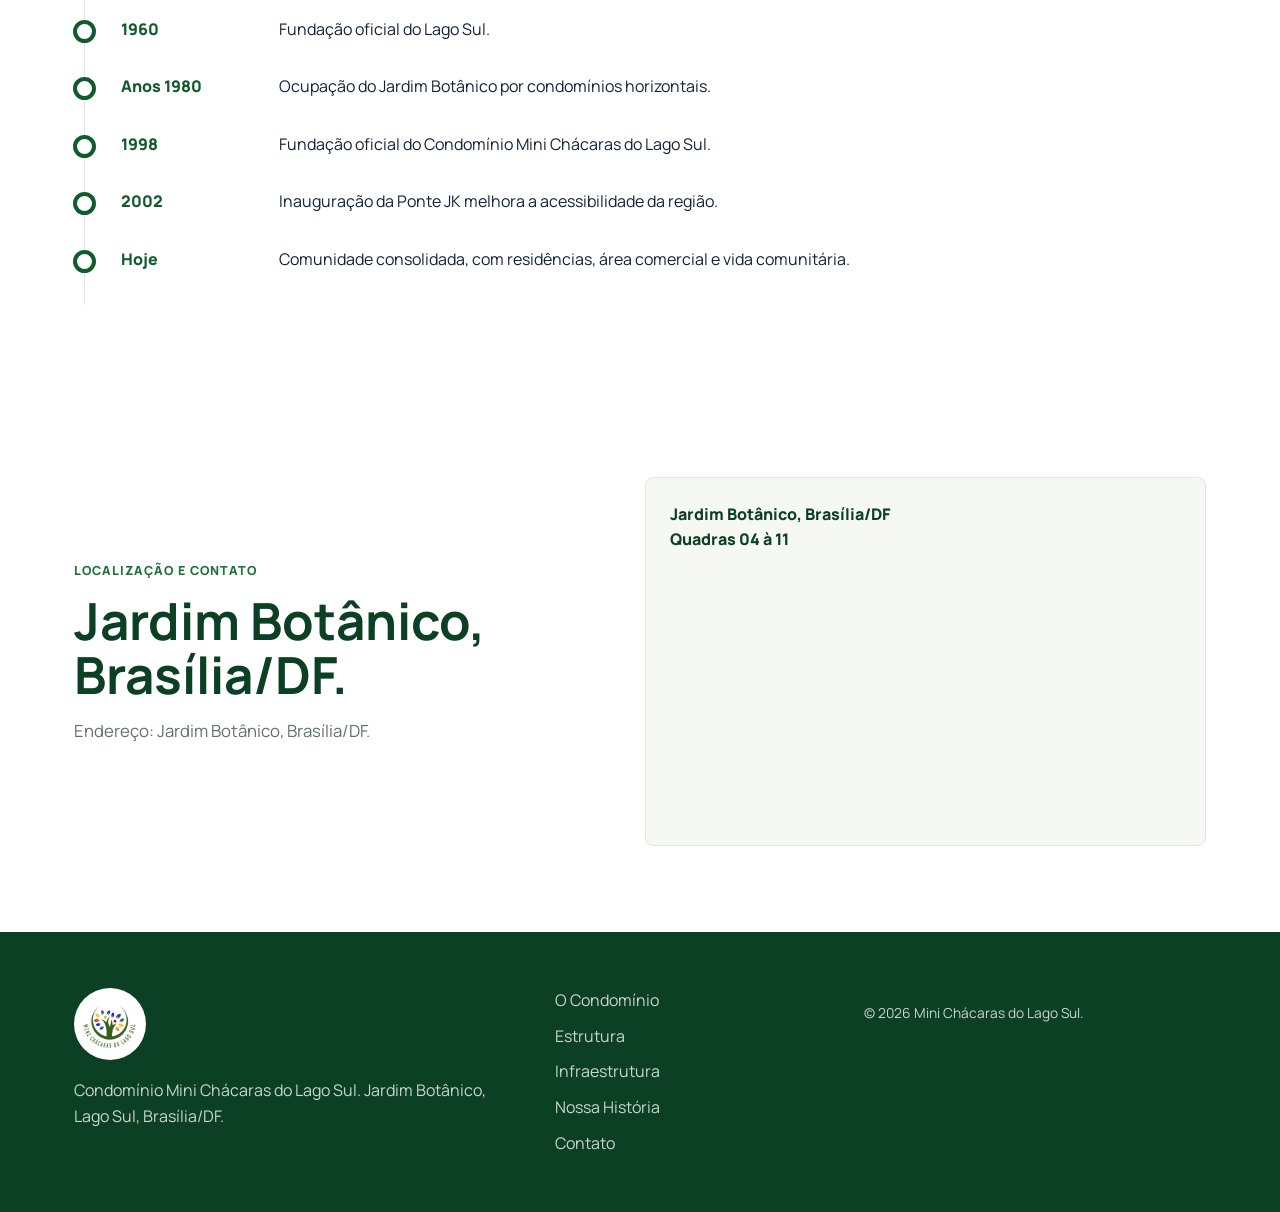
==== commit abafbd7a: "Update index.html" ====
--- a/index.html
+++ b/index.html
@@ -79,7 +79,6 @@
           </div>
         </div>
       </section>
-
       <section class="quick-access" aria-label="Acessos rápidos">
         <a href="#comunicados"><span aria-hidden="true">!</span> Comunicados</a>
         <a href="#infraestrutura"><span aria-hidden="true">A</span> Água</a>
--- a/styles.css
+++ b/styles.css
@@ -15,53 +15,310 @@
   --max: 1180px;
 }
 
-* { box-sizing: border-box; }
-html { scroll-behavior: smooth; }
-body { margin: 0; background: var(--paper); color: var(--ink); font-family: "Manrope", Arial, sans-serif; line-height: 1.6; }
-img { display: block; max-width: 100%; }
-a { color: inherit; text-decoration: none; }
-button, input, textarea, select { font: inherit; }
-:focus-visible { outline: 3px solid rgba(245, 190, 32, 0.85); outline-offset: 3px; }
-.skip-link { background: var(--green-900); color: white; left: 1rem; padding: 0.75rem 1rem; position: fixed; top: -5rem; z-index: 1000; }
-.skip-link:focus { top: 1rem; }
-
-.site-header { background: rgba(255, 255, 255, 0.94); border-bottom: 1px solid rgba(223, 231, 226, 0.85); position: sticky; top: 0; transition: box-shadow 180ms ease, backdrop-filter 180ms ease; z-index: 50; }
-.site-header.is-scrolled { backdrop-filter: blur(14px); box-shadow: 0 12px 36px rgba(19, 34, 56, 0.08); }
-.header-inner, .section, .notice-band, .quick-access, .footer-grid, .admin-shell { margin: 0 auto; max-width: var(--max); padding-left: 24px; padding-right: 24px; }
-.header-inner { align-items: center; display: flex; gap: 24px; min-height: 82px; }
-.brand { align-items: center; display: inline-flex; gap: 12px; min-width: 220px; }
-.brand img { border-radius: 50%; height: 58px; width: 58px; }
-.brand strong, .brand small { display: block; line-height: 1.05; text-transform: uppercase; }
-.brand strong { color: var(--green-900); font-size: 0.98rem; }
-.brand small { color: var(--muted); font-size: 0.78rem; }
-.main-nav { align-items: center; display: flex; flex: 1; gap: 24px; justify-content: flex-end; }
-.main-nav a { color: #33443d; font-size: 0.93rem; font-weight: 800; }
-.main-nav a:hover, .main-nav a.is-active { color: var(--green-800); }
-.menu-toggle { background: white; border: 1px solid var(--line); border-radius: var(--radius); display: none; height: 44px; padding: 10px; width: 48px; }
-.menu-toggle span { background: var(--green-900); display: block; height: 2px; margin: 5px 0; }
-
-.hero { min-height: 680px; overflow: hidden; position: relative; }
-.hero-media { inset: 0; position: absolute; }
-.hero-media::after { background: linear-gradient(90deg, rgba(7, 36, 22, 0.8), rgba(7, 36, 22, 0.35) 56%, rgba(7, 36, 22, 0.08)); content: ""; inset: 0; position: absolute; }
-.hero-media img { height: 100%; object-fit: cover; width: 100%; }
-.hero-content { color: white; margin: 0 auto; max-width: var(--max); padding: 160px 24px 120px; position: relative; }
-.eyebrow { color: var(--green-700); font-size: 0.78rem; font-weight: 800; letter-spacing: 0.08em; margin: 0 0 0.75rem; text-transform: uppercase; }
-.hero .eyebrow { color: #d8f0df; }
-h1, h2, h3, p { overflow-wrap: anywhere; }
-h1, h2, h3 { line-height: 1.06; margin: 0; }
-h1 { font-size: clamp(2.7rem, 7vw, 5.9rem); max-width: 900px; }
-h2 { color: var(--green-900); font-size: clamp(2rem, 4vw, 3.4rem); max-width: 820px; }
-h3 { color: var(--ink); font-size: 1.22rem; }
-.hero-content > p:not(.eyebrow) { font-size: 1.12rem; max-width: 620px; }
-.button { align-items: center; border: 0; border-radius: var(--radius); cursor: pointer; display: inline-flex; font-weight: 800; justify-content: center; min-height: 44px; padding: 0.8rem 1.1rem; transition: transform 180ms ease, background 180ms ease, border-color 180ms ease; }
-.button.primary { background: var(--green-800); color: white; }
-.button:hover { transform: translateY(-1px); }
-.banner-controls { align-items: center; display: flex; flex-wrap: wrap; gap: 10px; margin-top: 34px; }
-.banner-controls button, .banner-controls [data-banner-dots] button { background: rgba(255, 255, 255, 0.9); border: 1px solid rgba(255, 255, 255, 0.65); border-radius: 999px; color: var(--green-950); cursor: pointer; font-weight: 900; min-height: 38px; min-width: 38px; padding: 0 12px; }
-.banner-controls [data-banner-dots] { display: flex; gap: 8px; }
-.banner-controls [aria-current="true"] { background: var(--yellow); }
-
-..communication-band {
+* {
+  box-sizing: border-box;
+}
+
+html {
+  scroll-behavior: smooth;
+}
+
+body {
+  margin: 0;
+  background: var(--paper);
+  color: var(--ink);
+  font-family: "Manrope", Arial, sans-serif;
+  line-height: 1.6;
+}
+
+img {
+  display: block;
+  max-width: 100%;
+}
+
+a {
+  color: inherit;
+  text-decoration: none;
+}
+
+button,
+input,
+textarea,
+select {
+  font: inherit;
+}
+
+:focus-visible {
+  outline: 3px solid rgba(245, 190, 32, 0.85);
+  outline-offset: 3px;
+}
+
+.skip-link {
+  background: var(--green-900);
+  color: white;
+  left: 1rem;
+  padding: 0.75rem 1rem;
+  position: fixed;
+  top: -5rem;
+  z-index: 1000;
+}
+
+.skip-link:focus {
+  top: 1rem;
+}
+
+/* =========================================================
+   HEADER
+   ========================================================= */
+
+.site-header {
+  background: rgba(255, 255, 255, 0.94);
+  border-bottom: 1px solid rgba(223, 231, 226, 0.85);
+  position: sticky;
+  top: 0;
+  transition: box-shadow 180ms ease, backdrop-filter 180ms ease;
+  z-index: 50;
+}
+
+.site-header.is-scrolled {
+  backdrop-filter: blur(14px);
+  box-shadow: 0 12px 36px rgba(19, 34, 56, 0.08);
+}
+
+.header-inner,
+.section,
+.communication-band,
+.quick-access,
+.footer-grid,
+.admin-shell {
+  margin: 0 auto;
+  max-width: var(--max);
+  padding-left: 24px;
+  padding-right: 24px;
+}
+
+.header-inner {
+  align-items: center;
+  display: flex;
+  gap: 24px;
+  min-height: 82px;
+}
+
+.brand {
+  align-items: center;
+  display: inline-flex;
+  gap: 12px;
+  min-width: 220px;
+}
+
+.brand img {
+  border-radius: 50%;
+  height: 58px;
+  width: 58px;
+}
+
+.brand strong,
+.brand small {
+  display: block;
+  line-height: 1.05;
+  text-transform: uppercase;
+}
+
+.brand strong {
+  color: var(--green-900);
+  font-size: 0.98rem;
+}
+
+.brand small {
+  color: var(--muted);
+  font-size: 0.78rem;
+}
+
+.main-nav {
+  align-items: center;
+  display: flex;
+  flex: 1;
+  gap: 24px;
+  justify-content: flex-end;
+}
+
+.main-nav a {
+  color: #33443d;
+  font-size: 0.93rem;
+  font-weight: 800;
+}
+
+.main-nav a:hover,
+.main-nav a.is-active {
+  color: var(--green-800);
+}
+
+.menu-toggle {
+  background: white;
+  border: 1px solid var(--line);
+  border-radius: var(--radius);
+  display: none;
+  height: 44px;
+  padding: 10px;
+  width: 48px;
+}
+
+.menu-toggle span {
+  background: var(--green-900);
+  display: block;
+  height: 2px;
+  margin: 5px 0;
+}
+
+/* =========================================================
+   HERO
+   ========================================================= */
+
+.hero {
+  min-height: 680px;
+  overflow: hidden;
+  position: relative;
+}
+
+.hero-media {
+  inset: 0;
+  position: absolute;
+}
+
+.hero-media::after {
+  background: linear-gradient(
+    90deg,
+    rgba(7, 36, 22, 0.8),
+    rgba(7, 36, 22, 0.35) 56%,
+    rgba(7, 36, 22, 0.08)
+  );
+  content: "";
+  inset: 0;
+  position: absolute;
+}
+
+.hero-media img {
+  height: 100%;
+  object-fit: cover;
+  width: 100%;
+}
+
+.hero-content {
+  color: white;
+  margin: 0 auto;
+  max-width: var(--max);
+  padding: 160px 24px 120px;
+  position: relative;
+}
+
+.eyebrow {
+  color: var(--green-700);
+  font-size: 0.78rem;
+  font-weight: 800;
+  letter-spacing: 0.08em;
+  margin: 0 0 0.75rem;
+  text-transform: uppercase;
+}
+
+.hero .eyebrow {
+  color: #d8f0df;
+}
+
+h1,
+h2,
+h3,
+p {
+  overflow-wrap: anywhere;
+}
+
+h1,
+h2,
+h3 {
+  line-height: 1.06;
+  margin: 0;
+}
+
+h1 {
+  font-size: clamp(2.7rem, 7vw, 5.9rem);
+  max-width: 900px;
+}
+
+h2 {
+  color: var(--green-900);
+  font-size: clamp(2rem, 4vw, 3.4rem);
+  max-width: 820px;
+}
+
+h3 {
+  color: var(--ink);
+  font-size: 1.22rem;
+}
+
+.hero-content > p:not(.eyebrow) {
+  font-size: 1.12rem;
+  max-width: 620px;
+}
+
+.button {
+  align-items: center;
+  border: 0;
+  border-radius: var(--radius);
+  cursor: pointer;
+  display: inline-flex;
+  font-weight: 800;
+  justify-content: center;
+  min-height: 44px;
+  padding: 0.8rem 1.1rem;
+  transition:
+    transform 180ms ease,
+    background 180ms ease,
+    border-color 180ms ease;
+}
+
+.button.primary {
+  background: var(--green-800);
+  color: white;
+}
+
+.button:hover {
+  transform: translateY(-1px);
+}
+
+.banner-controls {
+  align-items: center;
+  display: flex;
+  flex-wrap: wrap;
+  gap: 10px;
+  margin-top: 34px;
+}
+
+.banner-controls button,
+.banner-controls [data-banner-dots] button {
+  background: rgba(255, 255, 255, 0.9);
+  border: 1px solid rgba(255, 255, 255, 0.65);
+  border-radius: 999px;
+  color: var(--green-950);
+  cursor: pointer;
+  font-weight: 900;
+  min-height: 38px;
+  min-width: 38px;
+  padding: 0 12px;
+}
+
+.banner-controls [data-banner-dots] {
+  display: flex;
+  gap: 8px;
+}
+
+.banner-controls [aria-current="true"] {
+  background: var(--yellow);
+}
+
+/* =========================================================
+   COMMUNICATION BAND
+   ========================================================= */
+
+.communication-band {
   align-items: center;
   background:
     linear-gradient(
@@ -75,8 +332,7 @@
   display: flex;
   gap: 40px;
   justify-content: space-between;
-  margin: -56px auto 0;
-  max-width: var(--max);
+  margin-top: -56px;
   overflow: hidden;
   padding: 42px 48px;
   position: relative;
@@ -89,6 +345,7 @@
   content: "";
   height: 180px;
   opacity: 0.06;
+  pointer-events: none;
   position: absolute;
   right: -55px;
   top: -70px;
@@ -100,6 +357,7 @@
   border-radius: 50%;
   content: "";
   height: 260px;
+  pointer-events: none;
   position: absolute;
   right: -95px;
   top: -110px;
@@ -137,7 +395,9 @@
   align-items: center;
   display: inline-flex;
   gap: 8px;
-  transition: gap 180ms ease, color 180ms ease;
+  transition:
+    gap 180ms ease,
+    color 180ms ease;
 }
 
 .communication-band .text-link::after {
@@ -153,103 +413,606 @@
 .communication-band .text-link:hover::after {
   transform: translateX(2px);
 }
-.text-link { color: var(--green-800); font-weight: 800; white-space: nowrap; }
-.quick-access { display: grid; gap: 12px; grid-template-columns: repeat(6, 1fr); padding-bottom: 68px; padding-top: 24px; }
-.quick-access a { align-items: center; border-bottom: 1px solid var(--line); color: var(--green-900); display: flex; font-weight: 800; gap: 10px; min-height: 68px; }
-.quick-access span { align-items: center; background: var(--green-100); border-radius: 50%; color: var(--green-800); display: inline-flex; flex: 0 0 34px; font-size: 0.85rem; font-weight: 900; height: 34px; justify-content: center; width: 34px; }
-
-.section { padding-bottom: 86px; padding-top: 86px; }
-.editorial, .split, .contact { align-items: center; display: grid; gap: 64px; grid-template-columns: minmax(0, 0.95fr) minmax(320px, 1.05fr); }
-.section-copy p:not(.eyebrow) { color: var(--muted); font-size: 1.05rem; max-width: 680px; }
-.section-copy .button { margin-top: 18px; }
-.photo-panel { border-left: 1px solid var(--line); padding-left: 34px; }
-.photo-panel img { aspect-ratio: 1.12 / 1; border-radius: var(--radius); object-fit: cover; }
-.photo-panel p { color: var(--muted); font-size: 0.88rem; }
-.stats, .feature-list { background: var(--soft); max-width: none; }
-.stats > *, .feature-list > * { margin-left: auto; margin-right: auto; max-width: var(--max); }
-.stats-grid { display: grid; gap: 1px; grid-template-columns: repeat(4, 1fr); margin-top: 34px; }
-.stats-grid article { background: white; border-top: 3px solid var(--green-800); min-height: 158px; padding: 28px; }
-.stats-grid strong { color: var(--green-900); display: block; font-size: clamp(2.3rem, 5vw, 4rem); line-height: 1; }
-.stats-grid span { color: var(--muted); display: block; font-weight: 700; margin-top: 10px; }
-.features { display: grid; gap: 22px; grid-template-columns: repeat(5, 1fr); margin-top: 36px; }
-.features article { background: white; border: 1px solid var(--line); border-radius: var(--radius); padding: 24px; }
-.features span { color: var(--green-800); display: block; font-size: 1.45rem; margin-bottom: 28px; }
-.features p { color: var(--muted); }
-.infra-list { color: var(--green-900); display: grid; font-weight: 800; gap: 10px; list-style: none; margin: 24px 0 0; padding: 0; }
-.infra-list li { border-bottom: 1px solid var(--line); padding-bottom: 10px; }
-.status-panel { background: white; border: 1px solid var(--line); border-radius: var(--radius); box-shadow: var(--shadow); padding: 32px; }
-.status-top { align-items: center; display: flex; gap: 16px; }
-.status-indicator { background: var(--green-800); border: 7px solid var(--green-100); border-radius: 50%; flex: 0 0 48px; height: 48px; width: 48px; }
-.status-panel p { color: var(--muted); }
-.status-panel dl { border-top: 1px solid var(--line); margin: 22px 0 0; }
-.status-panel dl div { display: grid; gap: 18px; grid-template-columns: 150px 1fr; padding: 16px 0; }
-.status-panel dt { color: var(--muted); font-size: 0.86rem; font-weight: 800; text-transform: uppercase; }
-.status-panel dd { margin: 0; }
-.timeline { list-style: none; margin: 42px 0 0; padding: 0; }
-.timeline li { border-left: 1px solid var(--line); display: grid; gap: 28px; grid-template-columns: 130px 1fr; margin-left: 10px; padding: 0 0 32px 36px; position: relative; }
-.timeline li::before { background: var(--paper); border: 4px solid var(--green-800); border-radius: 50%; content: ""; height: 15px; left: -12px; position: absolute; top: 3px; width: 15px; }
-.timeline time { color: var(--green-800); font-weight: 900; }
-.map-panel { background: var(--soft); border: 1px solid var(--line); border-radius: var(--radius); min-height: 360px; overflow: hidden; position: relative; }
-.map-panel iframe { border: 0; height: 360px; position: relative; width: 100%; z-index: 2; }
-.map-panel p { color: var(--green-900); font-weight: 800; left: 24px; margin: 0; position: absolute; top: 24px; z-index: 1; }
-.site-footer { background: var(--green-900); color: white; padding: 56px 0; }
-.footer-grid { display: grid; gap: 36px; grid-template-columns: 1.3fr 0.8fr 1fr; }
-.site-footer img { border-radius: 50%; height: 72px; margin-bottom: 18px; width: 72px; }
-.site-footer p, .site-footer a { color: rgba(255, 255, 255, 0.78); }
-.site-footer nav { display: grid; gap: 10px; }
-.fine-print { font-size: 0.86rem; }
-
-.admin-page { background: var(--soft); }
-.admin-shell { padding-bottom: 56px; padding-top: 42px; }
-.admin-top { align-items: start; display: flex; gap: 24px; justify-content: space-between; margin-bottom: 28px; }
-.admin-top p:not(.eyebrow) { color: var(--muted); max-width: 660px; }
-.admin-form, .admin-list article { background: white; border: 1px solid var(--line); border-radius: var(--radius); box-shadow: var(--shadow); padding: 24px; }
-.admin-grid { display: grid; gap: 16px; grid-template-columns: repeat(2, minmax(0, 1fr)); }
-.admin-grid .full { grid-column: 1 / -1; }
-.admin-form label { color: var(--muted); display: grid; font-size: 0.82rem; font-weight: 800; gap: 8px; text-transform: uppercase; }
-.admin-form input, .admin-form textarea, .admin-form select { border: 1px solid var(--line); border-radius: var(--radius); min-height: 44px; padding: 10px 12px; text-transform: none; width: 100%; }
-.admin-form textarea { min-height: 96px; resize: vertical; }
-.admin-actions { display: flex; flex-wrap: wrap; gap: 12px; margin-top: 20px; }
-.admin-list { display: grid; gap: 16px; margin-top: 24px; }
-.admin-list header { align-items: center; display: flex; gap: 12px; justify-content: space-between; }
-.pill { background: var(--green-100); border-radius: 999px; color: var(--green-900); font-size: 0.78rem; font-weight: 900; padding: 4px 10px; text-transform: uppercase; }
-.danger { background: #8f1d1d !important; color: white !important; }
-[hidden] { display: none !important; }
+
+.text-link {
+  color: var(--green-800);
+  font-weight: 800;
+  white-space: nowrap;
+}
+
+/* =========================================================
+   QUICK ACCESS
+   ========================================================= */
+
+.quick-access {
+  display: grid;
+  gap: 12px;
+  grid-template-columns: repeat(6, 1fr);
+  padding-bottom: 68px;
+  padding-top: 24px;
+}
+
+.quick-access a {
+  align-items: center;
+  border-bottom: 1px solid var(--line);
+  color: var(--green-900);
+  display: flex;
+  font-weight: 800;
+  gap: 10px;
+  min-height: 68px;
+}
+
+.quick-access span {
+  align-items: center;
+  background: var(--green-100);
+  border-radius: 50%;
+  color: var(--green-800);
+  display: inline-flex;
+  flex: 0 0 34px;
+  font-size: 0.85rem;
+  font-weight: 900;
+  height: 34px;
+  justify-content: center;
+  width: 34px;
+}
+
+/* =========================================================
+   SECTIONS
+   ========================================================= */
+
+.section {
+  padding-bottom: 86px;
+  padding-top: 86px;
+}
+
+.editorial,
+.split,
+.contact {
+  align-items: center;
+  display: grid;
+  gap: 64px;
+  grid-template-columns: minmax(0, 0.95fr) minmax(320px, 1.05fr);
+}
+
+.section-copy p:not(.eyebrow) {
+  color: var(--muted);
+  font-size: 1.05rem;
+  max-width: 680px;
+}
+
+.section-copy .button {
+  margin-top: 18px;
+}
+
+.photo-panel {
+  border-left: 1px solid var(--line);
+  padding-left: 34px;
+}
+
+.photo-panel img {
+  aspect-ratio: 1.12 / 1;
+  border-radius: var(--radius);
+  object-fit: cover;
+}
+
+.photo-panel p {
+  color: var(--muted);
+  font-size: 0.88rem;
+}
+
+/* =========================================================
+   STATS
+   ========================================================= */
+
+.stats,
+.feature-list {
+  background: var(--soft);
+  max-width: none;
+}
+
+.stats > *,
+.feature-list > * {
+  margin-left: auto;
+  margin-right: auto;
+  max-width: var(--max);
+}
+
+.stats-grid {
+  display: grid;
+  gap: 1px;
+  grid-template-columns: repeat(4, 1fr);
+  margin-top: 34px;
+}
+
+.stats-grid article {
+  background: white;
+  border-top: 3px solid var(--green-800);
+  min-height: 158px;
+  padding: 28px;
+}
+
+.stats-grid strong {
+  color: var(--green-900);
+  display: block;
+  font-size: clamp(2.3rem, 5vw, 4rem);
+  line-height: 1;
+}
+
+.stats-grid span {
+  color: var(--muted);
+  display: block;
+  font-weight: 700;
+  margin-top: 10px;
+}
+
+/* =========================================================
+   FEATURES
+   ========================================================= */
+
+.features {
+  display: grid;
+  gap: 22px;
+  grid-template-columns: repeat(5, 1fr);
+  margin-top: 36px;
+}
+
+.features article {
+  background: white;
+  border: 1px solid var(--line);
+  border-radius: var(--radius);
+  padding: 24px;
+}
+
+.features span {
+  color: var(--green-800);
+  display: block;
+  font-size: 1.45rem;
+  margin-bottom: 28px;
+}
+
+.features p {
+  color: var(--muted);
+}
+
+/* =========================================================
+   INFRASTRUCTURE
+   ========================================================= */
+
+.infra-list {
+  color: var(--green-900);
+  display: grid;
+  font-weight: 800;
+  gap: 10px;
+  list-style: none;
+  margin: 24px 0 0;
+  padding: 0;
+}
+
+.infra-list li {
+  border-bottom: 1px solid var(--line);
+  padding-bottom: 10px;
+}
+
+/* =========================================================
+   STATUS
+   ========================================================= */
+
+.status-panel {
+  background: white;
+  border: 1px solid var(--line);
+  border-radius: var(--radius);
+  box-shadow: var(--shadow);
+  padding: 32px;
+}
+
+.status-top {
+  align-items: center;
+  display: flex;
+  gap: 16px;
+}
+
+.status-indicator {
+  background: var(--green-800);
+  border: 7px solid var(--green-100);
+  border-radius: 50%;
+  flex: 0 0 48px;
+  height: 48px;
+  width: 48px;
+}
+
+.status-panel p {
+  color: var(--muted);
+}
+
+.status-panel dl {
+  border-top: 1px solid var(--line);
+  margin: 22px 0 0;
+}
+
+.status-panel dl div {
+  display: grid;
+  gap: 18px;
+  grid-template-columns: 150px 1fr;
+  padding: 16px 0;
+}
+
+.status-panel dt {
+  color: var(--muted);
+  font-size: 0.86rem;
+  font-weight: 800;
+  text-transform: uppercase;
+}
+
+.status-panel dd {
+  margin: 0;
+}
+
+/* =========================================================
+   TIMELINE
+   ========================================================= */
+
+.timeline {
+  list-style: none;
+  margin: 42px 0 0;
+  padding: 0;
+}
+
+.timeline li {
+  border-left: 1px solid var(--line);
+  display: grid;
+  gap: 28px;
+  grid-template-columns: 130px 1fr;
+  margin-left: 10px;
+  padding: 0 0 32px 36px;
+  position: relative;
+}
+
+.timeline li::before {
+  background: var(--paper);
+  border: 4px solid var(--green-800);
+  border-radius: 50%;
+  content: "";
+  height: 15px;
+  left: -12px;
+  position: absolute;
+  top: 3px;
+  width: 15px;
+}
+
+.timeline time {
+  color: var(--green-800);
+  font-weight: 900;
+}
+
+/* =========================================================
+   MAP
+   ========================================================= */
+
+.map-panel {
+  background: var(--soft);
+  border: 1px solid var(--line);
+  border-radius: var(--radius);
+  min-height: 360px;
+  overflow: hidden;
+  position: relative;
+}
+
+.map-panel iframe {
+  border: 0;
+  height: 360px;
+  position: relative;
+  width: 100%;
+  z-index: 2;
+}
+
+.map-panel p {
+  color: var(--green-900);
+  font-weight: 800;
+  left: 24px;
+  margin: 0;
+  position: absolute;
+  top: 24px;
+  z-index: 1;
+}
+
+/* =========================================================
+   FOOTER
+   ========================================================= */
+
+.site-footer {
+  background: var(--green-900);
+  color: white;
+  padding: 56px 0;
+}
+
+.footer-grid {
+  display: grid;
+  gap: 36px;
+  grid-template-columns: 1.3fr 0.8fr 1fr;
+}
+
+.site-footer img {
+  border-radius: 50%;
+  height: 72px;
+  margin-bottom: 18px;
+  width: 72px;
+}
+
+.site-footer p,
+.site-footer a {
+  color: rgba(255, 255, 255, 0.78);
+}
+
+.site-footer nav {
+  display: grid;
+  gap: 10px;
+}
+
+.fine-print {
+  font-size: 0.86rem;
+}
+
+/* =========================================================
+   ADMIN
+   ========================================================= */
+
+.admin-page {
+  background: var(--soft);
+}
+
+.admin-shell {
+  padding-bottom: 56px;
+  padding-top: 42px;
+}
+
+.admin-top {
+  align-items: start;
+  display: flex;
+  gap: 24px;
+  justify-content: space-between;
+  margin-bottom: 28px;
+}
+
+.admin-top p:not(.eyebrow) {
+  color: var(--muted);
+  max-width: 660px;
+}
+
+.admin-form,
+.admin-list article {
+  background: white;
+  border: 1px solid var(--line);
+  border-radius: var(--radius);
+  box-shadow: var(--shadow);
+  padding: 24px;
+}
+
+.admin-grid {
+  display: grid;
+  gap: 16px;
+  grid-template-columns: repeat(2, minmax(0, 1fr));
+}
+
+.admin-grid .full {
+  grid-column: 1 / -1;
+}
+
+.admin-form label {
+  color: var(--muted);
+  display: grid;
+  font-size: 0.82rem;
+  font-weight: 800;
+  gap: 8px;
+  text-transform: uppercase;
+}
+
+.admin-form input,
+.admin-form textarea,
+.admin-form select {
+  border: 1px solid var(--line);
+  border-radius: var(--radius);
+  min-height: 44px;
+  padding: 10px 12px;
+  text-transform: none;
+  width: 100%;
+}
+
+.admin-form textarea {
+  min-height: 96px;
+  resize: vertical;
+}
+
+.admin-actions {
+  display: flex;
+  flex-wrap: wrap;
+  gap: 12px;
+  margin-top: 20px;
+}
+
+.admin-list {
+  display: grid;
+  gap: 16px;
+  margin-top: 24px;
+}
+
+.admin-list header {
+  align-items: center;
+  display: flex;
+  gap: 12px;
+  justify-content: space-between;
+}
+
+.pill {
+  background: var(--green-100);
+  border-radius: 999px;
+  color: var(--green-900);
+  font-size: 0.78rem;
+  font-weight: 900;
+  padding: 4px 10px;
+  text-transform: uppercase;
+}
+
+.danger {
+  background: #8f1d1d !important;
+  color: white !important;
+}
+
+[hidden] {
+  display: none !important;
+}
+
+/* =========================================================
+   TABLET
+   ========================================================= */
 
 @media (max-width: 980px) {
-  .header-inner { min-height: 72px; }
-  .main-nav { background: white; border-bottom: 1px solid var(--line); box-shadow: var(--shadow); display: none; gap: 0; left: 0; padding: 12px 24px 22px; position: absolute; right: 0; top: 72px; }
-  .main-nav.is-open { display: grid; }
-  .main-nav a { border-bottom: 1px solid var(--line); padding: 14px 0; }
-  .menu-toggle { display: block; margin-left: auto; }
-  .quick-access, .stats-grid { grid-template-columns: repeat(2, 1fr); }
-  .editorial, .split, .contact { grid-template-columns: 1fr; }
-  .photo-panel { border-left: 0; padding-left: 0; }
-  .features { grid-template-columns: repeat(2, 1fr); }
-}
+  .header-inner {
+    min-height: 72px;
+  }
+
+  .main-nav {
+    background: white;
+    border-bottom: 1px solid var(--line);
+    box-shadow: var(--shadow);
+    display: none;
+    gap: 0;
+    left: 0;
+    padding: 12px 24px 22px;
+    position: absolute;
+    right: 0;
+    top: 72px;
+  }
+
+  .main-nav.is-open {
+    display: grid;
+  }
+
+  .main-nav a {
+    border-bottom: 1px solid var(--line);
+    padding: 14px 0;
+  }
+
+  .menu-toggle {
+    display: block;
+    margin-left: auto;
+  }
+
+  .quick-access,
+  .stats-grid {
+    grid-template-columns: repeat(2, 1fr);
+  }
+
+  .editorial,
+  .split,
+  .contact {
+    grid-template-columns: 1fr;
+  }
+
+  .photo-panel {
+    border-left: 0;
+    padding-left: 0;
+  }
+
+  .features {
+    grid-template-columns: repeat(2, 1fr);
+  }
+
+  .communication-band {
+    gap: 28px;
+    padding-left: 32px;
+    padding-right: 32px;
+  }
+}
+
+/* =========================================================
+   MOBILE
+   ========================================================= */
 
 @media (max-width: 640px) {
-  .header-inner, .section, .communication-band, .quick-access, .footer-grid, .admin-shell {
-  padding-left: 18px;
-  padding-right: 18px;
-}
-  .brand { min-width: 0; }
-  .brand img { height: 48px; width: 48px; }
-  .brand span { display: none; }
-  .hero { min-height: 560px; }
-  .hero-media::after { background: linear-gradient(180deg, rgba(7, 36, 22, 0.74), rgba(7, 36, 22, 0.36)); }
-  .hero-content { padding-top: 120px; }
+  .header-inner,
+  .section,
+  .communication-band,
+  .quick-access,
+  .footer-grid,
+  .admin-shell {
+    padding-left: 18px;
+    padding-right: 18px;
+  }
+
+  .brand {
+    min-width: 0;
+  }
+
+  .brand img {
+    height: 48px;
+    width: 48px;
+  }
+
+  .brand span {
+    display: none;
+  }
+
+  .hero {
+    min-height: 560px;
+  }
+
+  .hero-media::after {
+    background: linear-gradient(
+      180deg,
+      rgba(7, 36, 22, 0.74),
+      rgba(7, 36, 22, 0.36)
+    );
+  }
+
+  .hero-content {
+    padding-top: 120px;
+  }
+
   .communication-band {
-  align-items: flex-start;
-  display: grid;
-  gap: 20px;
-  margin-top: -36px;
-  padding-bottom: 30px;
-  padding-top: 30px;
-}
-  .quick-access, .stats-grid, .features, .footer-grid, .admin-grid { grid-template-columns: 1fr; }
-  .section { padding-bottom: 64px; padding-top: 64px; }
-  .status-panel { padding: 24px; }
-  .status-panel dl div, .timeline li { gap: 6px; grid-template-columns: 1fr; }
-  .admin-top { display: grid; }
-}
+    align-items: flex-start;
+    display: grid;
+    gap: 20px;
+    margin-top: -36px;
+    padding-bottom: 30px;
+    padding-top: 30px;
+  }
+
+  .communication-band h2 {
+    font-size: clamp(1.7rem, 8vw, 2.25rem);
+  }
+
+  .communication-band p:not(.eyebrow) {
+    font-size: 0.98rem;
+  }
+
+  .communication-actions {
+    margin-top: 20px;
+  }
+
+  .quick-access,
+  .stats-grid,
+  .features,
+  .footer-grid,
+  .admin-grid {
+    grid-template-columns: 1fr;
+  }
+
+  .section {
+    padding-bottom: 64px;
+    padding-top: 64px;
+  }
+
+  .status-panel {
+    padding: 24px;
+  }
+
+  .status-panel dl div,
+  .timeline li {
+    gap: 6px;
+    grid-template-columns: 1fr;
+  }
+
+  .admin-top {
+    display: grid;
+  }
+}
